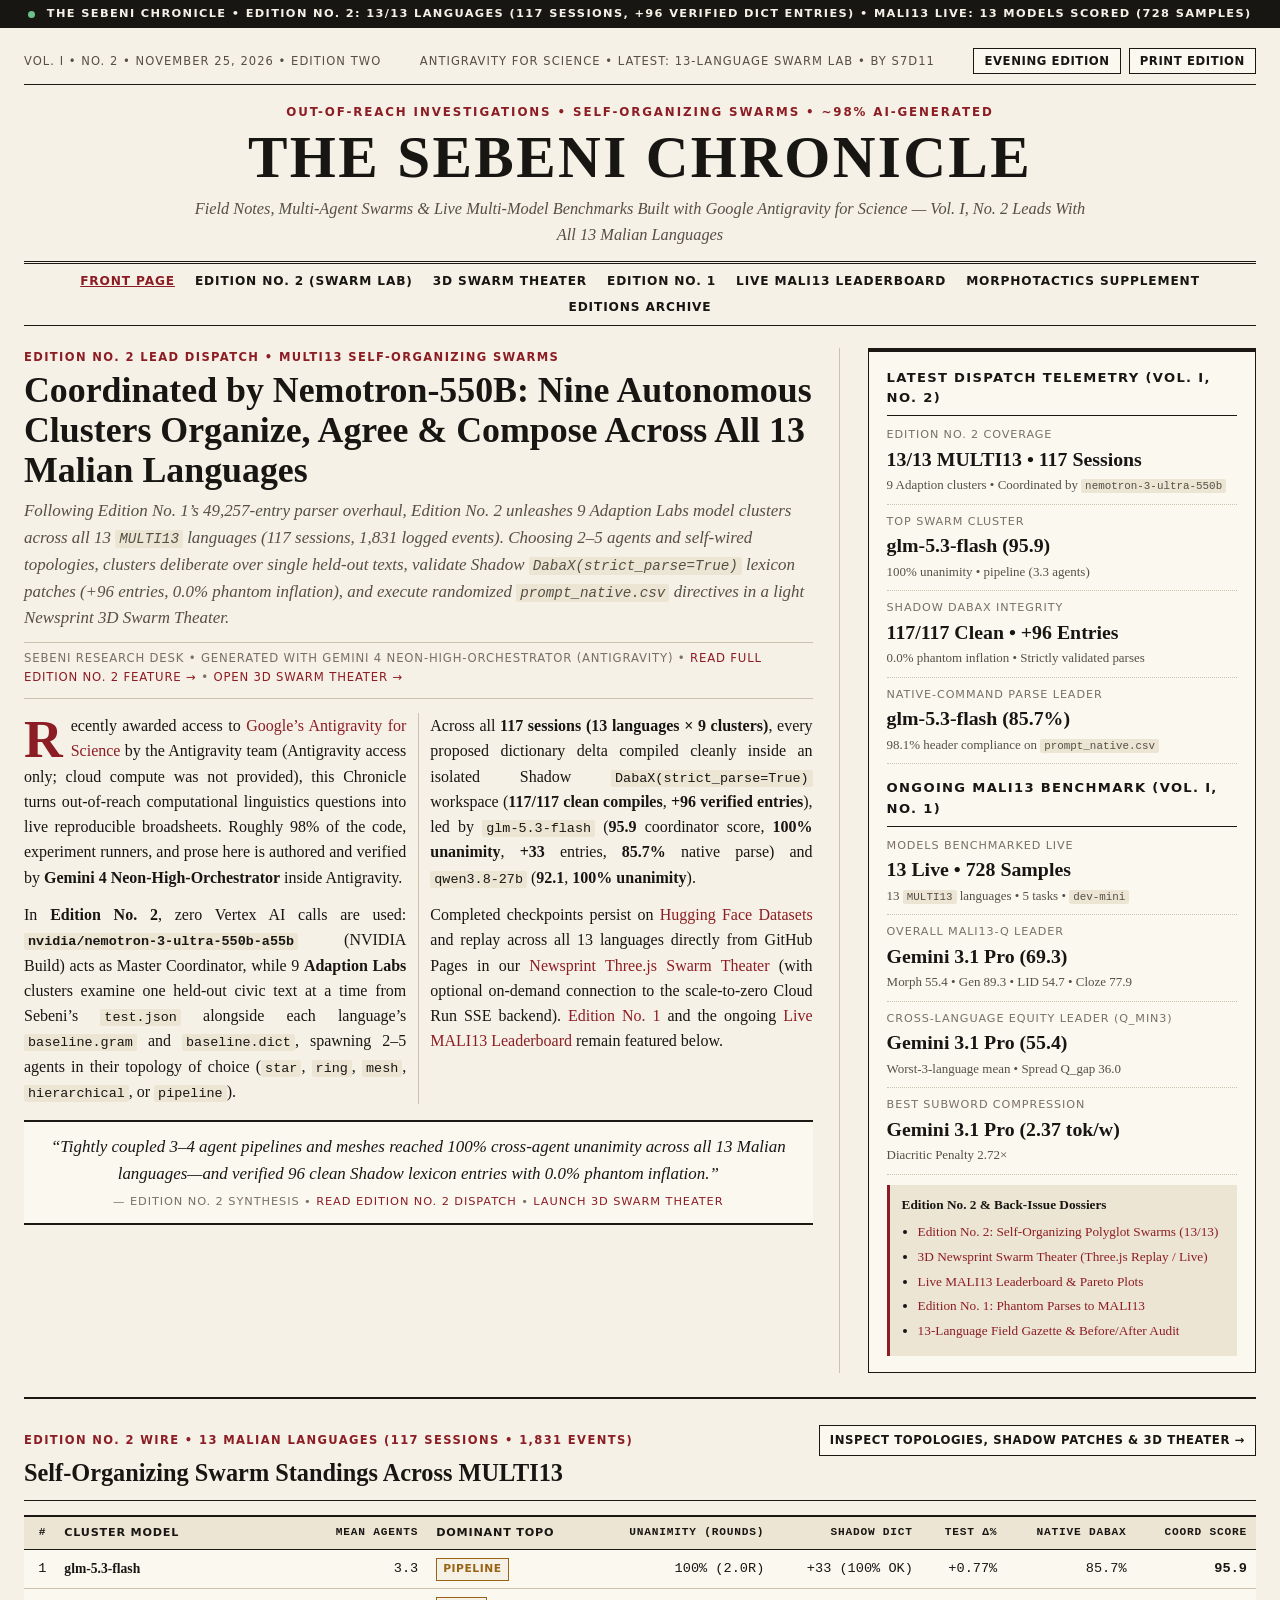
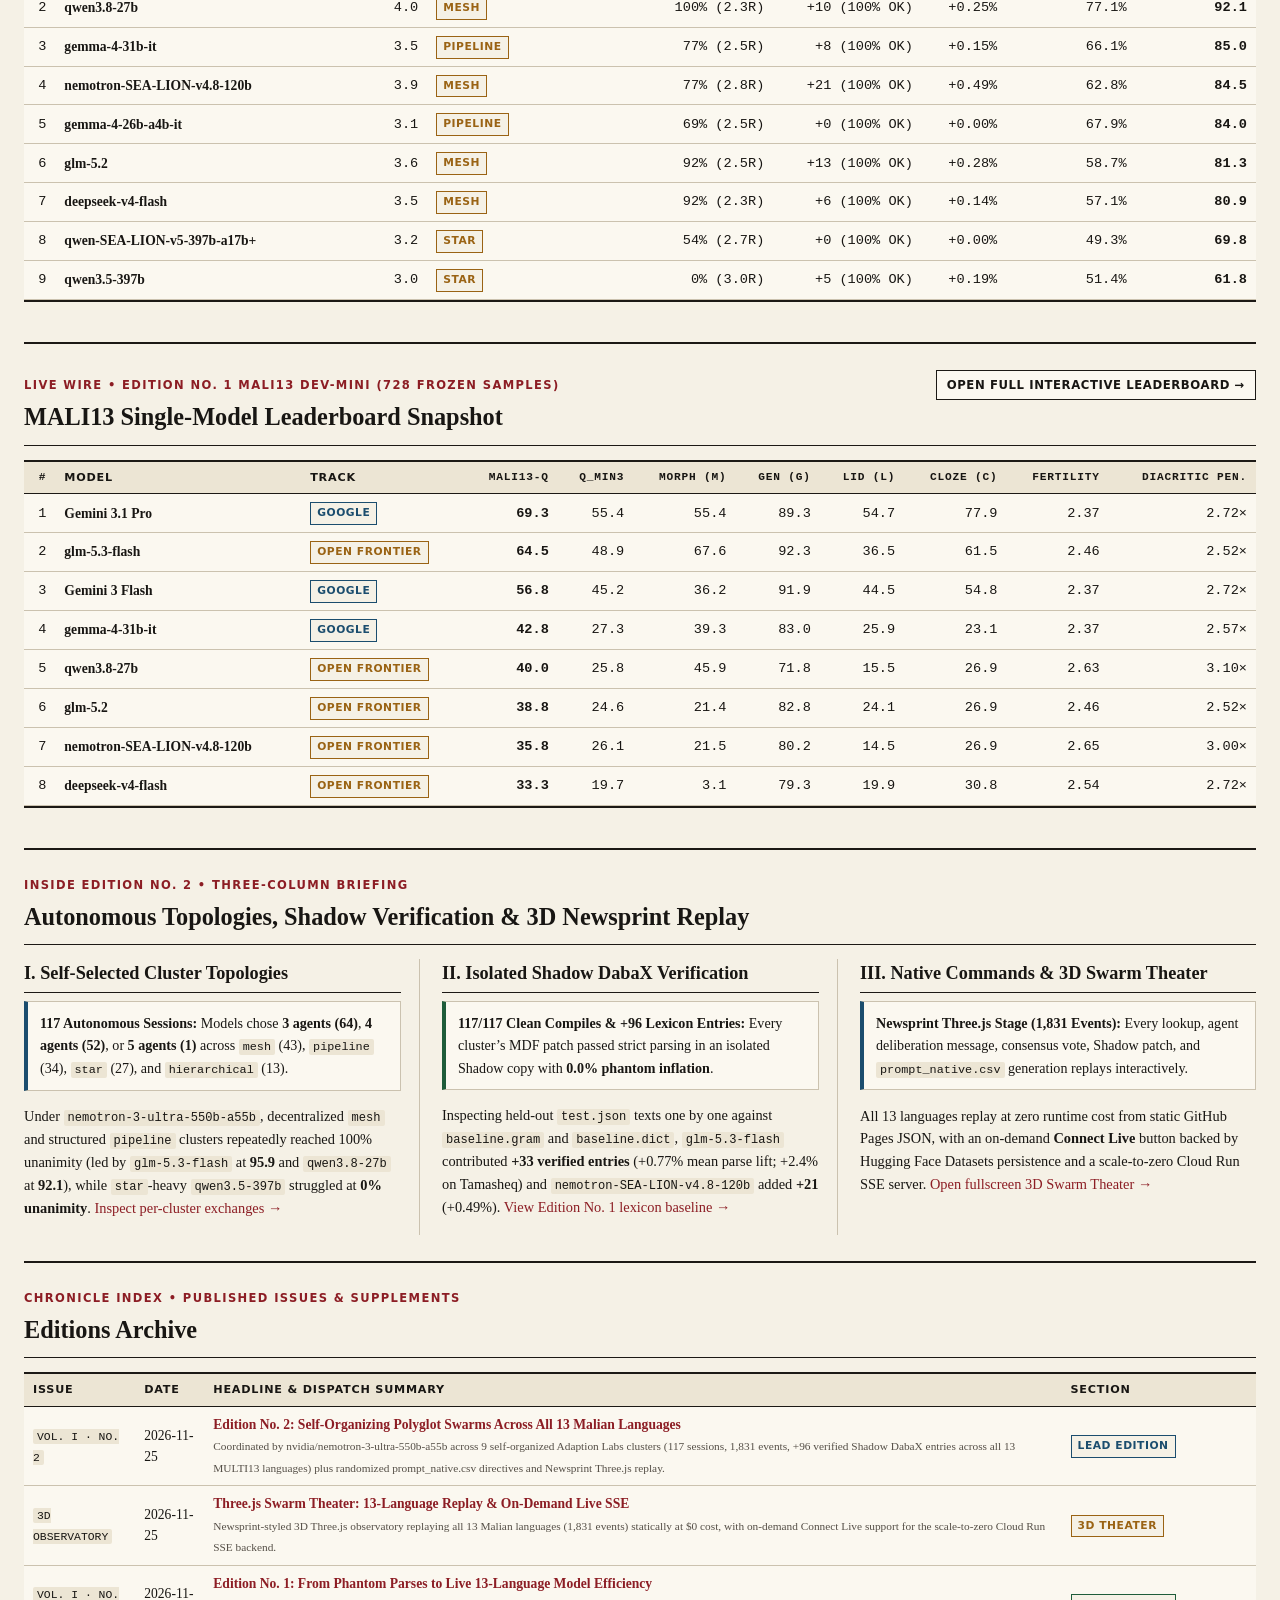
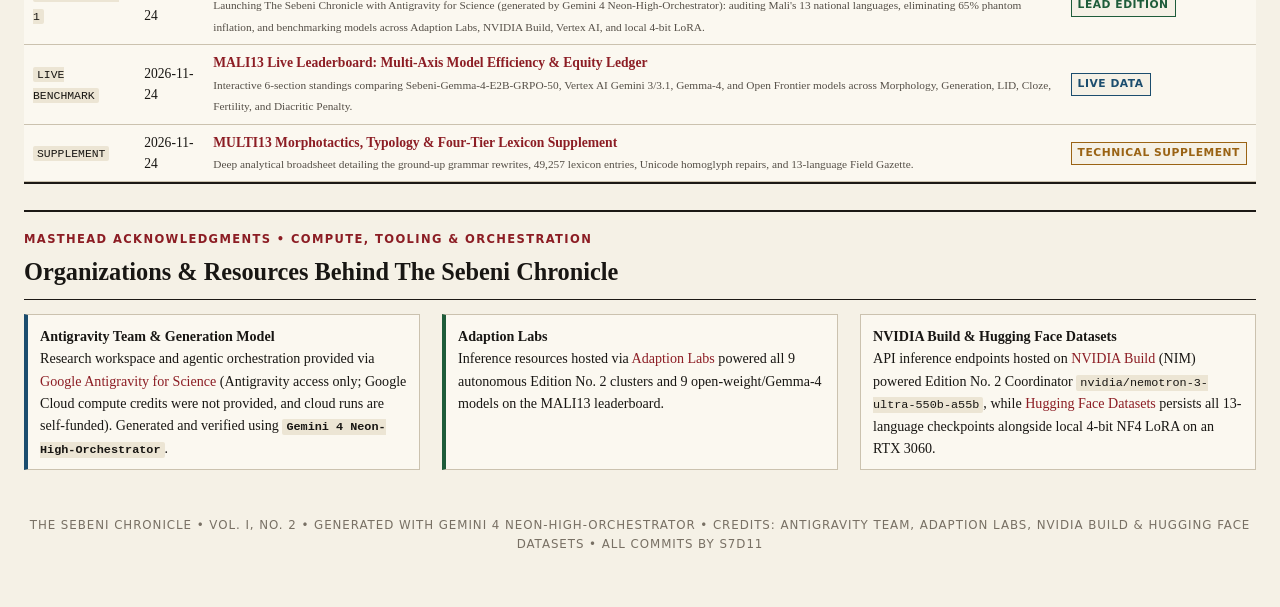
==== site/index.html @ aeee80ef "Promote Edition No. 2 to front page, sync all 13 languages, and scale Cloud Run to zero" ====
<!DOCTYPE html>
<html lang="en" data-theme="newsprint">
<head>
  <meta charset="utf-8" />
  <meta name="viewport" content="width=device-width, initial-scale=1.0" />
  <title>THE SEBENI CHRONICLE — Vol. I, No. 2: Self-Organizing Polyglot Swarms &amp; Live MALI13</title>
  <link rel="stylesheet" href="assets/chronicle.css" />
</head>
<body>
  <div class="live-ribbon">
    <span class="dot"></span>
    <span id="liveRunMeta">THE SEBENI CHRONICLE &bull; VOL. I, NO. 2 &bull; LOADING EDITION NO. 2 &amp; MALI13 TELEMETRY...</span>
  </div>

  <div class="sheet">
    <div class="folio-bar">
      <span>VOL. I &bull; NO. 2 &bull; NOVEMBER 25, 2026 &bull; EDITION TWO</span>
      <span>ANTIGRAVITY FOR SCIENCE &bull; LATEST: 13-LANGUAGE SWARM LAB &bull; BY S7D11</span>
      <div class="folio-controls">
        <button id="themeToggle" type="button">Evening Edition</button>
        <button type="button" onclick="window.print()">Print Edition</button>
      </div>
    </div>

    <header class="masthead">
      <div class="kicker">Out-of-Reach Investigations &bull; Self-Organizing Swarms &bull; ~98% AI-Generated</div>
      <h1><a href="index.html">The Sebeni Chronicle</a></h1>
      <p class="subtitle">Field Notes, Multi-Agent Swarms &amp; Live Multi-Model Benchmarks Built with Google Antigravity for Science &mdash; Vol. I, No. 2 Leads With All 13 Malian Languages</p>
    </header>

    <nav class="ed-nav">
      <a class="active" href="index.html">Front Page</a>
      <a href="editions/vol-01-no-02/index.html">Edition No. 2 (Swarm Lab)</a>
      <a href="editions/vol-01-no-02/theater.html">3D Swarm Theater</a>
      <a href="editions/vol-01-no-01/index.html">Edition No. 1</a>
      <a href="leaderboard.html">Live MALI13 Leaderboard</a>
      <a href="supplements/morphotactics-comparison.html">Morphotactics Supplement</a>
      <a href="#archive">Editions Archive</a>
    </nav>

    <!-- FRONT SPREAD (EDITION NO. 2 LEAD) -->
    <div class="front-spread">
      <article class="lead-story">
        <div class="section-kicker">Edition No. 2 Lead Dispatch &bull; MULTI13 Self-Organizing Swarms</div>
        <h2 class="lead-headline">Coordinated by Nemotron-550B: Nine Autonomous Clusters Organize, Agree &amp; Compose Across All 13 Malian Languages</h2>
        <p class="deck">Following Edition No. 1&rsquo;s 49,257-entry parser overhaul, Edition No. 2 unleashes 9 Adaption Labs model clusters across all 13 <code>MULTI13</code> languages (117 sessions, 1,831 logged events). Choosing 2&ndash;5 agents and self-wired topologies, clusters deliberate over single held-out texts, validate Shadow <code>DabaX(strict_parse=True)</code> lexicon patches (+96 entries, 0.0% phantom inflation), and execute randomized <code>prompt_native.csv</code> directives in a light Newsprint 3D Swarm Theater.</p>
        <div class="byline">Sebeni Research Desk &bull; Generated with Gemini 4 Neon-High-Orchestrator (Antigravity) &bull; <a href="editions/vol-01-no-02/index.html">Read Full Edition No. 2 Feature &rarr;</a> &bull; <a href="editions/vol-01-no-02/theater.html">Open 3D Swarm Theater &rarr;</a></div>

        <div class="news-cols-2">
          <p class="dropcap">Recently awarded access to <a href="https://antigravity.google/use-cases/science/" target="_blank" rel="noopener">Google&rsquo;s Antigravity for Science</a> by the Antigravity team (Antigravity access only; cloud compute was not provided), this Chronicle turns out-of-reach computational linguistics questions into live reproducible broadsheets. Roughly 98% of the code, experiment runners, and prose here is authored and verified by <strong>Gemini 4 Neon-High-Orchestrator</strong> inside Antigravity.</p>
          <p>In <strong>Edition No. 2</strong>, zero Vertex AI calls are used: <strong><code>nvidia/nemotron-3-ultra-550b-a55b</code></strong> (NVIDIA Build) acts as Master Coordinator, while 9 <strong>Adaption Labs</strong> clusters examine one held-out civic text at a time from Sebeni&rsquo;s <code>test.json</code> alongside each language&rsquo;s <code>baseline.gram</code> and <code>baseline.dict</code>, spawning 2&ndash;5 agents in their topology of choice (<code>star</code>, <code>ring</code>, <code>mesh</code>, <code>hierarchical</code>, or <code>pipeline</code>).</p>
          <p>Across all <strong>117 sessions (13 languages &times; 9 clusters)</strong>, every proposed dictionary delta compiled cleanly inside an isolated Shadow <code>DabaX(strict_parse=True)</code> workspace (<strong>117/117 clean compiles</strong>, <strong>+96 verified entries</strong>), led by <code>glm-5.3-flash</code> (<strong>95.9</strong> coordinator score, <strong>100% unanimity</strong>, <strong>+33</strong> entries, <strong>85.7%</strong> native parse) and <code>qwen3.8-27b</code> (<strong>92.1</strong>, <strong>100% unanimity</strong>).</p>
          <p>Completed checkpoints persist on <a href="https://huggingface.co/datasets/s7d11/chronicles-edition2-state" target="_blank" rel="noopener">Hugging Face Datasets</a> and replay across all 13 languages directly from GitHub Pages in our <a href="editions/vol-01-no-02/theater.html">Newsprint Three.js Swarm Theater</a> (with optional on-demand connection to the scale-to-zero Cloud Run SSE backend). <a href="editions/vol-01-no-01/index.html">Edition No. 1</a> and the ongoing <a href="leaderboard.html">Live MALI13 Leaderboard</a> remain featured below.</p>
        </div>

        <blockquote class="pull-quote">
          &ldquo;Tightly coupled 3&ndash;4 agent pipelines and meshes reached 100% cross-agent unanimity across all 13 Malian languages&mdash;and verified 96 clean Shadow lexicon entries with 0.0% phantom inflation.&rdquo;
          <cite>&mdash; Edition No. 2 Synthesis &bull; <a href="editions/vol-01-no-02/index.html">Read Edition No. 2 Dispatch</a> &bull; <a href="editions/vol-01-no-02/theater.html">Launch 3D Swarm Theater</a></cite>
        </blockquote>
      </article>

      <aside class="factbox">
        <h3>Latest Dispatch Telemetry (Vol. I, No. 2)</h3>
        <div id="liveEd2Factbox">
          <div class="spec-item">
            <div class="lbl">Loading Swarm Telemetry...</div>
            <div class="val">Fetching <code>data/edition2.json</code></div>
          </div>
        </div>
        <h3 style="margin-top:14px">Ongoing MALI13 Benchmark (Vol. I, No. 1)</h3>
        <div id="liveFactbox">
          <div class="spec-item">
            <div class="lbl">Loading Live Standings...</div>
            <div class="val">Fetching <code>data/leaderboard.json</code></div>
          </div>
        </div>
        <div class="invariants-note">
          <strong>Edition No. 2 &amp; Back-Issue Dossiers</strong>
          <ul>
            <li><a href="editions/vol-01-no-02/index.html">Edition No. 2: Self-Organizing Polyglot Swarms (13/13)</a></li>
            <li><a href="editions/vol-01-no-02/theater.html">3D Newsprint Swarm Theater (Three.js Replay / Live)</a></li>
            <li><a href="leaderboard.html">Live MALI13 Leaderboard &amp; Pareto Plots</a></li>
            <li><a href="editions/vol-01-no-01/index.html">Edition No. 1: Phantom Parses to MALI13</a></li>
            <li><a href="supplements/morphotactics-comparison.html">13-Language Field Gazette &amp; Before/After Audit</a></li>
          </ul>
        </div>
      </aside>
    </div>

    <!-- EDITION NO. 2 SWARM STANDINGS -->
    <section class="broadsheet-sec">
      <div class="sec-head">
        <div>
          <div class="section-kicker">Edition No. 2 Wire &bull; 13 Malian Languages (117 Sessions &bull; 1,831 Events)</div>
          <h2>Self-Organizing Swarm Standings Across MULTI13</h2>
        </div>
        <a class="btn-link" href="editions/vol-01-no-02/index.html">Inspect Topologies, Shadow Patches &amp; 3D Theater &rarr;</a>
      </div>
      <div class="table-wrap">
        <table>
          <thead>
            <tr>
              <th class="num">#</th>
              <th>Cluster Model</th>
              <th class="num">Mean Agents</th>
              <th>Dominant Topo</th>
              <th class="num">Unanimity (Rounds)</th>
              <th class="num">Shadow Dict</th>
              <th class="num">Test &Delta;%</th>
              <th class="num">Native DabaX</th>
              <th class="num">Coord Score</th>
            </tr>
          </thead>
          <tbody id="frontEd2Body">
            <tr><td colspan="9">Loading Edition No. 2 standings...</td></tr>
          </tbody>
        </table>
      </div>
    </section>

    <!-- LIVE LEADERBOARD SNAPSHOT -->
    <section class="broadsheet-sec">
      <div class="sec-head">
        <div>
          <div class="section-kicker">Live Wire &bull; Edition No. 1 MALI13 dev-mini (728 Frozen Samples)</div>
          <h2>MALI13 Single-Model Leaderboard Snapshot</h2>
        </div>
        <a class="btn-link" href="leaderboard.html">Open Full Interactive Leaderboard &rarr;</a>
      </div>
      <div class="table-wrap">
        <table>
          <thead>
            <tr>
              <th class="num">#</th>
              <th>Model</th>
              <th>Track</th>
              <th class="num">MALI13-Q</th>
              <th class="num">Q_min3</th>
              <th class="num">Morph (M)</th>
              <th class="num">Gen (G)</th>
              <th class="num">LID (L)</th>
              <th class="num">Cloze (C)</th>
              <th class="num">Fertility</th>
              <th class="num">Diacritic Pen.</th>
            </tr>
          </thead>
          <tbody id="frontTeaserBody">
            <tr><td colspan="11">Loading live standings...</td></tr>
          </tbody>
        </table>
      </div>
    </section>

    <!-- THREE COLUMN DIGEST -->
    <section class="broadsheet-sec">
      <div class="sec-head">
        <div>
          <div class="section-kicker">Inside Edition No. 2 &bull; Three-Column Briefing</div>
          <h2>Autonomous Topologies, Shadow Verification &amp; 3D Newsprint Replay</h2>
        </div>
      </div>
      <div class="cols-3">
        <div class="col-pane">
          <h3>I. Self-Selected Cluster Topologies</h3>
          <div class="flow-card note">
            <strong>117 Autonomous Sessions:</strong> Models chose <strong>3 agents (64)</strong>, <strong>4 agents (52)</strong>, or <strong>5 agents (1)</strong> across <code>mesh</code> (43), <code>pipeline</code> (34), <code>star</code> (27), and <code>hierarchical</code> (13).
          </div>
          <p style="font-size:0.9rem">Under <code>nemotron-3-ultra-550b-a55b</code>, decentralized <code>mesh</code> and structured <code>pipeline</code> clusters repeatedly reached 100% unanimity (led by <code>glm-5.3-flash</code> at <strong>95.9</strong> and <code>qwen3.8-27b</code> at <strong>92.1</strong>), while <code>star</code>-heavy <code>qwen3.5-397b</code> struggled at <strong>0% unanimity</strong>. <a href="editions/vol-01-no-02/index.html">Inspect per-cluster exchanges &rarr;</a></p>
        </div>

        <div class="col-pane">
          <h3>II. Isolated Shadow DabaX Verification</h3>
          <div class="flow-card good">
            <strong>117/117 Clean Compiles &amp; +96 Lexicon Entries:</strong> Every cluster&rsquo;s MDF patch passed strict parsing in an isolated Shadow copy with <strong>0.0% phantom inflation</strong>.
          </div>
          <p style="font-size:0.9rem">Inspecting held-out <code>test.json</code> texts one by one against <code>baseline.gram</code> and <code>baseline.dict</code>, <code>glm-5.3-flash</code> contributed <strong>+33 verified entries</strong> (+0.77% mean parse lift; +2.4% on Tamasheq) and <code>nemotron-SEA-LION-v4.8-120b</code> added <strong>+21</strong> (+0.49%). <a href="supplements/morphotactics-comparison.html">View Edition No. 1 lexicon baseline &rarr;</a></p>
        </div>

        <div class="col-pane">
          <h3>III. Native Commands &amp; 3D Swarm Theater</h3>
          <div class="flow-card note">
            <strong>Newsprint Three.js Stage (1,831 Events):</strong> Every lookup, agent deliberation message, consensus vote, Shadow patch, and <code>prompt_native.csv</code> generation replays interactively.
          </div>
          <p style="font-size:0.9rem">All 13 languages replay at zero runtime cost from static GitHub Pages JSON, with an on-demand <strong>Connect Live</strong> button backed by Hugging Face Datasets persistence and a scale-to-zero Cloud Run SSE server. <a href="editions/vol-01-no-02/theater.html">Open fullscreen 3D Swarm Theater &rarr;</a></p>
        </div>
      </div>
    </section>

    <!-- EDITIONS ARCHIVE -->
    <section id="archive" class="broadsheet-sec" style="border-bottom:none;margin-bottom:0">
      <div class="sec-head">
        <div>
          <div class="section-kicker">Chronicle Index &bull; Published Issues &amp; Supplements</div>
          <h2>Editions Archive</h2>
        </div>
      </div>
      <div class="table-wrap" style="margin-bottom:0">
        <table>
          <thead>
            <tr>
              <th>Issue</th>
              <th>Date</th>
              <th>Headline &amp; Dispatch Summary</th>
              <th>Section</th>
            </tr>
          </thead>
          <tbody id="editionsArchiveBody">
            <tr><td colspan="4">Loading archive...</td></tr>
          </tbody>
        </table>
      </div>
    </section>

    <!-- ACKNOWLEDGMENTS & RESOURCE CREDITS -->
    <section class="broadsheet-sec" style="border-bottom:none;margin-bottom:0;padding-top:18px;border-top:2px solid var(--rule-heavy)">
      <div class="sec-head">
        <div>
          <div class="section-kicker">Masthead Acknowledgments &bull; Compute, Tooling &amp; Orchestration</div>
          <h2>Organizations &amp; Resources Behind The Sebeni Chronicle</h2>
        </div>
      </div>
      <div class="cols-3">
        <div class="flow-card note">
          <strong>Antigravity Team &amp; Generation Model</strong><br/>
          Research workspace and agentic orchestration provided via <a href="https://antigravity.google/use-cases/science/" target="_blank" rel="noopener">Google Antigravity for Science</a> (Antigravity access only; Google Cloud compute credits were not provided, and cloud runs are self-funded). Generated and verified using <strong><code>Gemini 4 Neon-High-Orchestrator</code></strong>.
        </div>
        <div class="flow-card good">
          <strong>Adaption Labs</strong><br/>
          Inference resources hosted via <a href="https://docs.adaptionlabs.ai/" target="_blank" rel="noopener">Adaption Labs</a> powered all 9 autonomous Edition No. 2 clusters and 9 open-weight/Gemma-4 models on the MALI13 leaderboard.
        </div>
        <div class="flow-card">
          <strong>NVIDIA Build &amp; Hugging Face Datasets</strong><br/>
          API inference endpoints hosted on <a href="https://build.nvidia.com/" target="_blank" rel="noopener">NVIDIA Build</a> (NIM) powered Edition No. 2 Coordinator <code>nvidia/nemotron-3-ultra-550b-a55b</code>, while <a href="https://huggingface.co/datasets/s7d11/chronicles-edition2-state" target="_blank" rel="noopener">Hugging Face Datasets</a> persists all 13-language checkpoints alongside local 4-bit NF4 LoRA on an RTX&nbsp;3060.
        </div>
      </div>
    </section>

    <footer class="colophon">
      THE SEBENI CHRONICLE &bull; VOL. I, NO. 2 &bull; GENERATED WITH GEMINI 4 NEON-HIGH-ORCHESTRATOR &bull; CREDITS: ANTIGRAVITY TEAM, ADAPTION LABS, NVIDIA BUILD &amp; HUGGING FACE DATASETS &bull; ALL COMMITS BY S7D11
    </footer>
  </div>

  <script src="assets/chronicle.js"></script>
</body>
</html>
---- site/assets/chronicle.css ----
:root {
  --paper: #f5f1e6;
  --paper-card: #fbf8f0;
  --paper-alt: #ece5d4;
  --ink: #181613;
  --ink-muted: #554f47;
  --ink-soft: #787064;
  --rule-heavy: #1c1915;
  --rule-hair: #cbc2af;
  --crimson: #8c1d24;
  --slate: #1b4d6e;
  --forest: #1e5c3a;
  --ochre: #9a6314;
  --stone: #8a8275;
  --serif: Georgia, "Iowan Old Style", "Palatino Linotype", "Book Antiqua", "Times New Roman", serif;
  --sans: system-ui, -apple-system, BlinkMacSystemFont, "Segoe UI", Roboto, sans-serif;
  --mono: ui-monospace, SFMono-Regular, Menlo, Monaco, Consolas, monospace;
}

[data-theme="evening"] {
  --paper: #161412;
  --paper-card: #1e1b18;
  --paper-alt: #27221d;
  --ink: #ede6d8;
  --ink-muted: #b8ae9e;
  --ink-soft: #8f8577;
  --rule-heavy: #d8cebd;
  --rule-hair: #3e3830;
  --crimson: #e06c75;
  --slate: #61afef;
  --forest: #6cc08a;
  --ochre: #e5c07b;
  --stone: #7f786c;
}

* { box-sizing: border-box; }
html { scroll-behavior: smooth; }
body {
  margin: 0;
  background: var(--paper);
  color: var(--ink);
  font-family: var(--serif);
  line-height: 1.58;
  font-size: 16px;
}

code, pre {
  font-family: var(--mono);
  font-size: 0.84em;
  background: var(--paper-alt);
  padding: 1px 4px;
  border-radius: 2px;
}
a { color: var(--crimson); text-decoration: none; }
a:hover { text-decoration: underline; }

.live-ribbon {
  background: var(--ink);
  color: var(--paper);
  text-align: center;
  font-family: var(--sans);
  font-size: 0.71rem;
  font-weight: 700;
  letter-spacing: 0.12em;
  text-transform: uppercase;
  padding: 5px 12px;
}
.live-ribbon .dot {
  display: inline-block;
  width: 7px;
  height: 7px;
  border-radius: 50%;
  background: #6cc08a;
  margin-right: 6px;
  vertical-align: middle;
}

.sheet {
  max-width: 1340px;
  margin: 0 auto;
  padding: 14px 24px 56px;
}

/* Folio Strip */
.folio-bar {
  display: flex;
  flex-wrap: wrap;
  justify-content: space-between;
  align-items: center;
  gap: 10px;
  font-family: var(--sans);
  font-size: 0.72rem;
  letter-spacing: 0.09em;
  text-transform: uppercase;
  color: var(--ink-muted);
  padding: 6px 0 10px;
  border-bottom: 1px solid var(--rule-heavy);
}
.folio-controls { display: flex; gap: 8px; align-items: center; }

/* Masthead */
.masthead {
  text-align: center;
  padding: 18px 8px 14px;
  border-bottom: 3px double var(--rule-heavy);
}
.masthead .kicker {
  font-family: var(--sans);
  font-size: 0.74rem;
  letter-spacing: 0.16em;
  text-transform: uppercase;
  color: var(--crimson);
  font-weight: 800;
  margin-bottom: 4px;
}
.masthead h1 {
  margin: 0;
  font-family: var(--serif);
  font-size: clamp(2.15rem, 4.7vw, 3.7rem);
  font-weight: 700;
  letter-spacing: 0.04em;
  text-transform: uppercase;
  line-height: 1.05;
}
.masthead h1 a { color: inherit; text-decoration: none; }
.masthead .subtitle {
  margin: 8px auto 0;
  max-width: 900px;
  font-style: italic;
  font-size: 1.02rem;
  color: var(--ink-muted);
}

/* Navigation */
nav.ed-nav {
  display: flex;
  flex-wrap: wrap;
  justify-content: center;
  gap: 6px 20px;
  padding: 8px 0;
  border-bottom: 1px solid var(--rule-heavy);
  font-family: var(--sans);
  font-size: 0.76rem;
  font-weight: 700;
  letter-spacing: 0.07em;
  text-transform: uppercase;
  margin-bottom: 22px;
}
nav.ed-nav a { color: var(--ink); }
nav.ed-nav a:hover, nav.ed-nav a.active { color: var(--crimson); text-decoration: underline; }

button, .pill, .btn-link {
  font-family: var(--sans);
  font-size: 0.73rem;
  font-weight: 700;
  letter-spacing: 0.05em;
  text-transform: uppercase;
  background: var(--paper-card);
  color: var(--ink);
  border: 1px solid var(--rule-heavy);
  padding: 5px 10px;
  cursor: pointer;
  display: inline-block;
  text-decoration: none;
  transition: background 0.15s, color 0.15s;
}
button:hover, .pill:hover, .btn-link:hover { background: var(--paper-alt); text-decoration: none; }
button.active, .pill.active { background: var(--ink); color: var(--paper); }

.section-kicker {
  font-family: var(--sans);
  font-size: 0.72rem;
  font-weight: 800;
  letter-spacing: 0.12em;
  text-transform: uppercase;
  color: var(--crimson);
  margin-bottom: 4px;
}

/* Front Spread */
.front-spread {
  display: grid;
  grid-template-columns: minmax(0, 2.1fr) minmax(290px, 1fr);
  gap: 28px;
  padding-bottom: 24px;
  border-bottom: 2px solid var(--rule-heavy);
  margin-bottom: 26px;
}
.lead-story {
  padding-right: 26px;
  border-right: 1px solid var(--rule-hair);
}
.lead-headline {
  margin: 0 0 8px;
  font-size: clamp(1.65rem, 2.8vw, 2.4rem);
  line-height: 1.12;
  font-weight: 700;
}
.deck {
  margin: 0 0 10px;
  font-size: 1.06rem;
  color: var(--ink-muted);
  font-style: italic;
}
.byline {
  font-family: var(--sans);
  font-size: 0.73rem;
  letter-spacing: 0.07em;
  text-transform: uppercase;
  color: var(--ink-soft);
  padding: 6px 0 12px;
  border-top: 1px solid var(--rule-hair);
  border-bottom: 1px solid var(--rule-hair);
  margin-bottom: 14px;
}
.news-cols-2 {
  column-count: 2;
  column-gap: 24px;
  column-rule: 1px solid var(--rule-hair);
  text-align: justify;
  hyphens: auto;
}
.news-cols-2 p { margin: 0 0 12px; }
.dropcap::first-letter {
  float: left;
  font-size: 3.35rem;
  line-height: 0.85;
  padding: 4px 8px 0 0;
  font-weight: 700;
  color: var(--crimson);
}
blockquote.pull-quote {
  margin: 16px 0 6px;
  padding: 12px 16px;
  border-top: 2px solid var(--rule-heavy);
  border-bottom: 2px solid var(--rule-heavy);
  background: var(--paper-card);
  font-size: 1.06rem;
  font-style: italic;
  text-align: center;
}
blockquote.pull-quote cite {
  display: block;
  margin-top: 5px;
  font-family: var(--sans);
  font-style: normal;
  font-size: 0.71rem;
  letter-spacing: 0.08em;
  text-transform: uppercase;
  color: var(--ink-soft);
}

/* Factbox */
.factbox {
  background: var(--paper-card);
  border: 1px solid var(--rule-heavy);
  border-top: 4px solid var(--rule-heavy);
  padding: 16px 18px;
}
.factbox h3 {
  margin: 0 0 10px;
  font-family: var(--sans);
  font-size: 0.82rem;
  letter-spacing: 0.1em;
  text-transform: uppercase;
  border-bottom: 1px solid var(--rule-heavy);
  padding-bottom: 6px;
}
.kpi-item, .spec-item {
  border-bottom: 1px dotted var(--rule-hair);
  padding-bottom: 8px;
  margin-bottom: 8px;
}
.kpi-item .lbl, .spec-item .lbl {
  font-family: var(--sans);
  font-size: 0.7rem;
  text-transform: uppercase;
  letter-spacing: 0.08em;
  color: var(--ink-soft);
}
.kpi-item .val, .spec-item .val {
  font-size: 1.24rem;
  font-weight: 700;
  font-variant-numeric: tabular-nums;
}
.kpi-item .sub, .spec-item .sub {
  font-size: 0.81rem;
  color: var(--ink-muted);
}
.invariants-note {
  font-size: 0.83rem;
  background: var(--paper-alt);
  padding: 10px 12px;
  border-left: 3px solid var(--crimson);
  margin-top: 10px;
}
.invariants-note ul { margin: 6px 0 0; padding-left: 16px; }
.invariants-note li { margin-bottom: 4px; }

/* Sections */
.broadsheet-sec {
  padding-bottom: 26px;
  margin-bottom: 26px;
  border-bottom: 2px solid var(--rule-heavy);
}
.sec-head {
  display: flex;
  flex-wrap: wrap;
  justify-content: space-between;
  align-items: baseline;
  gap: 12px;
  border-bottom: 1px solid var(--rule-heavy);
  padding-bottom: 8px;
  margin-bottom: 14px;
}
.sec-head h2 { margin: 0; font-size: 1.52rem; }
.sec-intro { margin: 0 0 14px; color: var(--ink-muted); font-size: 0.95rem; }

.toolbar {
  display: flex;
  flex-wrap: wrap;
  justify-content: space-between;
  align-items: center;
  gap: 10px;
  margin-bottom: 12px;
}
.btn-group { display: flex; flex-wrap: wrap; gap: 4px; }

.cols-3 {
  display: grid;
  grid-template-columns: repeat(3, minmax(0, 1fr));
  gap: 22px;
}
.col-pane {
  padding-right: 18px;
  border-right: 1px solid var(--rule-hair);
}
.col-pane:last-child { border-right: none; padding-right: 0; }
.col-pane h3 {
  margin: 0 0 8px;
  font-size: 1.14rem;
  border-bottom: 1px solid var(--rule-heavy);
  padding-bottom: 4px;
}

.flow-card {
  padding: 10px 12px;
  border: 1px solid var(--rule-hair);
  background: var(--paper-card);
  margin-bottom: 10px;
  font-size: 0.88rem;
}
.flow-card.good { border-left: 4px solid var(--forest); }
.flow-card.note { border-left: 4px solid var(--slate); }

/* Tables */
.table-wrap {
  overflow-x: auto;
  border-top: 2px solid var(--rule-heavy);
  border-bottom: 2px solid var(--rule-heavy);
  background: var(--paper-card);
  margin-bottom: 14px;
}
table { width: 100%; border-collapse: collapse; font-size: 0.85rem; }
th, td {
  padding: 7px 9px;
  border-bottom: 1px solid var(--rule-hair);
  text-align: left;
  vertical-align: middle;
}
th {
  font-family: var(--sans);
  font-size: 0.7rem;
  font-weight: 800;
  letter-spacing: 0.07em;
  text-transform: uppercase;
  background: var(--paper-alt);
  border-bottom: 1px solid var(--rule-heavy);
  white-space: nowrap;
}
th.sortable { cursor: pointer; user-select: none; }
th.sortable:hover { color: var(--crimson); }
td.num, th.num {
  text-align: right;
  font-family: var(--mono);
  font-variant-numeric: tabular-nums;
}
td.center, th.center { text-align: center; }
tr:hover td { background: var(--paper-alt); }
.pos { color: var(--forest); font-weight: 700; }
.neg { color: var(--crimson); font-weight: 700; }

.tag {
  font-family: var(--sans);
  font-size: 0.67rem;
  font-weight: 700;
  text-transform: uppercase;
  letter-spacing: 0.05em;
  padding: 2px 6px;
  border: 1px solid var(--rule-hair);
  background: var(--paper);
  display: inline-block;
  white-space: nowrap;
}
.tag.sebeni { border-color: var(--forest); color: var(--forest); }
.tag.api { border-color: var(--slate); color: var(--slate); }
.tag.slm { border-color: var(--ochre); color: var(--ochre); }

.figure-frame {
  background: var(--paper-card);
  border: 1px solid var(--rule-heavy);
  padding: 16px 18px;
  margin-bottom: 16px;
}
.fig-caption {
  font-family: var(--sans);
  font-size: 0.74rem;
  text-transform: uppercase;
  letter-spacing: 0.07em;
  color: var(--ink-muted);
  margin-bottom: 10px;
  display: flex;
  flex-wrap: wrap;
  justify-content: space-between;
  gap: 8px;
}

.pareto-grid {
  display: grid;
  grid-template-columns: minmax(0, 1.8fr) minmax(260px, 1fr);
  gap: 20px;
  align-items: start;
}
svg.pareto-svg {
  width: 100%;
  height: auto;
  display: block;
  background: var(--paper);
  border: 1px solid var(--rule-hair);
}

td.heat {
  text-align: right;
  font-family: var(--mono);
  font-size: 0.79rem;
  font-variant-numeric: tabular-nums;
  border-left: 1px solid var(--rule-hair);
}

.two-col {
  display: grid;
  grid-template-columns: repeat(auto-fit, minmax(360px, 1fr));
  gap: 20px;
}
.token-chips {
  display: flex;
  flex-wrap: wrap;
  gap: 5px;
  margin-top: 6px;
}
.tchip {
  font-family: var(--mono);
  font-size: 0.8rem;
  padding: 3px 7px;
  border: 1px solid var(--rule-heavy);
  background: var(--paper);
}
.tchip.alt { background: var(--paper-alt); }
.bar-track {
  height: 10px;
  background: var(--paper-alt);
  border: 1px solid var(--rule-hair);
  overflow: hidden;
}
.bar-fill { height: 100%; }

.inspect-grid {
  display: grid;
  grid-template-columns: repeat(auto-fit, minmax(290px, 1fr));
  gap: 14px;
}
.inspect-card {
  background: var(--paper-card);
  border: 1px solid var(--rule-hair);
  border-top: 3px solid var(--rule-heavy);
  padding: 12px 14px;
  font-size: 0.86rem;
}
.inspect-card.oracle { border-top-color: var(--forest); }
.inspect-card.sebeni { border-top-color: var(--forest); }
.inspect-card.api { border-top-color: var(--slate); }
.inspect-card.slm { border-top-color: var(--ochre); }
.inspect-card h4 {
  margin: 0 0 8px;
  font-family: var(--sans);
  font-size: 0.76rem;
  text-transform: uppercase;
  letter-spacing: 0.08em;
  border-bottom: 1px dotted var(--rule-hair);
  padding-bottom: 4px;
}
pre.snippet {
  background: var(--paper);
  border: 1px solid var(--rule-hair);
  padding: 8px 10px;
  font-family: var(--mono);
  font-size: 0.75rem;
  overflow-x: auto;
  white-space: pre-wrap;
  word-break: break-word;
  margin: 6px 0;
  max-height: 290px;
}

.article-body {
  max-width: 960px;
  margin: 0 auto;
}
.article-body h3 {
  margin: 22px 0 8px;
  font-size: 1.24rem;
  border-bottom: 1px solid var(--rule-hair);
  padding-bottom: 4px;
}

footer.colophon {
  text-align: center;
  font-family: var(--sans);
  font-size: 0.74rem;
  letter-spacing: 0.08em;
  text-transform: uppercase;
  color: var(--ink-soft);
  padding-top: 10px;
}

@media (max-width: 960px) {
  .front-spread, .pareto-grid, .cols-3 { grid-template-columns: 1fr; }
  .lead-story, .col-pane { padding-right: 0; border-right: none; }
  .col-pane { border-bottom: 1px solid var(--rule-hair); padding-bottom: 14px; }
  .news-cols-2 { column-count: 1; }
}

@media print {
  .folio-controls, .toolbar, nav.ed-nav, .live-ribbon { display: none !important; }
  body { background: #ffffff; color: #000000; font-size: 11pt; }
}
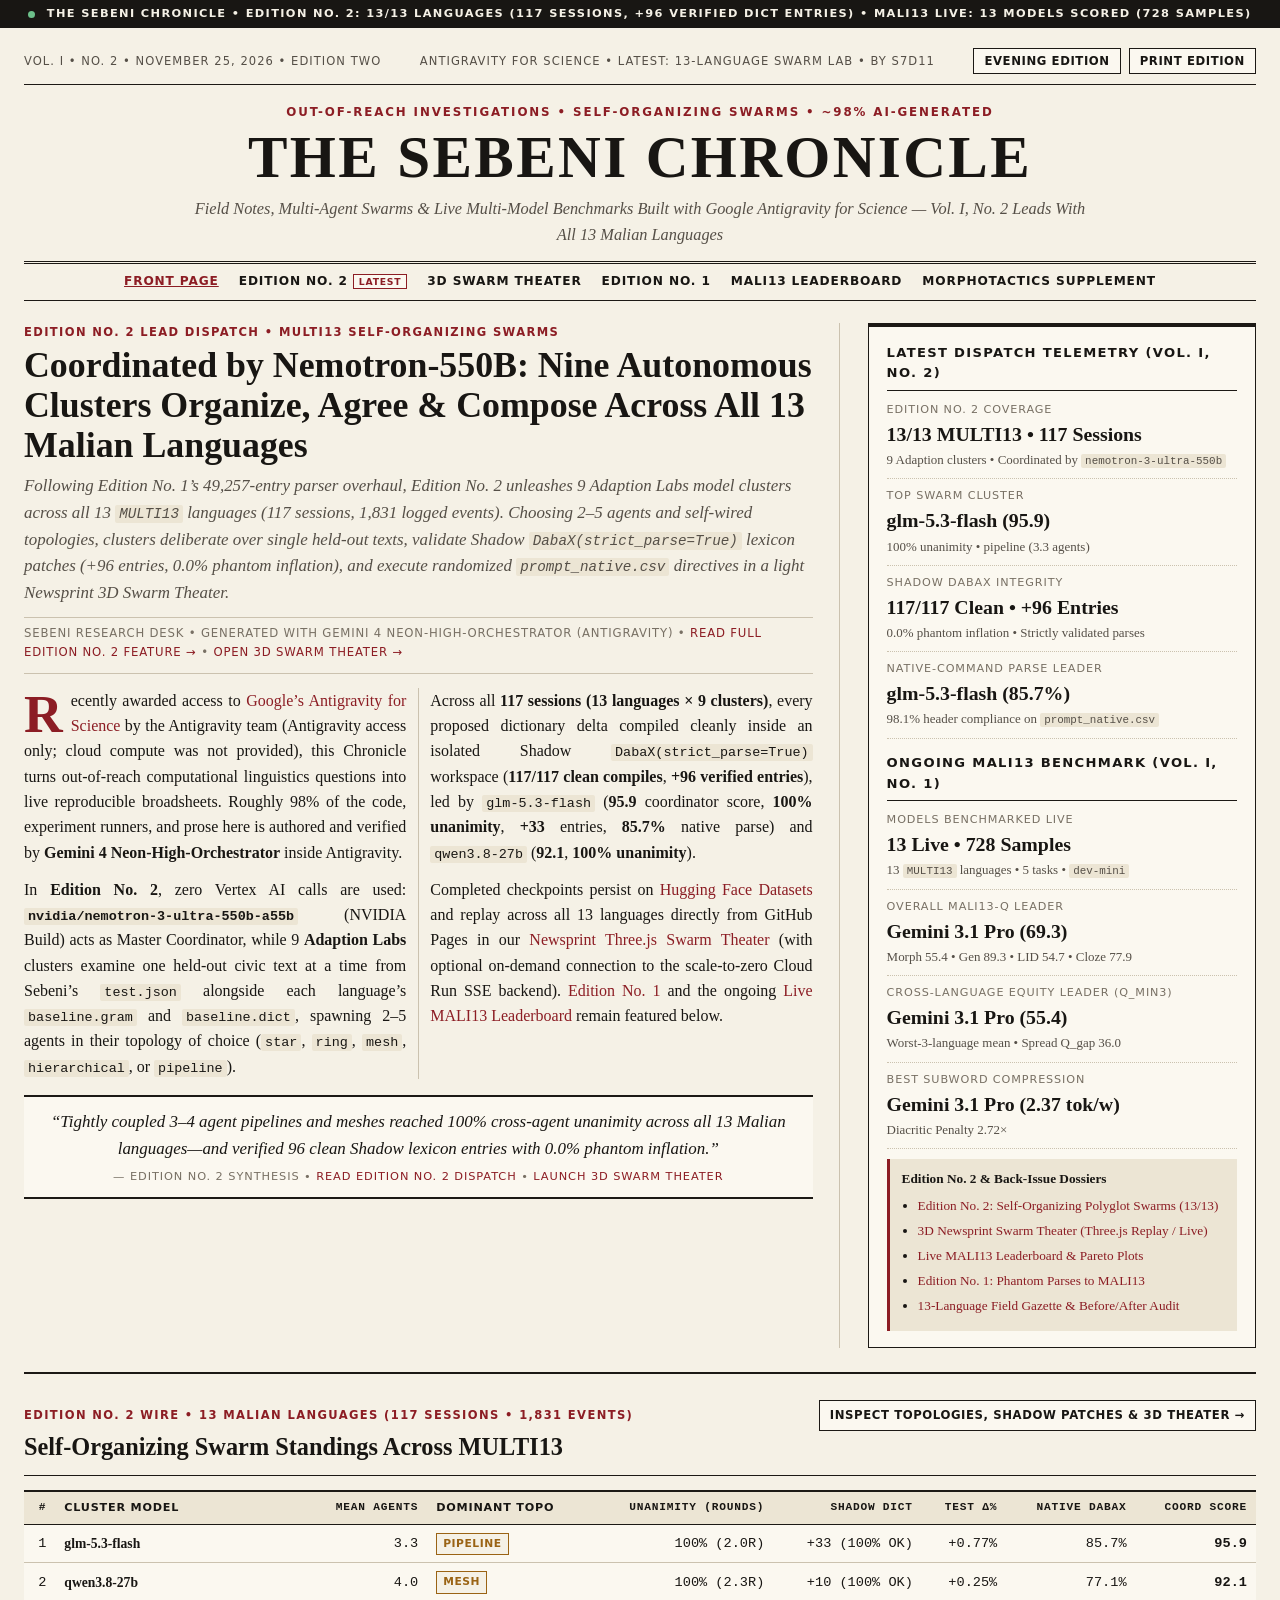
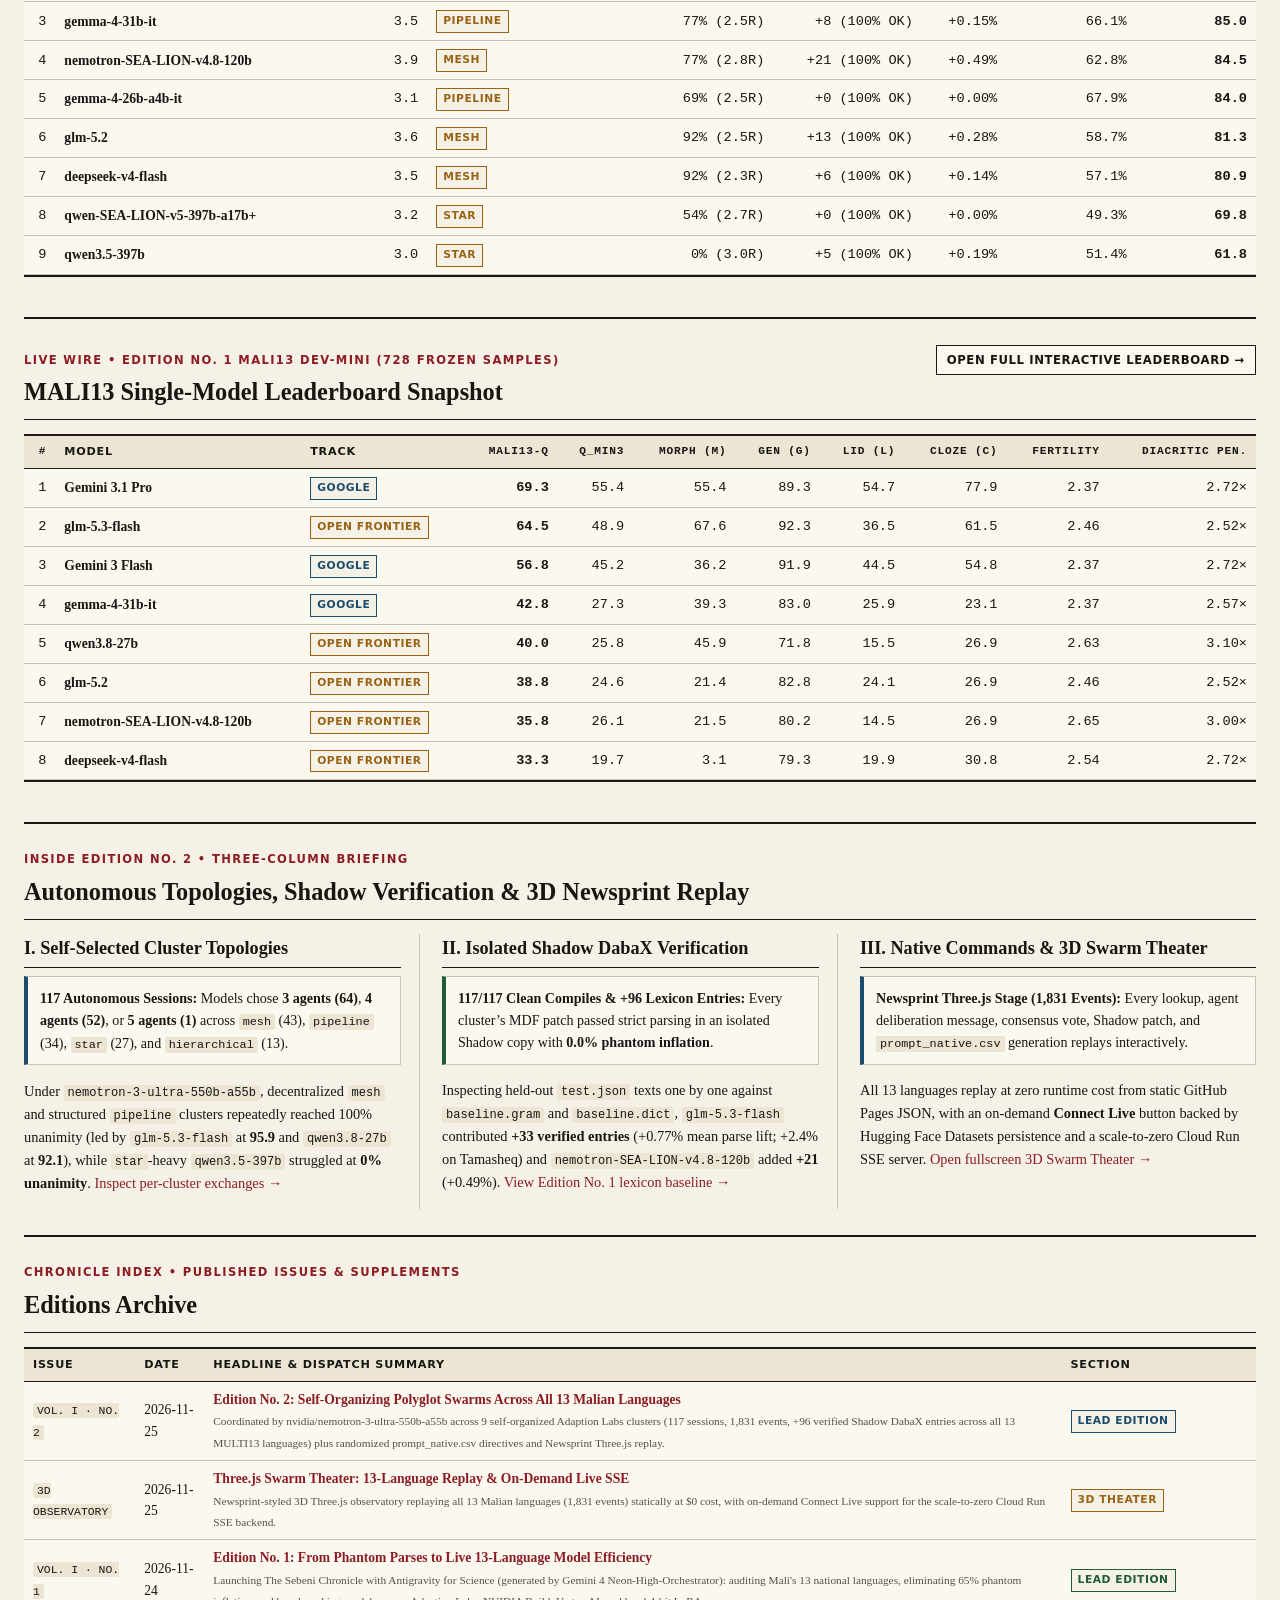
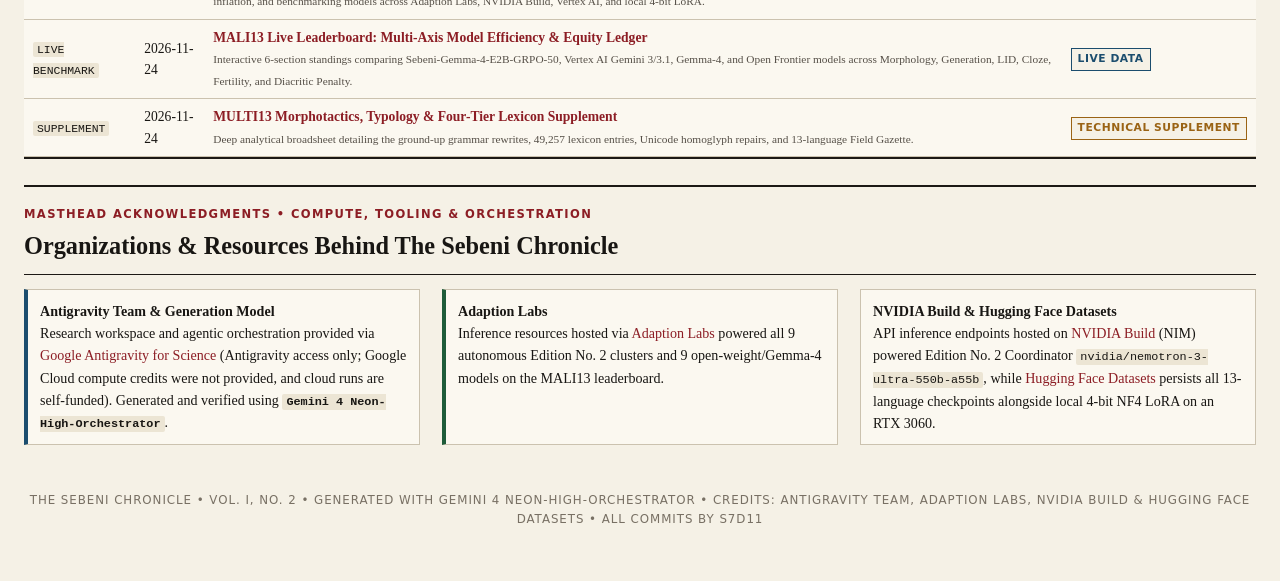
==== commit 5faa4653: "Add bidirectional cross-edition navigation across all Chronicle pages" ====
--- a/site/index.html
+++ b/site/index.html
@@ -6,7 +6,7 @@
   <title>THE SEBENI CHRONICLE — Vol. I, No. 2: Self-Organizing Polyglot Swarms &amp; Live MALI13</title>
   <link rel="stylesheet" href="assets/chronicle.css" />
 </head>
-<body>
+<body data-root="." data-page-id="front">
   <div class="live-ribbon">
     <span class="dot"></span>
     <span id="liveRunMeta">THE SEBENI CHRONICLE &bull; VOL. I, NO. 2 &bull; LOADING EDITION NO. 2 &amp; MALI13 TELEMETRY...</span>
@@ -28,7 +28,7 @@
       <p class="subtitle">Field Notes, Multi-Agent Swarms &amp; Live Multi-Model Benchmarks Built with Google Antigravity for Science &mdash; Vol. I, No. 2 Leads With All 13 Malian Languages</p>
     </header>
 
-    <nav class="ed-nav">
+    <nav class="ed-nav" data-chronicle-nav="1">
       <a class="active" href="index.html">Front Page</a>
       <a href="editions/vol-01-no-02/index.html">Edition No. 2 (Swarm Lab)</a>
       <a href="editions/vol-01-no-02/theater.html">3D Swarm Theater</a>
--- a/site/assets/chronicle.css
+++ b/site/assets/chronicle.css
@@ -146,8 +146,170 @@
   text-transform: uppercase;
   margin-bottom: 22px;
 }
-nav.ed-nav a { color: var(--ink); }
+nav.ed-nav a { color: var(--ink); display: inline-flex; align-items: center; gap: 5px; }
 nav.ed-nav a:hover, nav.ed-nav a.active { color: var(--crimson); text-decoration: underline; }
+.nav-badge {
+  font-size: 0.58rem;
+  font-weight: 800;
+  letter-spacing: 0.08em;
+  padding: 1px 5px;
+  border: 1px solid var(--crimson);
+  color: var(--crimson);
+  background: var(--paper-card);
+  text-transform: uppercase;
+  line-height: 1.2;
+}
+nav.ed-subnav {
+  display: flex;
+  flex-wrap: wrap;
+  justify-content: center;
+  gap: 6px 16px;
+  padding: 6px 0 8px;
+  margin: -14px 0 18px;
+  border-bottom: 1px dotted var(--rule-hair);
+  font-family: var(--sans);
+  font-size: 0.7rem;
+  font-weight: 700;
+  letter-spacing: 0.06em;
+  text-transform: uppercase;
+}
+nav.ed-subnav a { color: var(--ink-muted); }
+nav.ed-subnav a:hover { color: var(--crimson); text-decoration: underline; }
+.lineage-strip {
+  display: flex;
+  flex-wrap: wrap;
+  align-items: center;
+  justify-content: space-between;
+  gap: 8px 14px;
+  background: var(--paper-card);
+  border: 1px solid var(--rule-hair);
+  border-left: 4px solid var(--crimson);
+  padding: 8px 12px;
+  margin: -10px 0 18px;
+  font-family: var(--sans);
+  font-size: 0.78rem;
+}
+.lineage-strip.older-ref { border-left-color: var(--slate); }
+.lineage-strip .lineage-label {
+  font-weight: 800;
+  letter-spacing: 0.07em;
+  text-transform: uppercase;
+  font-size: 0.7rem;
+  color: var(--crimson);
+  margin-right: 6px;
+}
+.lineage-strip.older-ref .lineage-label { color: var(--slate); }
+.lineage-links { display: flex; flex-wrap: wrap; gap: 6px 12px; align-items: center; }
+.lineage-pill {
+  display: inline-block;
+  padding: 2px 8px;
+  border: 1px solid var(--rule-hair);
+  background: var(--paper);
+  font-size: 0.73rem;
+  font-weight: 700;
+  color: var(--ink);
+}
+.lineage-pill:hover { border-color: var(--crimson); color: var(--crimson); text-decoration: none; }
+.chronicle-continuity {
+  margin: 28px 0 18px;
+  padding: 16px 18px;
+  background: var(--paper-card);
+  border: 1px solid var(--rule-heavy);
+  border-top: 4px solid var(--rule-heavy);
+}
+.chronicle-continuity .cont-head {
+  display: flex;
+  flex-wrap: wrap;
+  justify-content: space-between;
+  align-items: baseline;
+  gap: 8px;
+  margin-bottom: 12px;
+  border-bottom: 1px solid var(--rule-hair);
+  padding-bottom: 6px;
+}
+.chronicle-continuity .cont-head h3 {
+  margin: 0;
+  font-family: var(--sans);
+  font-size: 0.82rem;
+  letter-spacing: 0.1em;
+  text-transform: uppercase;
+}
+.continuity-pager {
+  display: grid;
+  grid-template-columns: minmax(0, 1fr) auto minmax(0, 1fr);
+  gap: 10px;
+  align-items: stretch;
+  margin-bottom: 14px;
+}
+.pager-slot {
+  display: flex;
+  flex-direction: column;
+  justify-content: center;
+  padding: 8px 12px;
+  border: 1px solid var(--rule-hair);
+  background: var(--paper);
+  font-family: var(--sans);
+  font-size: 0.78rem;
+  color: var(--ink);
+}
+.pager-slot.right { text-align: right; }
+.pager-slot.center { text-align: center; justify-content: center; align-items: center; font-weight: 700; }
+.pager-slot.muted { color: var(--ink-soft); background: var(--paper-alt); }
+.pager-slot .pk {
+  font-size: 0.65rem;
+  font-weight: 800;
+  letter-spacing: 0.08em;
+  text-transform: uppercase;
+  color: var(--ink-soft);
+}
+.pager-slot a.pk-link { font-weight: 700; color: var(--crimson); }
+.continuity-grid {
+  display: grid;
+  grid-template-columns: repeat(2, minmax(0, 1fr));
+  gap: 14px;
+  margin-bottom: 12px;
+}
+.continuity-grid.single { grid-template-columns: 1fr; }
+.cont-col {
+  background: var(--paper);
+  border: 1px solid var(--rule-hair);
+  padding: 10px 12px;
+}
+.cont-col h4 {
+  margin: 0 0 8px;
+  font-family: var(--sans);
+  font-size: 0.72rem;
+  font-weight: 800;
+  letter-spacing: 0.08em;
+  text-transform: uppercase;
+  color: var(--ink-muted);
+  border-bottom: 1px dotted var(--rule-hair);
+  padding-bottom: 4px;
+}
+.cont-col ul { margin: 0; padding-left: 16px; font-size: 0.85rem; }
+.cont-col li { margin-bottom: 6px; }
+.continuity-pills {
+  display: flex;
+  flex-wrap: wrap;
+  gap: 6px;
+  align-items: center;
+  padding-top: 8px;
+  border-top: 1px dotted var(--rule-hair);
+  font-family: var(--sans);
+  font-size: 0.72rem;
+}
+.continuity-pills a {
+  padding: 3px 8px;
+  border: 1px solid var(--rule-hair);
+  background: var(--paper);
+  color: var(--ink);
+  font-weight: 700;
+}
+.continuity-pills a.active {
+  background: var(--ink);
+  color: var(--paper);
+  border-color: var(--ink);
+}
 
 button, .pill, .btn-link {
   font-family: var(--sans);
@@ -534,13 +696,14 @@
 }
 
 @media (max-width: 960px) {
-  .front-spread, .pareto-grid, .cols-3 { grid-template-columns: 1fr; }
+  .front-spread, .pareto-grid, .cols-3, .continuity-grid, .continuity-pager { grid-template-columns: 1fr; }
+  .pager-slot.right { text-align: left; }
   .lead-story, .col-pane { padding-right: 0; border-right: none; }
   .col-pane { border-bottom: 1px solid var(--rule-hair); padding-bottom: 14px; }
   .news-cols-2 { column-count: 1; }
 }
 
 @media print {
-  .folio-controls, .toolbar, nav.ed-nav, .live-ribbon { display: none !important; }
+  .folio-controls, .toolbar, nav.ed-nav, nav.ed-subnav, .lineage-strip, .chronicle-continuity, .live-ribbon { display: none !important; }
   body { background: #ffffff; color: #000000; font-size: 11pt; }
 }
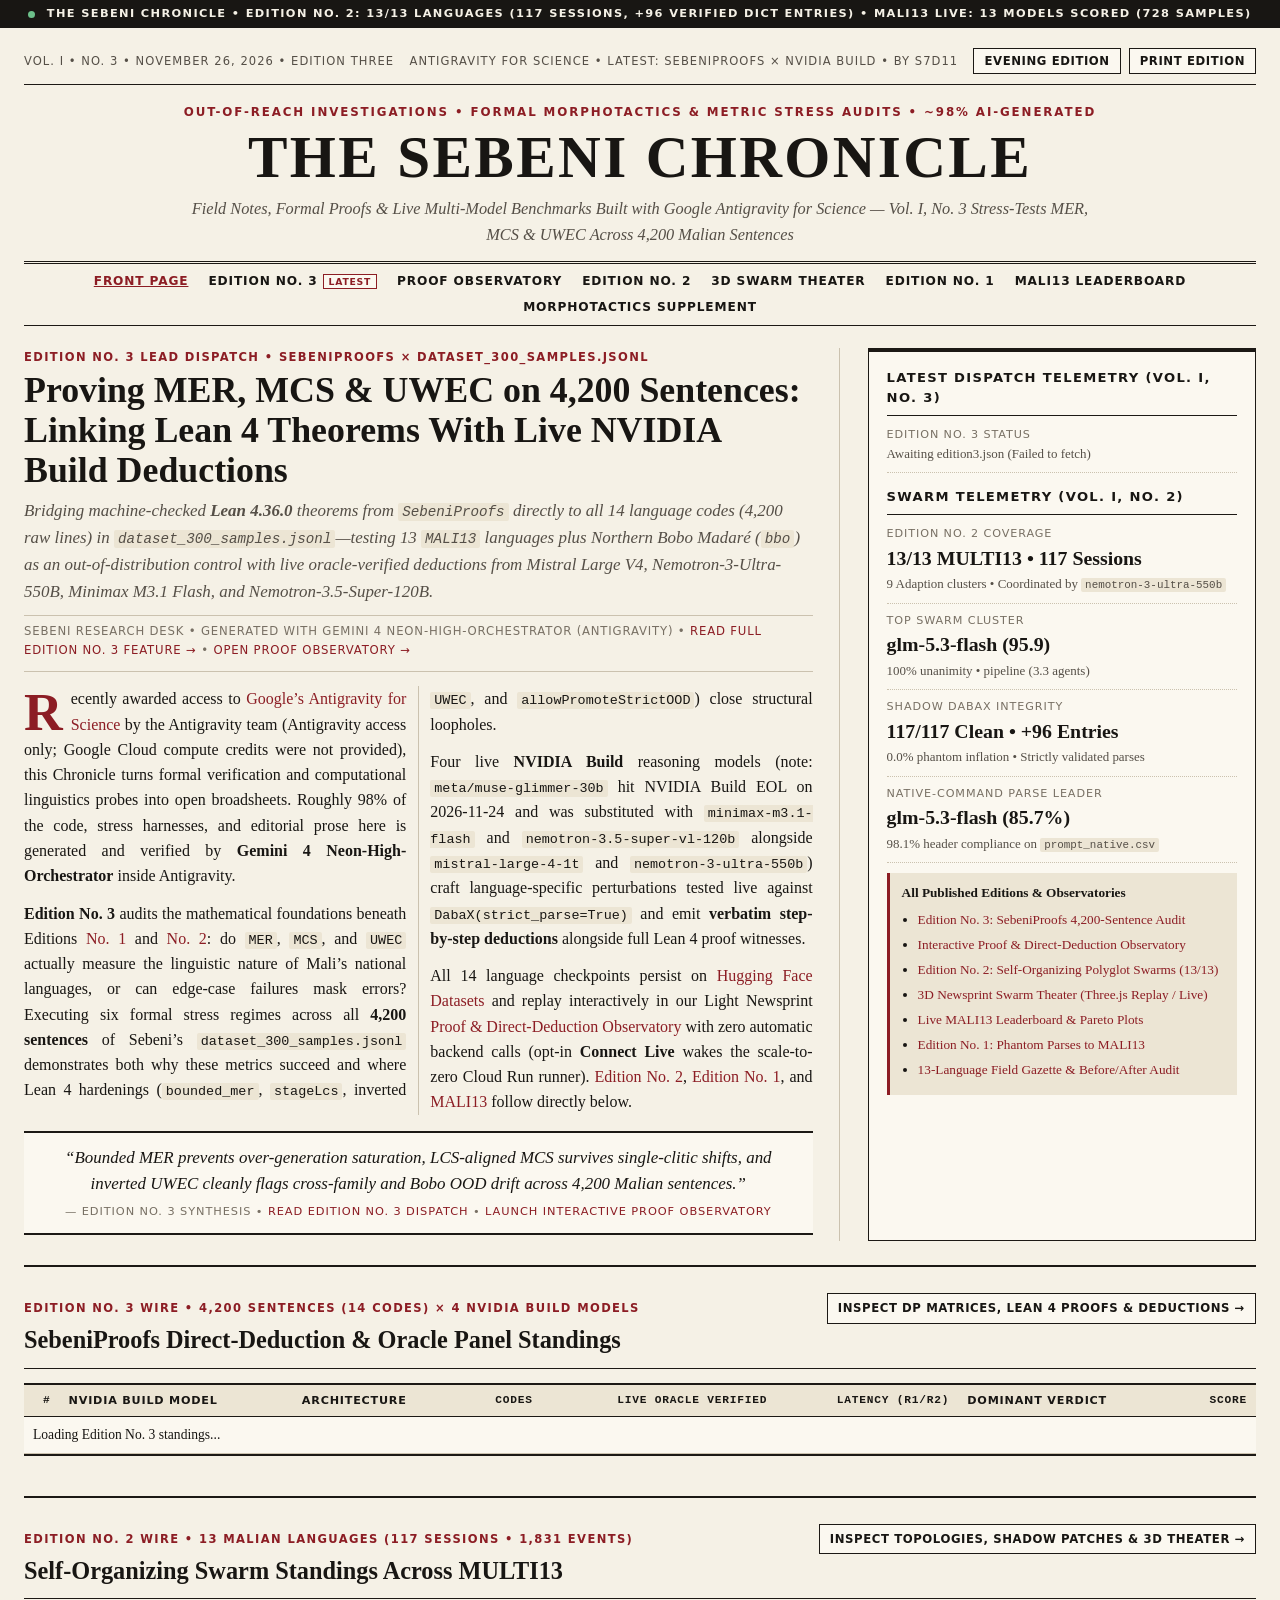
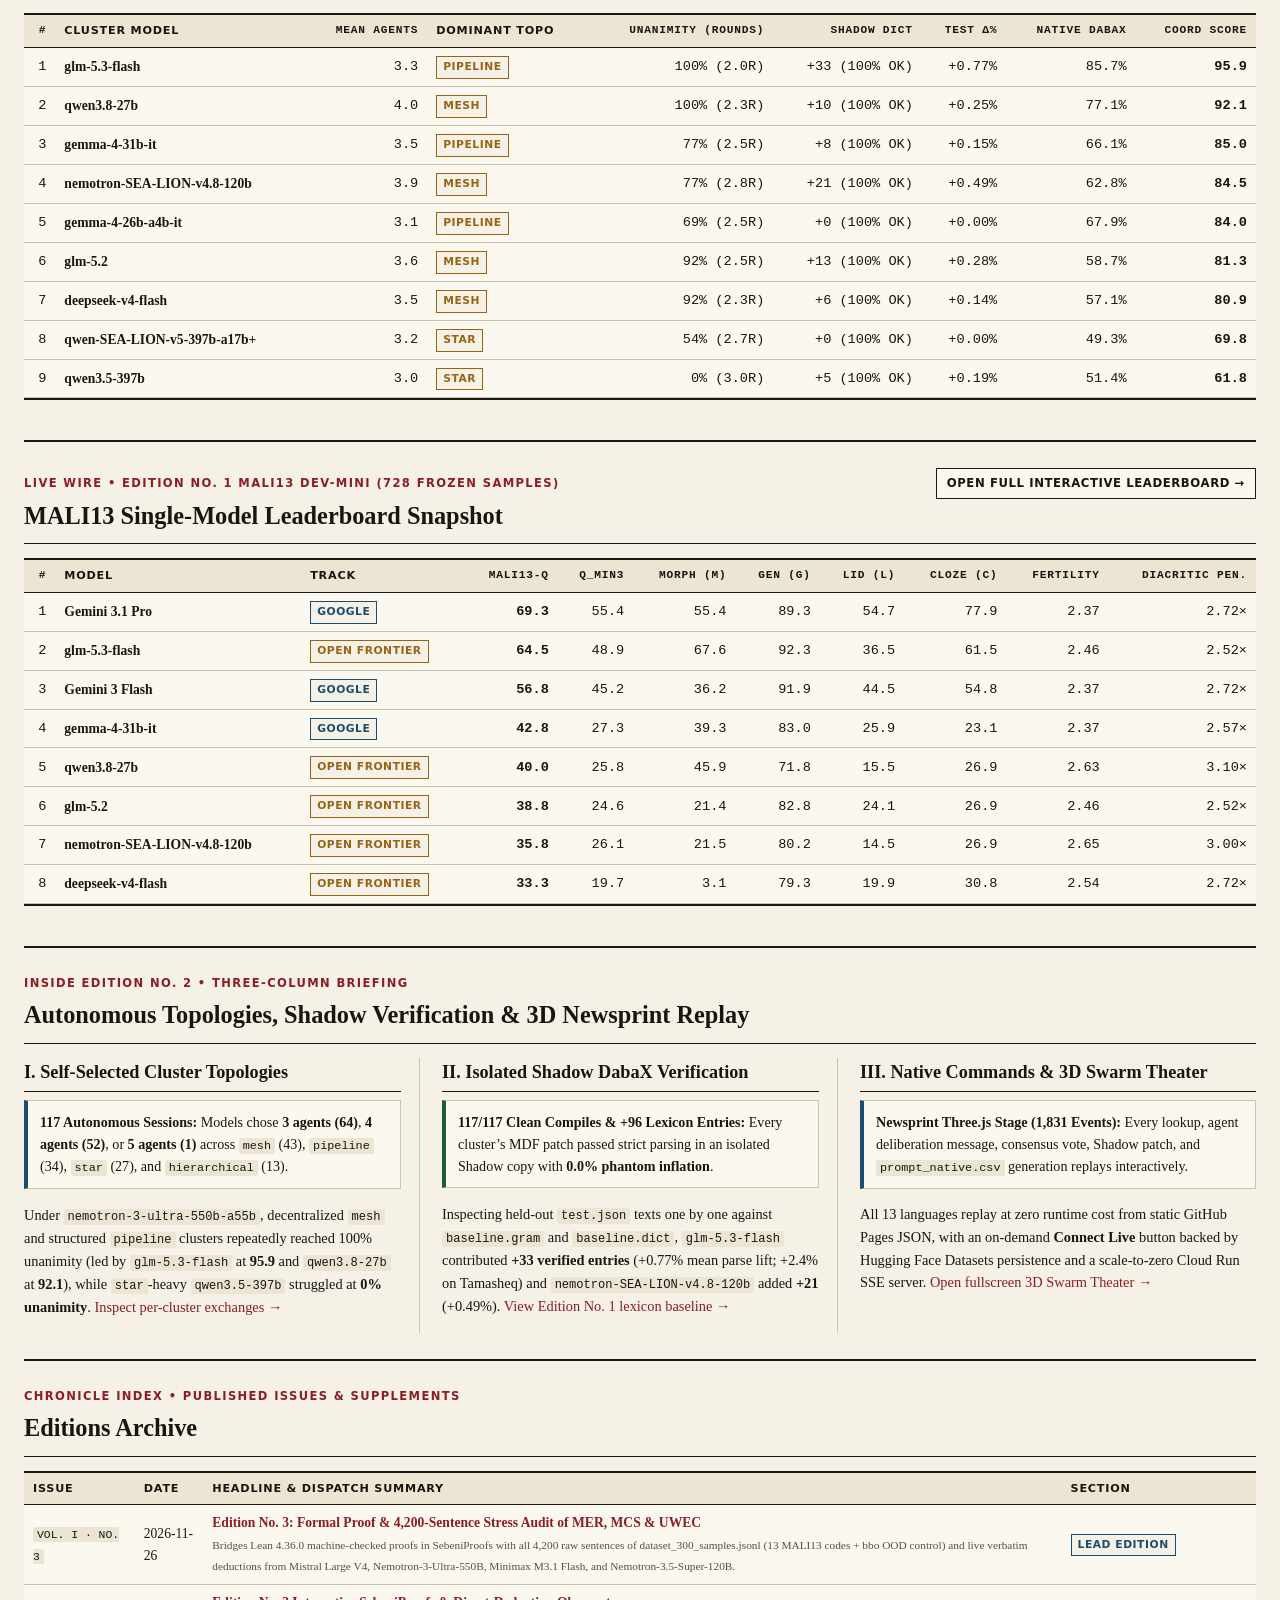
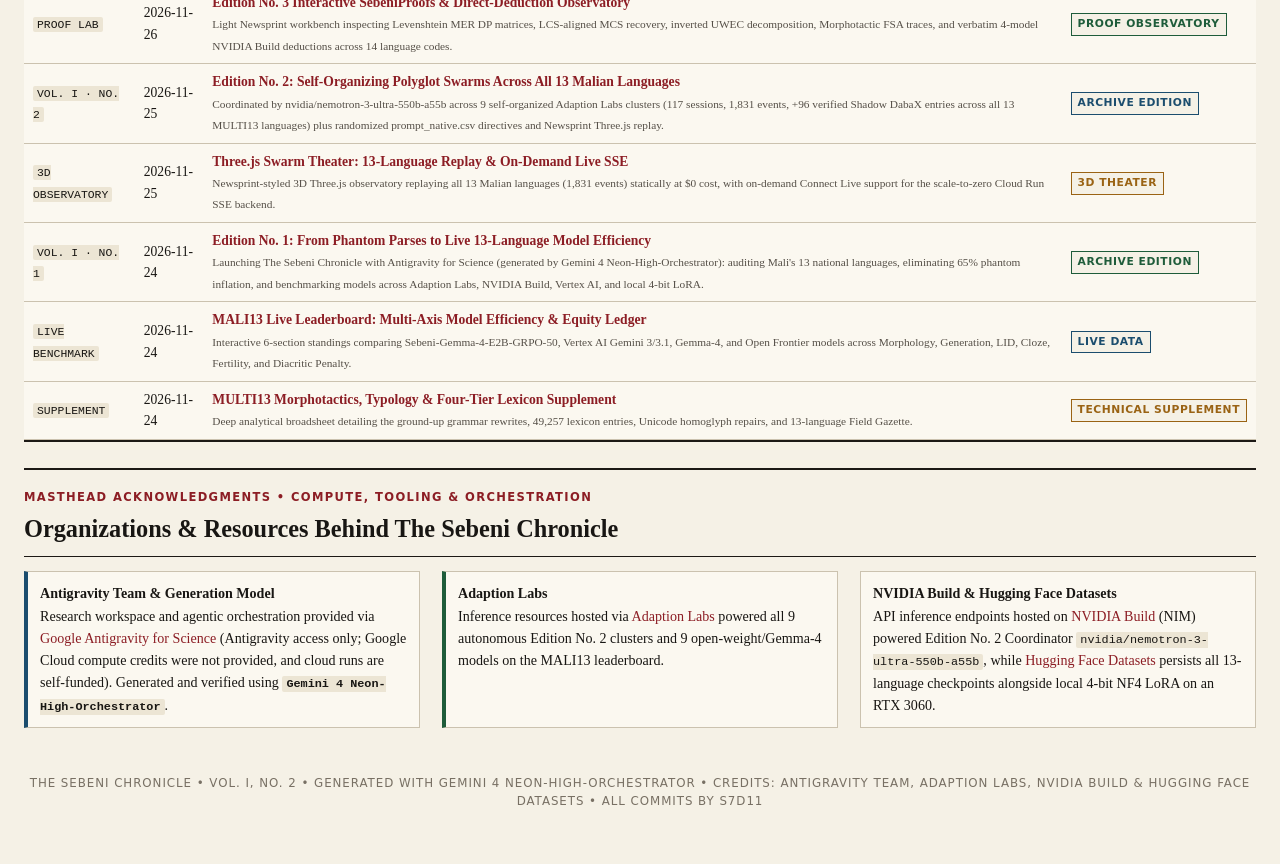
==== commit 04e0bb18: "Launch Edition No. 3 live observatory on GitHub Pages while Cloud Run evaluates all 14 codes" ====
--- a/site/index.html
+++ b/site/index.html
@@ -3,19 +3,19 @@
 <head>
   <meta charset="utf-8" />
   <meta name="viewport" content="width=device-width, initial-scale=1.0" />
-  <title>THE SEBENI CHRONICLE — Vol. I, No. 2: Self-Organizing Polyglot Swarms &amp; Live MALI13</title>
+  <title>THE SEBENI CHRONICLE — Vol. I, No. 3: SebeniProofs 4,200-Sentence Audit &amp; Live MALI13</title>
   <link rel="stylesheet" href="assets/chronicle.css" />
 </head>
 <body data-root="." data-page-id="front">
   <div class="live-ribbon">
     <span class="dot"></span>
-    <span id="liveRunMeta">THE SEBENI CHRONICLE &bull; VOL. I, NO. 2 &bull; LOADING EDITION NO. 2 &amp; MALI13 TELEMETRY...</span>
+    <span id="liveRunMeta">THE SEBENI CHRONICLE &bull; VOL. I, NO. 3 &bull; LOADING EDITION NO. 3, NO. 2 &amp; MALI13 TELEMETRY...</span>
   </div>
 
   <div class="sheet">
     <div class="folio-bar">
-      <span>VOL. I &bull; NO. 2 &bull; NOVEMBER 25, 2026 &bull; EDITION TWO</span>
-      <span>ANTIGRAVITY FOR SCIENCE &bull; LATEST: 13-LANGUAGE SWARM LAB &bull; BY S7D11</span>
+      <span>VOL. I &bull; NO. 3 &bull; NOVEMBER 26, 2026 &bull; EDITION THREE</span>
+      <span>ANTIGRAVITY FOR SCIENCE &bull; LATEST: SEBENIPROOFS &times; NVIDIA BUILD &bull; BY S7D11</span>
       <div class="folio-controls">
         <button id="themeToggle" type="button">Evening Edition</button>
         <button type="button" onclick="window.print()">Print Edition</button>
@@ -23,60 +23,63 @@
     </div>
 
     <header class="masthead">
-      <div class="kicker">Out-of-Reach Investigations &bull; Self-Organizing Swarms &bull; ~98% AI-Generated</div>
+      <div class="kicker">Out-of-Reach Investigations &bull; Formal Morphotactics &amp; Metric Stress Audits &bull; ~98% AI-Generated</div>
       <h1><a href="index.html">The Sebeni Chronicle</a></h1>
-      <p class="subtitle">Field Notes, Multi-Agent Swarms &amp; Live Multi-Model Benchmarks Built with Google Antigravity for Science &mdash; Vol. I, No. 2 Leads With All 13 Malian Languages</p>
+      <p class="subtitle">Field Notes, Formal Proofs &amp; Live Multi-Model Benchmarks Built with Google Antigravity for Science &mdash; Vol. I, No. 3 Stress-Tests MER, MCS &amp; UWEC Across 4,200 Malian Sentences</p>
     </header>
 
     <nav class="ed-nav" data-chronicle-nav="1">
       <a class="active" href="index.html">Front Page</a>
-      <a href="editions/vol-01-no-02/index.html">Edition No. 2 (Swarm Lab)</a>
+      <a href="editions/vol-01-no-03/index.html">Edition No. 3 <span class="nav-badge">Latest</span></a>
+      <a href="editions/vol-01-no-03/observatory.html">Proof Observatory</a>
+      <a href="editions/vol-01-no-02/index.html">Edition No. 2</a>
       <a href="editions/vol-01-no-02/theater.html">3D Swarm Theater</a>
       <a href="editions/vol-01-no-01/index.html">Edition No. 1</a>
       <a href="leaderboard.html">Live MALI13 Leaderboard</a>
       <a href="supplements/morphotactics-comparison.html">Morphotactics Supplement</a>
-      <a href="#archive">Editions Archive</a>
     </nav>
 
-    <!-- FRONT SPREAD (EDITION NO. 2 LEAD) -->
+    <!-- FRONT SPREAD (EDITION NO. 3 LEAD) -->
     <div class="front-spread">
       <article class="lead-story">
-        <div class="section-kicker">Edition No. 2 Lead Dispatch &bull; MULTI13 Self-Organizing Swarms</div>
-        <h2 class="lead-headline">Coordinated by Nemotron-550B: Nine Autonomous Clusters Organize, Agree &amp; Compose Across All 13 Malian Languages</h2>
-        <p class="deck">Following Edition No. 1&rsquo;s 49,257-entry parser overhaul, Edition No. 2 unleashes 9 Adaption Labs model clusters across all 13 <code>MULTI13</code> languages (117 sessions, 1,831 logged events). Choosing 2&ndash;5 agents and self-wired topologies, clusters deliberate over single held-out texts, validate Shadow <code>DabaX(strict_parse=True)</code> lexicon patches (+96 entries, 0.0% phantom inflation), and execute randomized <code>prompt_native.csv</code> directives in a light Newsprint 3D Swarm Theater.</p>
-        <div class="byline">Sebeni Research Desk &bull; Generated with Gemini 4 Neon-High-Orchestrator (Antigravity) &bull; <a href="editions/vol-01-no-02/index.html">Read Full Edition No. 2 Feature &rarr;</a> &bull; <a href="editions/vol-01-no-02/theater.html">Open 3D Swarm Theater &rarr;</a></div>
+        <div class="section-kicker">Edition No. 3 Lead Dispatch &bull; SebeniProofs &times; dataset_300_samples.jsonl</div>
+        <h2 class="lead-headline">Proving MER, MCS &amp; UWEC on 4,200 Sentences: Linking Lean 4 Theorems With Live NVIDIA Build Deductions</h2>
+        <p class="deck">Bridging machine-checked <strong>Lean 4.36.0</strong> theorems from <code>SebeniProofs</code> directly to all 14 language codes (4,200 raw lines) in <code>dataset_300_samples.jsonl</code>&mdash;testing 13 <code>MALI13</code> languages plus Northern Bobo Madar&eacute; (<code>bbo</code>) as an out-of-distribution control with live oracle-verified deductions from Mistral Large V4, Nemotron-3-Ultra-550B, Minimax M3.1 Flash, and Nemotron-3.5-Super-120B.</p>
+        <div class="byline">Sebeni Research Desk &bull; Generated with Gemini 4 Neon-High-Orchestrator (Antigravity) &bull; <a href="editions/vol-01-no-03/index.html">Read Full Edition No. 3 Feature &rarr;</a> &bull; <a href="editions/vol-01-no-03/observatory.html">Open Proof Observatory &rarr;</a></div>
 
         <div class="news-cols-2">
-          <p class="dropcap">Recently awarded access to <a href="https://antigravity.google/use-cases/science/" target="_blank" rel="noopener">Google&rsquo;s Antigravity for Science</a> by the Antigravity team (Antigravity access only; cloud compute was not provided), this Chronicle turns out-of-reach computational linguistics questions into live reproducible broadsheets. Roughly 98% of the code, experiment runners, and prose here is authored and verified by <strong>Gemini 4 Neon-High-Orchestrator</strong> inside Antigravity.</p>
-          <p>In <strong>Edition No. 2</strong>, zero Vertex AI calls are used: <strong><code>nvidia/nemotron-3-ultra-550b-a55b</code></strong> (NVIDIA Build) acts as Master Coordinator, while 9 <strong>Adaption Labs</strong> clusters examine one held-out civic text at a time from Sebeni&rsquo;s <code>test.json</code> alongside each language&rsquo;s <code>baseline.gram</code> and <code>baseline.dict</code>, spawning 2&ndash;5 agents in their topology of choice (<code>star</code>, <code>ring</code>, <code>mesh</code>, <code>hierarchical</code>, or <code>pipeline</code>).</p>
-          <p>Across all <strong>117 sessions (13 languages &times; 9 clusters)</strong>, every proposed dictionary delta compiled cleanly inside an isolated Shadow <code>DabaX(strict_parse=True)</code> workspace (<strong>117/117 clean compiles</strong>, <strong>+96 verified entries</strong>), led by <code>glm-5.3-flash</code> (<strong>95.9</strong> coordinator score, <strong>100% unanimity</strong>, <strong>+33</strong> entries, <strong>85.7%</strong> native parse) and <code>qwen3.8-27b</code> (<strong>92.1</strong>, <strong>100% unanimity</strong>).</p>
-          <p>Completed checkpoints persist on <a href="https://huggingface.co/datasets/s7d11/chronicles-edition2-state" target="_blank" rel="noopener">Hugging Face Datasets</a> and replay across all 13 languages directly from GitHub Pages in our <a href="editions/vol-01-no-02/theater.html">Newsprint Three.js Swarm Theater</a> (with optional on-demand connection to the scale-to-zero Cloud Run SSE backend). <a href="editions/vol-01-no-01/index.html">Edition No. 1</a> and the ongoing <a href="leaderboard.html">Live MALI13 Leaderboard</a> remain featured below.</p>
+          <p class="dropcap">Recently awarded access to <a href="https://antigravity.google/use-cases/science/" target="_blank" rel="noopener">Google&rsquo;s Antigravity for Science</a> by the Antigravity team (Antigravity access only; Google Cloud compute credits were not provided), this Chronicle turns formal verification and computational linguistics probes into open broadsheets. Roughly 98% of the code, stress harnesses, and editorial prose here is generated and verified by <strong>Gemini 4 Neon-High-Orchestrator</strong> inside Antigravity.</p>
+          <p><strong>Edition No. 3</strong> audits the mathematical foundations beneath Editions <a href="editions/vol-01-no-01/index.html">No. 1</a> and <a href="editions/vol-01-no-02/index.html">No. 2</a>: do <code>MER</code>, <code>MCS</code>, and <code>UWEC</code> actually measure the linguistic nature of Mali&rsquo;s national languages, or can edge-case failures mask errors? Executing six formal stress regimes across all <strong>4,200 sentences</strong> of Sebeni&rsquo;s <code>dataset_300_samples.jsonl</code> demonstrates both why these metrics succeed and where Lean 4 hardenings (<code>bounded_mer</code>, <code>stageLcs</code>, inverted <code>UWEC</code>, and <code>allowPromoteStrictOOD</code>) close structural loopholes.</p>
+          <p>Four live <strong>NVIDIA Build</strong> reasoning models (note: <code>meta/muse-glimmer-30b</code> hit NVIDIA Build EOL on 2026-11-24 and was substituted with <code>minimax-m3.1-flash</code> and <code>nemotron-3.5-super-vl-120b</code> alongside <code>mistral-large-4-1t</code> and <code>nemotron-3-ultra-550b</code>) craft language-specific perturbations tested live against <code>DabaX(strict_parse=True)</code> and emit <strong>verbatim step-by-step deductions</strong> alongside full Lean 4 proof witnesses.</p>
+          <p>All 14 language checkpoints persist on <a href="https://huggingface.co/datasets/s7d11/chronicles-edition3-state" target="_blank" rel="noopener">Hugging Face Datasets</a> and replay interactively in our Light Newsprint <a href="editions/vol-01-no-03/observatory.html">Proof &amp; Direct-Deduction Observatory</a> with zero automatic backend calls (opt-in <strong>Connect Live</strong> wakes the scale-to-zero Cloud Run runner). <a href="editions/vol-01-no-02/index.html">Edition No. 2</a>, <a href="editions/vol-01-no-01/index.html">Edition No. 1</a>, and <a href="leaderboard.html">MALI13</a> follow directly below.</p>
         </div>
 
         <blockquote class="pull-quote">
-          &ldquo;Tightly coupled 3&ndash;4 agent pipelines and meshes reached 100% cross-agent unanimity across all 13 Malian languages&mdash;and verified 96 clean Shadow lexicon entries with 0.0% phantom inflation.&rdquo;
-          <cite>&mdash; Edition No. 2 Synthesis &bull; <a href="editions/vol-01-no-02/index.html">Read Edition No. 2 Dispatch</a> &bull; <a href="editions/vol-01-no-02/theater.html">Launch 3D Swarm Theater</a></cite>
+          &ldquo;Bounded MER prevents over-generation saturation, LCS-aligned MCS survives single-clitic shifts, and inverted UWEC cleanly flags cross-family and Bobo OOD drift across 4,200 Malian sentences.&rdquo;
+          <cite>&mdash; Edition No. 3 Synthesis &bull; <a href="editions/vol-01-no-03/index.html">Read Edition No. 3 Dispatch</a> &bull; <a href="editions/vol-01-no-03/observatory.html">Launch Interactive Proof Observatory</a></cite>
         </blockquote>
       </article>
 
       <aside class="factbox">
-        <h3>Latest Dispatch Telemetry (Vol. I, No. 2)</h3>
+        <h3>Latest Dispatch Telemetry (Vol. I, No. 3)</h3>
+        <div id="liveEd3Factbox">
+          <div class="spec-item">
+            <div class="lbl">Loading Proof Telemetry...</div>
+            <div class="val">Fetching <code>data/edition3.json</code></div>
+          </div>
+        </div>
+        <h3 style="margin-top:14px">Swarm Telemetry (Vol. I, No. 2)</h3>
         <div id="liveEd2Factbox">
           <div class="spec-item">
             <div class="lbl">Loading Swarm Telemetry...</div>
             <div class="val">Fetching <code>data/edition2.json</code></div>
           </div>
         </div>
-        <h3 style="margin-top:14px">Ongoing MALI13 Benchmark (Vol. I, No. 1)</h3>
-        <div id="liveFactbox">
-          <div class="spec-item">
-            <div class="lbl">Loading Live Standings...</div>
-            <div class="val">Fetching <code>data/leaderboard.json</code></div>
-          </div>
-        </div>
         <div class="invariants-note">
-          <strong>Edition No. 2 &amp; Back-Issue Dossiers</strong>
+          <strong>All Published Editions &amp; Observatories</strong>
           <ul>
+            <li><a href="editions/vol-01-no-03/index.html">Edition No. 3: SebeniProofs 4,200-Sentence Audit</a></li>
+            <li><a href="editions/vol-01-no-03/observatory.html">Interactive Proof &amp; Direct-Deduction Observatory</a></li>
             <li><a href="editions/vol-01-no-02/index.html">Edition No. 2: Self-Organizing Polyglot Swarms (13/13)</a></li>
             <li><a href="editions/vol-01-no-02/theater.html">3D Newsprint Swarm Theater (Three.js Replay / Live)</a></li>
             <li><a href="leaderboard.html">Live MALI13 Leaderboard &amp; Pareto Plots</a></li>
@@ -86,6 +89,36 @@
         </div>
       </aside>
     </div>
+
+    <!-- EDITION NO. 3 NVIDIA BUILD DEDUCTION STANDINGS -->
+    <section class="broadsheet-sec">
+      <div class="sec-head">
+        <div>
+          <div class="section-kicker">Edition No. 3 Wire &bull; 4,200 Sentences (14 Codes) &times; 4 NVIDIA Build Models</div>
+          <h2>SebeniProofs Direct-Deduction &amp; Oracle Panel Standings</h2>
+        </div>
+        <a class="btn-link" href="editions/vol-01-no-03/index.html">Inspect DP Matrices, Lean 4 Proofs &amp; Deductions &rarr;</a>
+      </div>
+      <div class="table-wrap">
+        <table>
+          <thead>
+            <tr>
+              <th class="num">#</th>
+              <th>NVIDIA Build Model</th>
+              <th>Architecture</th>
+              <th class="num">Codes</th>
+              <th class="num">Live Oracle Verified</th>
+              <th class="num">Latency (R1/R2)</th>
+              <th>Dominant Verdict</th>
+              <th class="num">Score</th>
+            </tr>
+          </thead>
+          <tbody id="frontEd3Body">
+            <tr><td colspan="8">Loading Edition No. 3 standings...</td></tr>
+          </tbody>
+        </table>
+      </div>
+    </section>
 
     <!-- EDITION NO. 2 SWARM STANDINGS -->
     <section class="broadsheet-sec">
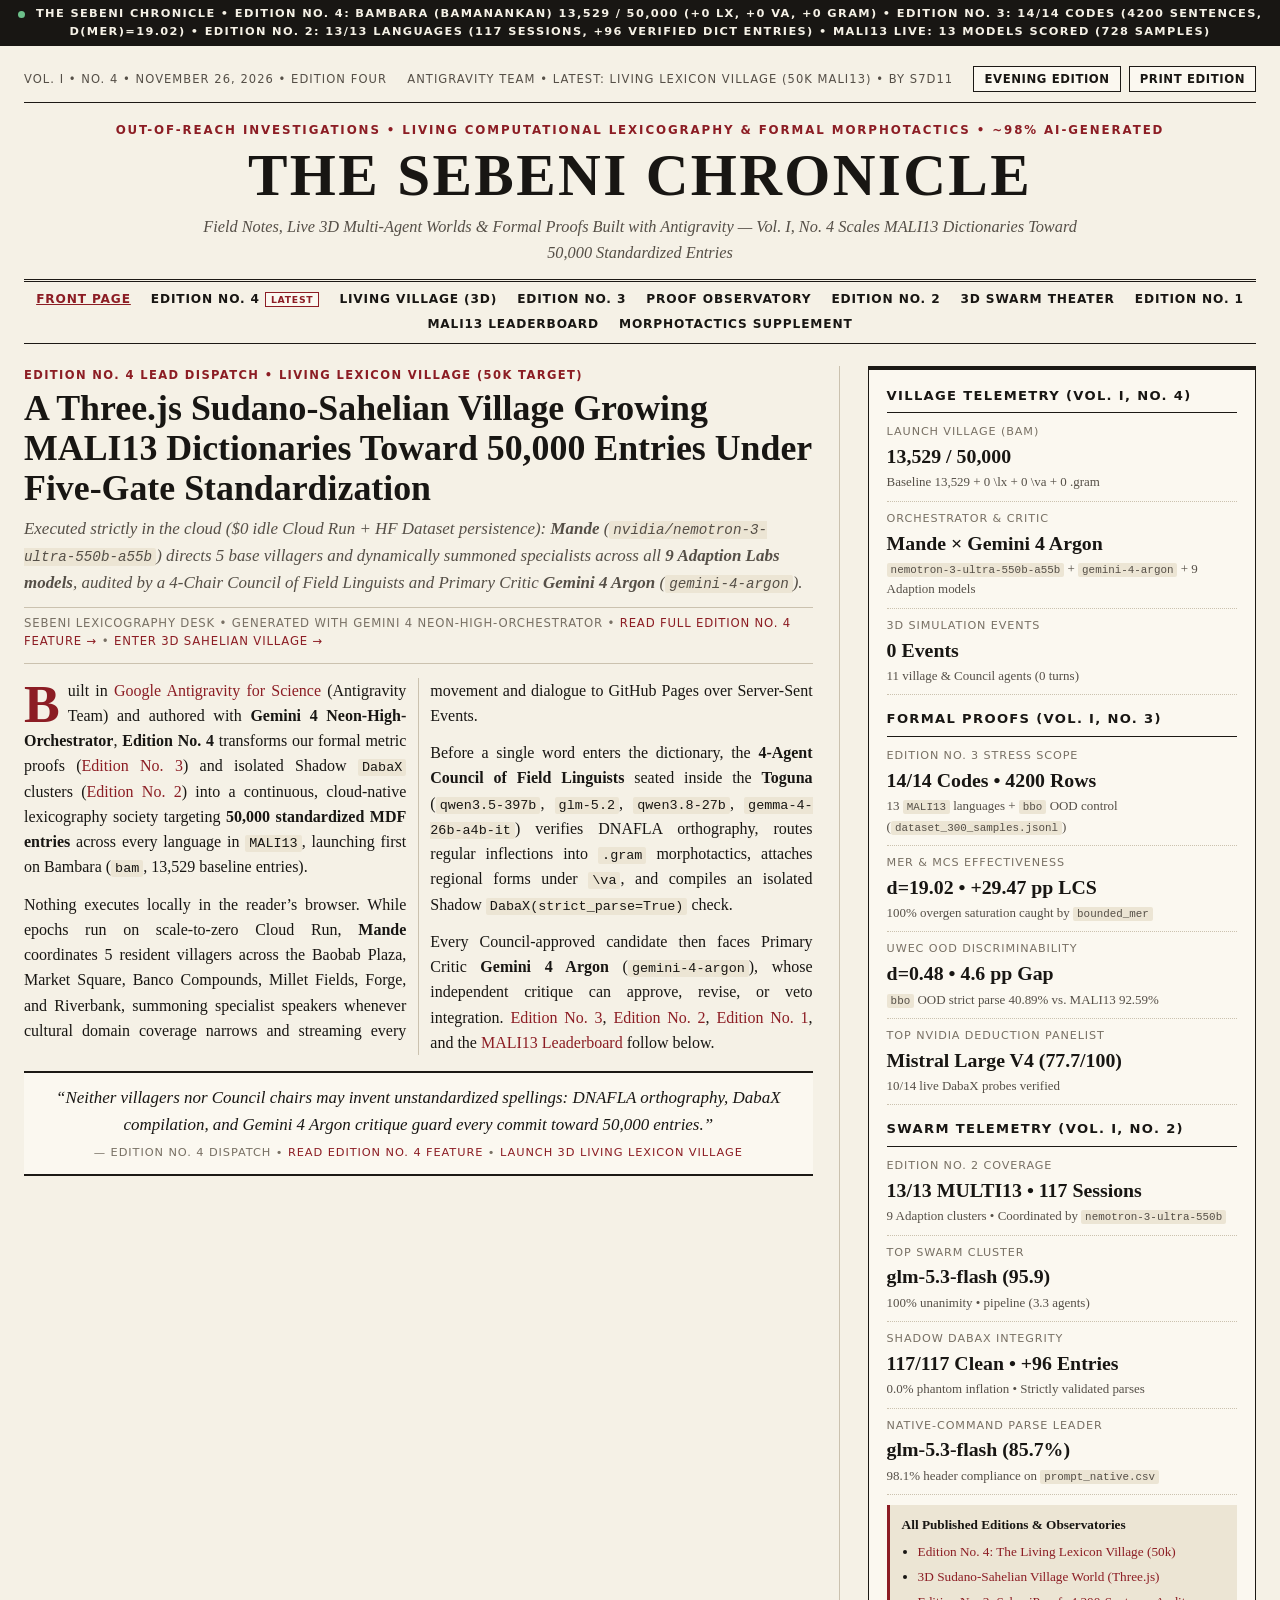
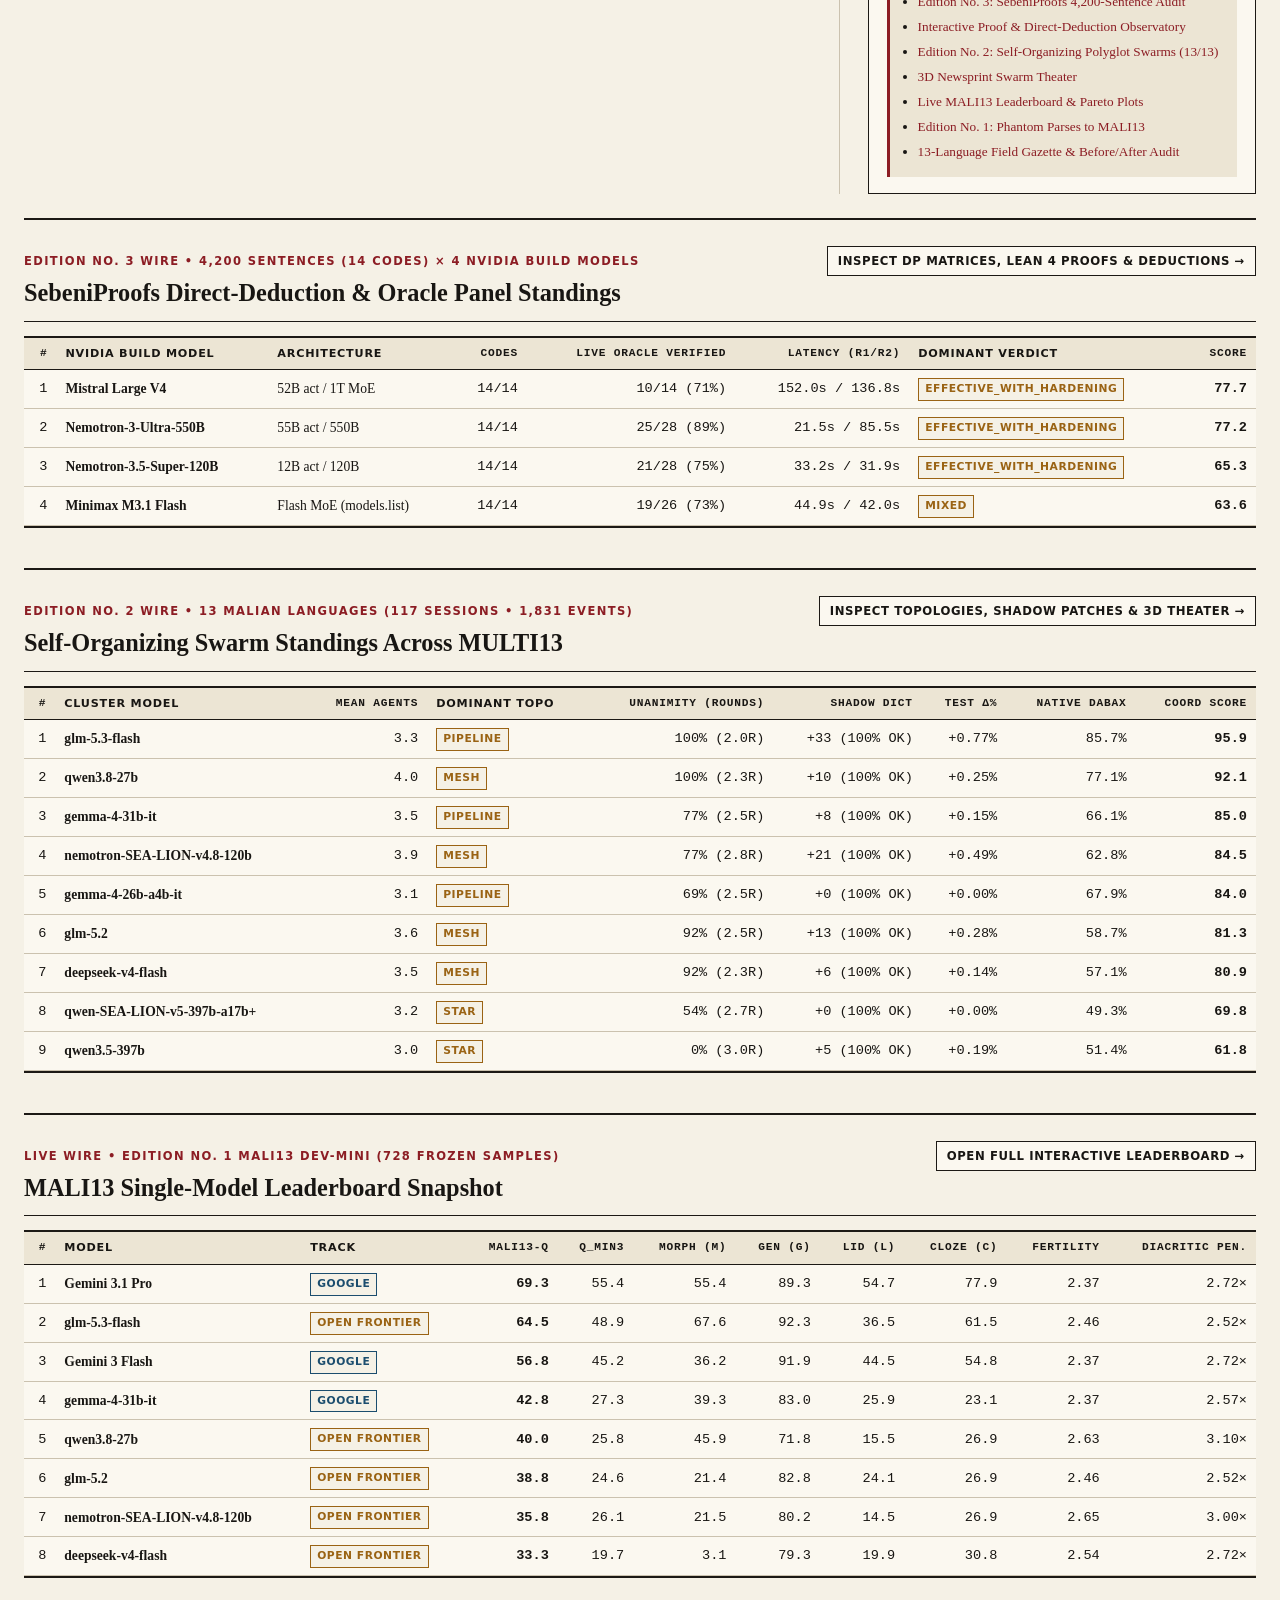
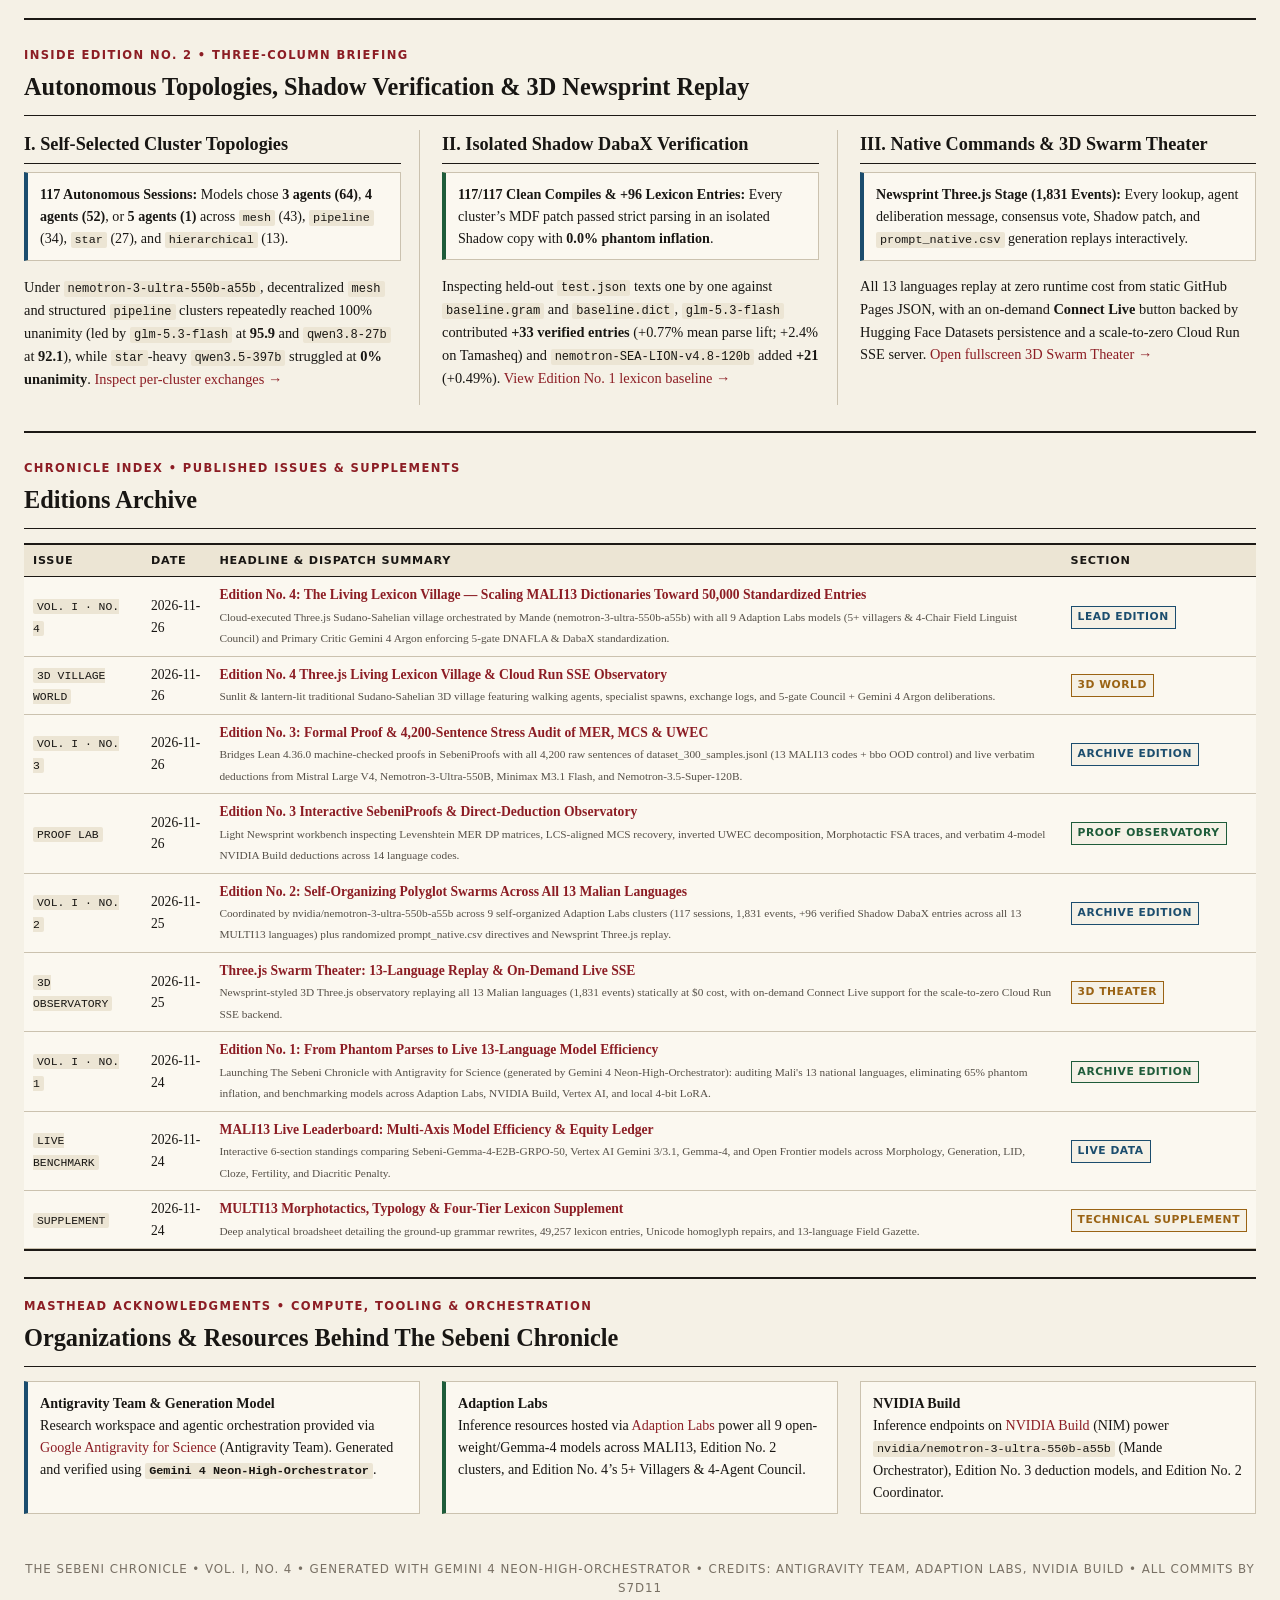
==== commit 09b9ffa2: "Add Edition No. 4: Living Lexicon Village (50k MALI13 Three.js + Cloud Run SSE)" ====
--- a/site/index.html
+++ b/site/index.html
@@ -3,19 +3,19 @@
 <head>
   <meta charset="utf-8" />
   <meta name="viewport" content="width=device-width, initial-scale=1.0" />
-  <title>THE SEBENI CHRONICLE — Vol. I, No. 3: SebeniProofs 4,200-Sentence Audit &amp; Live MALI13</title>
+  <title>THE SEBENI CHRONICLE — Vol. I, No. 4: Living Lexicon Village &amp; MALI13</title>
   <link rel="stylesheet" href="assets/chronicle.css" />
 </head>
 <body data-root="." data-page-id="front">
   <div class="live-ribbon">
     <span class="dot"></span>
-    <span id="liveRunMeta">THE SEBENI CHRONICLE &bull; VOL. I, NO. 3 &bull; LOADING EDITION NO. 3, NO. 2 &amp; MALI13 TELEMETRY...</span>
+    <span id="liveRunMeta">THE SEBENI CHRONICLE &bull; VOL. I, NO. 4 &bull; LOADING EDITION NO. 4 VILLAGE, NO. 3, NO. 2 &amp; MALI13 TELEMETRY...</span>
   </div>
 
   <div class="sheet">
     <div class="folio-bar">
-      <span>VOL. I &bull; NO. 3 &bull; NOVEMBER 26, 2026 &bull; EDITION THREE</span>
-      <span>ANTIGRAVITY FOR SCIENCE &bull; LATEST: SEBENIPROOFS &times; NVIDIA BUILD &bull; BY S7D11</span>
+      <span>VOL. I &bull; NO. 4 &bull; NOVEMBER 26, 2026 &bull; EDITION FOUR</span>
+      <span>ANTIGRAVITY TEAM &bull; LATEST: LIVING LEXICON VILLAGE (50K MALI13) &bull; BY S7D11</span>
       <div class="folio-controls">
         <button id="themeToggle" type="button">Evening Edition</button>
         <button type="button" onclick="window.print()">Print Edition</button>
@@ -23,45 +23,51 @@
     </div>
 
     <header class="masthead">
-      <div class="kicker">Out-of-Reach Investigations &bull; Formal Morphotactics &amp; Metric Stress Audits &bull; ~98% AI-Generated</div>
+      <div class="kicker">Out-of-Reach Investigations &bull; Living Computational Lexicography &amp; Formal Morphotactics &bull; ~98% AI-Generated</div>
       <h1><a href="index.html">The Sebeni Chronicle</a></h1>
-      <p class="subtitle">Field Notes, Formal Proofs &amp; Live Multi-Model Benchmarks Built with Google Antigravity for Science &mdash; Vol. I, No. 3 Stress-Tests MER, MCS &amp; UWEC Across 4,200 Malian Sentences</p>
+      <p class="subtitle">Field Notes, Live 3D Multi-Agent Worlds &amp; Formal Proofs Built with Antigravity &mdash; Vol. I, No. 4 Scales MALI13 Dictionaries Toward 50,000 Standardized Entries</p>
     </header>
 
     <nav class="ed-nav" data-chronicle-nav="1">
       <a class="active" href="index.html">Front Page</a>
-      <a href="editions/vol-01-no-03/index.html">Edition No. 3 <span class="nav-badge">Latest</span></a>
-      <a href="editions/vol-01-no-03/observatory.html">Proof Observatory</a>
+      <a href="editions/vol-01-no-04/index.html">Edition No. 4 <span class="nav-badge">Latest</span></a>
+      <a href="editions/vol-01-no-04/world.html">Living Village (3D)</a>
+      <a href="editions/vol-01-no-03/index.html">Edition No. 3</a>
       <a href="editions/vol-01-no-02/index.html">Edition No. 2</a>
-      <a href="editions/vol-01-no-02/theater.html">3D Swarm Theater</a>
       <a href="editions/vol-01-no-01/index.html">Edition No. 1</a>
-      <a href="leaderboard.html">Live MALI13 Leaderboard</a>
-      <a href="supplements/morphotactics-comparison.html">Morphotactics Supplement</a>
+      <a href="leaderboard.html">MALI13 Leaderboard</a>
     </nav>
 
-    <!-- FRONT SPREAD (EDITION NO. 3 LEAD) -->
+    <!-- FRONT SPREAD (EDITION NO. 4 LEAD) -->
     <div class="front-spread">
       <article class="lead-story">
-        <div class="section-kicker">Edition No. 3 Lead Dispatch &bull; SebeniProofs &times; dataset_300_samples.jsonl</div>
-        <h2 class="lead-headline">Proving MER, MCS &amp; UWEC on 4,200 Sentences: Linking Lean 4 Theorems With Live NVIDIA Build Deductions</h2>
-        <p class="deck">Bridging machine-checked <strong>Lean 4.36.0</strong> theorems from <code>SebeniProofs</code> directly to all 14 language codes (4,200 raw lines) in <code>dataset_300_samples.jsonl</code>&mdash;testing 13 <code>MALI13</code> languages plus Northern Bobo Madar&eacute; (<code>bbo</code>) as an out-of-distribution control with live oracle-verified deductions from Mistral Large V4, Nemotron-3-Ultra-550B, Minimax M3.1 Flash, and Nemotron-3.5-Super-120B.</p>
-        <div class="byline">Sebeni Research Desk &bull; Generated with Gemini 4 Neon-High-Orchestrator (Antigravity) &bull; <a href="editions/vol-01-no-03/index.html">Read Full Edition No. 3 Feature &rarr;</a> &bull; <a href="editions/vol-01-no-03/observatory.html">Open Proof Observatory &rarr;</a></div>
+        <div class="section-kicker">Edition No. 4 Lead Dispatch &bull; Living Lexicon Village (50k Target)</div>
+        <h2 class="lead-headline">A Three.js Sudano-Sahelian Village Growing MALI13 Dictionaries Toward 50,000 Entries Under Five-Gate Standardization</h2>
+        <p class="deck">Executed strictly in the cloud ($0 idle Cloud Run + HF Dataset persistence): <strong>Mande</strong> (<code>nvidia/nemotron-3-ultra-550b-a55b</code>) directs 5 base villagers and dynamically summoned specialists across all <strong>9 Adaption Labs models</strong>, audited by a 4-Chair Council of Field Linguists and Primary Critic <strong>Gemini 4 Argon</strong> (<code>gemini-4-argon</code>).</p>
+        <div class="byline">Sebeni Lexicography Desk &bull; Generated with Gemini 4 Neon-High-Orchestrator &bull; <a href="editions/vol-01-no-04/index.html">Read Full Edition No. 4 Feature &rarr;</a> &bull; <a href="editions/vol-01-no-04/world.html">Enter 3D Sahelian Village &rarr;</a></div>
 
         <div class="news-cols-2">
-          <p class="dropcap">Recently awarded access to <a href="https://antigravity.google/use-cases/science/" target="_blank" rel="noopener">Google&rsquo;s Antigravity for Science</a> by the Antigravity team (Antigravity access only; Google Cloud compute credits were not provided), this Chronicle turns formal verification and computational linguistics probes into open broadsheets. Roughly 98% of the code, stress harnesses, and editorial prose here is generated and verified by <strong>Gemini 4 Neon-High-Orchestrator</strong> inside Antigravity.</p>
-          <p><strong>Edition No. 3</strong> audits the mathematical foundations beneath Editions <a href="editions/vol-01-no-01/index.html">No. 1</a> and <a href="editions/vol-01-no-02/index.html">No. 2</a>: do <code>MER</code>, <code>MCS</code>, and <code>UWEC</code> actually measure the linguistic nature of Mali&rsquo;s national languages, or can edge-case failures mask errors? Executing six formal stress regimes across all <strong>4,200 sentences</strong> of Sebeni&rsquo;s <code>dataset_300_samples.jsonl</code> demonstrates both why these metrics succeed and where Lean 4 hardenings (<code>bounded_mer</code>, <code>stageLcs</code>, inverted <code>UWEC</code>, and <code>allowPromoteStrictOOD</code>) close structural loopholes.</p>
-          <p>Four live <strong>NVIDIA Build</strong> reasoning models (note: <code>meta/muse-glimmer-30b</code> hit NVIDIA Build EOL on 2026-11-24 and was substituted with <code>minimax-m3.1-flash</code> and <code>nemotron-3.5-super-vl-120b</code> alongside <code>mistral-large-4-1t</code> and <code>nemotron-3-ultra-550b</code>) craft language-specific perturbations tested live against <code>DabaX(strict_parse=True)</code> and emit <strong>verbatim step-by-step deductions</strong> alongside full Lean 4 proof witnesses.</p>
-          <p>All 14 language checkpoints persist on <a href="https://huggingface.co/datasets/s7d11/chronicles-edition3-state" target="_blank" rel="noopener">Hugging Face Datasets</a> and replay interactively in our Light Newsprint <a href="editions/vol-01-no-03/observatory.html">Proof &amp; Direct-Deduction Observatory</a> with zero automatic backend calls (opt-in <strong>Connect Live</strong> wakes the scale-to-zero Cloud Run runner). <a href="editions/vol-01-no-02/index.html">Edition No. 2</a>, <a href="editions/vol-01-no-01/index.html">Edition No. 1</a>, and <a href="leaderboard.html">MALI13</a> follow directly below.</p>
+          <p class="dropcap">Built in <a href="https://antigravity.google/use-cases/science/" target="_blank" rel="noopener">Google Antigravity for Science</a> (Antigravity Team) and authored with <strong>Gemini 4 Neon-High-Orchestrator</strong>, <strong>Edition No. 4</strong> transforms our formal metric proofs (<a href="editions/vol-01-no-03/index.html">Edition No. 3</a>) and isolated Shadow <code>DabaX</code> clusters (<a href="editions/vol-01-no-02/index.html">Edition No. 2</a>) into a continuous, cloud-native lexicography society targeting <strong>50,000 standardized MDF entries</strong> across every language in <code>MALI13</code>, launching first on Bambara (<code>bam</code>, 13,529 baseline entries).</p>
+          <p>Nothing executes locally in the reader&rsquo;s browser. While epochs run on scale-to-zero Cloud Run, <strong>Mande</strong> coordinates 5 resident villagers across the Baobab Plaza, Market Square, Banco Compounds, Millet Fields, Forge, and Riverbank, summoning specialist speakers whenever cultural domain coverage narrows and streaming every movement and dialogue to GitHub Pages over Server-Sent Events.</p>
+          <p>Before a single word enters the dictionary, the <strong>4-Agent Council of Field Linguists</strong> seated inside the <strong>Toguna</strong> (<code>qwen3.5-397b</code>, <code>glm-5.2</code>, <code>qwen3.8-27b</code>, <code>gemma-4-26b-a4b-it</code>) verifies DNAFLA orthography, routes regular inflections into <code>.gram</code> morphotactics, attaches regional forms under <code>\va</code>, and compiles an isolated Shadow <code>DabaX(strict_parse=True)</code> check.</p>
+          <p>Every Council-approved candidate then faces Primary Critic <strong>Gemini 4 Argon</strong> (<code>gemini-4-argon</code>), whose independent critique can approve, revise, or veto integration. <a href="editions/vol-01-no-03/index.html">Edition No. 3</a>, <a href="editions/vol-01-no-02/index.html">Edition No. 2</a>, <a href="editions/vol-01-no-01/index.html">Edition No. 1</a>, and the <a href="leaderboard.html">MALI13 Leaderboard</a> follow below.</p>
         </div>
 
         <blockquote class="pull-quote">
-          &ldquo;Bounded MER prevents over-generation saturation, LCS-aligned MCS survives single-clitic shifts, and inverted UWEC cleanly flags cross-family and Bobo OOD drift across 4,200 Malian sentences.&rdquo;
-          <cite>&mdash; Edition No. 3 Synthesis &bull; <a href="editions/vol-01-no-03/index.html">Read Edition No. 3 Dispatch</a> &bull; <a href="editions/vol-01-no-03/observatory.html">Launch Interactive Proof Observatory</a></cite>
+          &ldquo;Neither villagers nor Council chairs may invent unstandardized spellings: DNAFLA orthography, DabaX compilation, and Gemini 4 Argon critique guard every commit toward 50,000 entries.&rdquo;
+          <cite>&mdash; Edition No. 4 Dispatch &bull; <a href="editions/vol-01-no-04/index.html">Read Edition No. 4 Feature</a> &bull; <a href="editions/vol-01-no-04/world.html">Launch 3D Living Lexicon Village</a></cite>
         </blockquote>
       </article>
 
       <aside class="factbox">
-        <h3>Latest Dispatch Telemetry (Vol. I, No. 3)</h3>
+        <h3>Village Telemetry (Vol. I, No. 4)</h3>
+        <div id="liveEd4Factbox">
+          <div class="spec-item">
+            <div class="lbl">Loading Village Telemetry...</div>
+            <div class="val">Fetching <code>data/edition4.json</code></div>
+          </div>
+        </div>
+        <h3 style="margin-top:14px">Formal Proofs (Vol. I, No. 3)</h3>
         <div id="liveEd3Factbox">
           <div class="spec-item">
             <div class="lbl">Loading Proof Telemetry...</div>
@@ -78,10 +84,12 @@
         <div class="invariants-note">
           <strong>All Published Editions &amp; Observatories</strong>
           <ul>
+            <li><a href="editions/vol-01-no-04/index.html">Edition No. 4: The Living Lexicon Village (50k)</a></li>
+            <li><a href="editions/vol-01-no-04/world.html">3D Sudano-Sahelian Village World (Three.js)</a></li>
             <li><a href="editions/vol-01-no-03/index.html">Edition No. 3: SebeniProofs 4,200-Sentence Audit</a></li>
             <li><a href="editions/vol-01-no-03/observatory.html">Interactive Proof &amp; Direct-Deduction Observatory</a></li>
             <li><a href="editions/vol-01-no-02/index.html">Edition No. 2: Self-Organizing Polyglot Swarms (13/13)</a></li>
-            <li><a href="editions/vol-01-no-02/theater.html">3D Newsprint Swarm Theater (Three.js Replay / Live)</a></li>
+            <li><a href="editions/vol-01-no-02/theater.html">3D Newsprint Swarm Theater</a></li>
             <li><a href="leaderboard.html">Live MALI13 Leaderboard &amp; Pareto Plots</a></li>
             <li><a href="editions/vol-01-no-01/index.html">Edition No. 1: Phantom Parses to MALI13</a></li>
             <li><a href="supplements/morphotactics-comparison.html">13-Language Field Gazette &amp; Before/After Audit</a></li>
@@ -255,21 +263,21 @@
       <div class="cols-3">
         <div class="flow-card note">
           <strong>Antigravity Team &amp; Generation Model</strong><br/>
-          Research workspace and agentic orchestration provided via <a href="https://antigravity.google/use-cases/science/" target="_blank" rel="noopener">Google Antigravity for Science</a> (Antigravity access only; Google Cloud compute credits were not provided, and cloud runs are self-funded). Generated and verified using <strong><code>Gemini 4 Neon-High-Orchestrator</code></strong>.
+          Research workspace and agentic orchestration provided via <a href="https://antigravity.google/use-cases/science/" target="_blank" rel="noopener">Google Antigravity for Science</a> (Antigravity Team). Generated and verified using <strong><code>Gemini 4 Neon-High-Orchestrator</code></strong>.
         </div>
         <div class="flow-card good">
           <strong>Adaption Labs</strong><br/>
-          Inference resources hosted via <a href="https://docs.adaptionlabs.ai/" target="_blank" rel="noopener">Adaption Labs</a> powered all 9 autonomous Edition No. 2 clusters and 9 open-weight/Gemma-4 models on the MALI13 leaderboard.
+          Inference resources hosted via <a href="https://docs.adaptionlabs.ai/" target="_blank" rel="noopener">Adaption Labs</a> power all 9 open-weight/Gemma-4 models across MALI13, Edition No. 2 clusters, and Edition No. 4&rsquo;s 5+ Villagers &amp; 4-Agent Council.
         </div>
         <div class="flow-card">
-          <strong>NVIDIA Build &amp; Hugging Face Datasets</strong><br/>
-          API inference endpoints hosted on <a href="https://build.nvidia.com/" target="_blank" rel="noopener">NVIDIA Build</a> (NIM) powered Edition No. 2 Coordinator <code>nvidia/nemotron-3-ultra-550b-a55b</code>, while <a href="https://huggingface.co/datasets/s7d11/chronicles-edition2-state" target="_blank" rel="noopener">Hugging Face Datasets</a> persists all 13-language checkpoints alongside local 4-bit NF4 LoRA on an RTX&nbsp;3060.
+          <strong>NVIDIA Build</strong><br/>
+          Inference endpoints on <a href="https://build.nvidia.com/" target="_blank" rel="noopener">NVIDIA Build</a> (NIM) power <code>nvidia/nemotron-3-ultra-550b-a55b</code> (Mande Orchestrator), Edition No. 3 deduction models, and Edition No. 2 Coordinator.
         </div>
       </div>
     </section>
 
     <footer class="colophon">
-      THE SEBENI CHRONICLE &bull; VOL. I, NO. 2 &bull; GENERATED WITH GEMINI 4 NEON-HIGH-ORCHESTRATOR &bull; CREDITS: ANTIGRAVITY TEAM, ADAPTION LABS, NVIDIA BUILD &amp; HUGGING FACE DATASETS &bull; ALL COMMITS BY S7D11
+      THE SEBENI CHRONICLE &bull; VOL. I, NO. 4 &bull; GENERATED WITH GEMINI 4 NEON-HIGH-ORCHESTRATOR &bull; CREDITS: ANTIGRAVITY TEAM, ADAPTION LABS, NVIDIA BUILD &bull; ALL COMMITS BY S7D11
     </footer>
   </div>
 
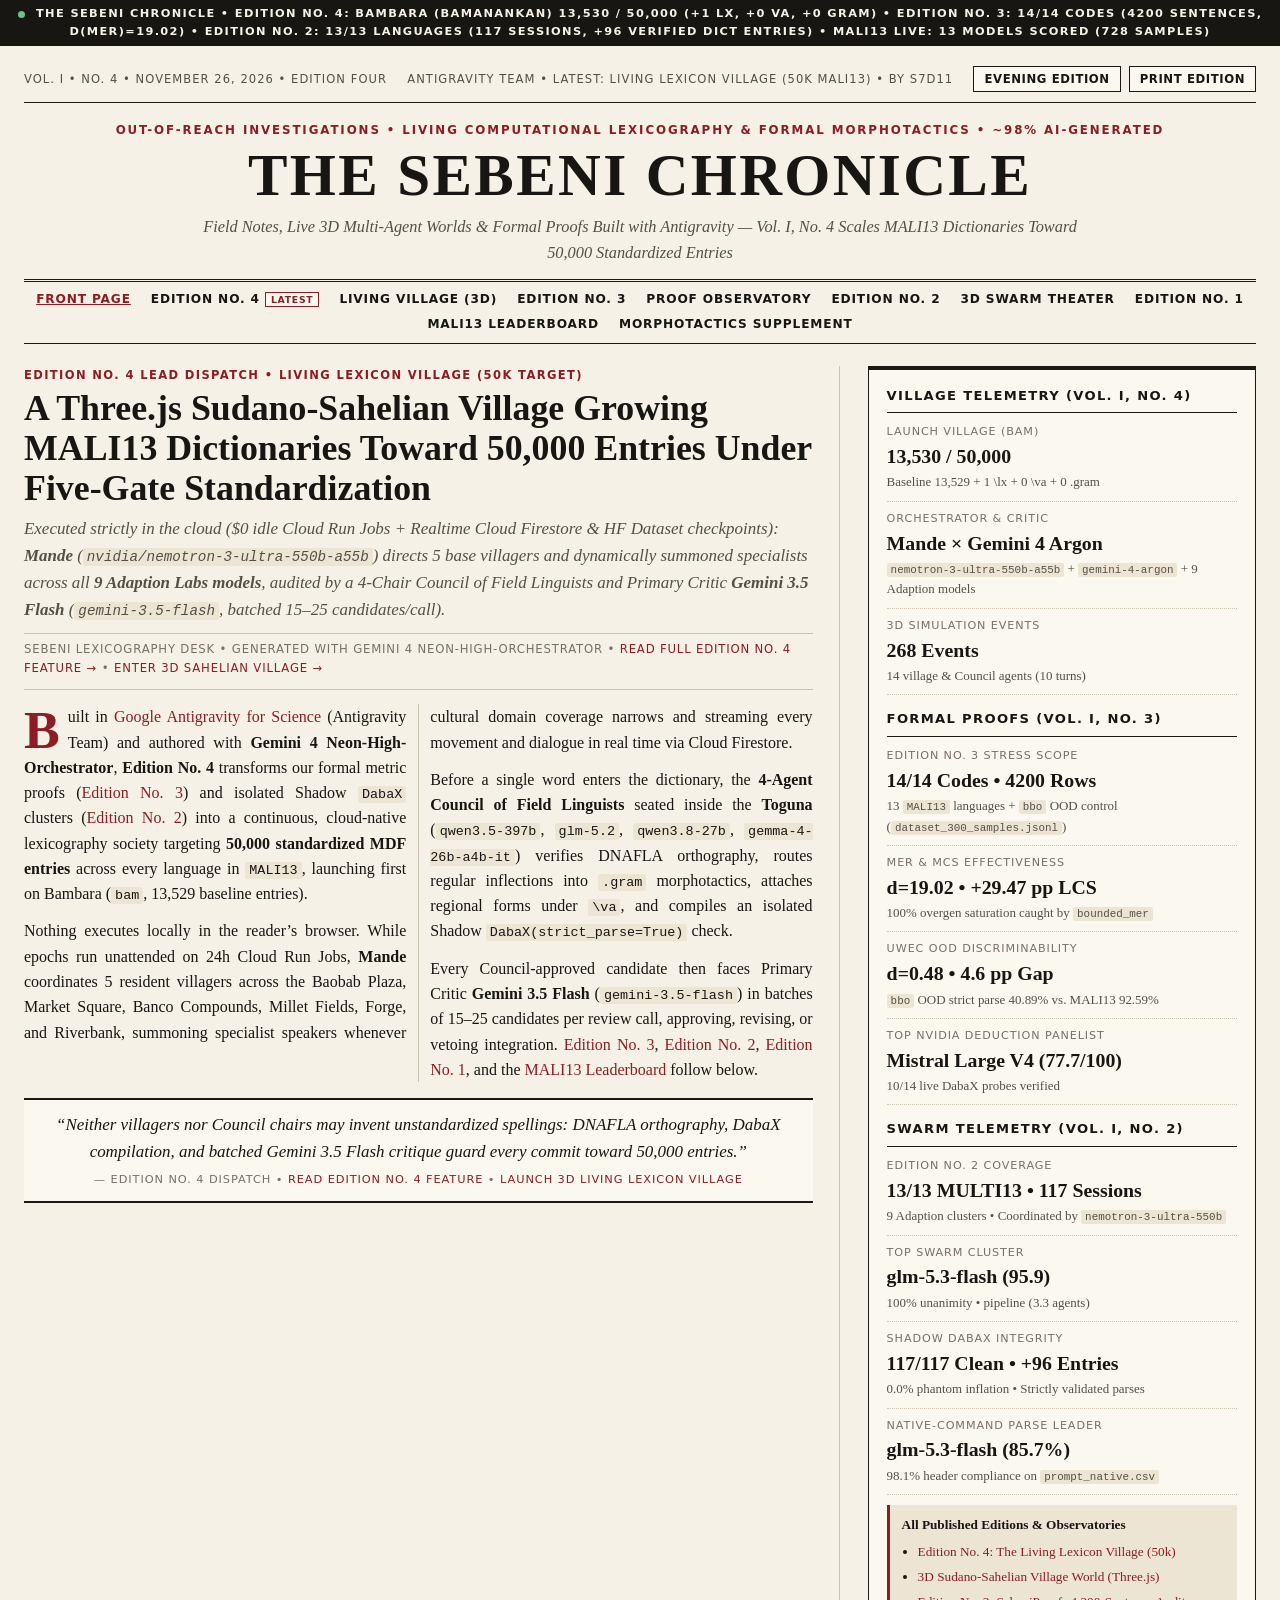
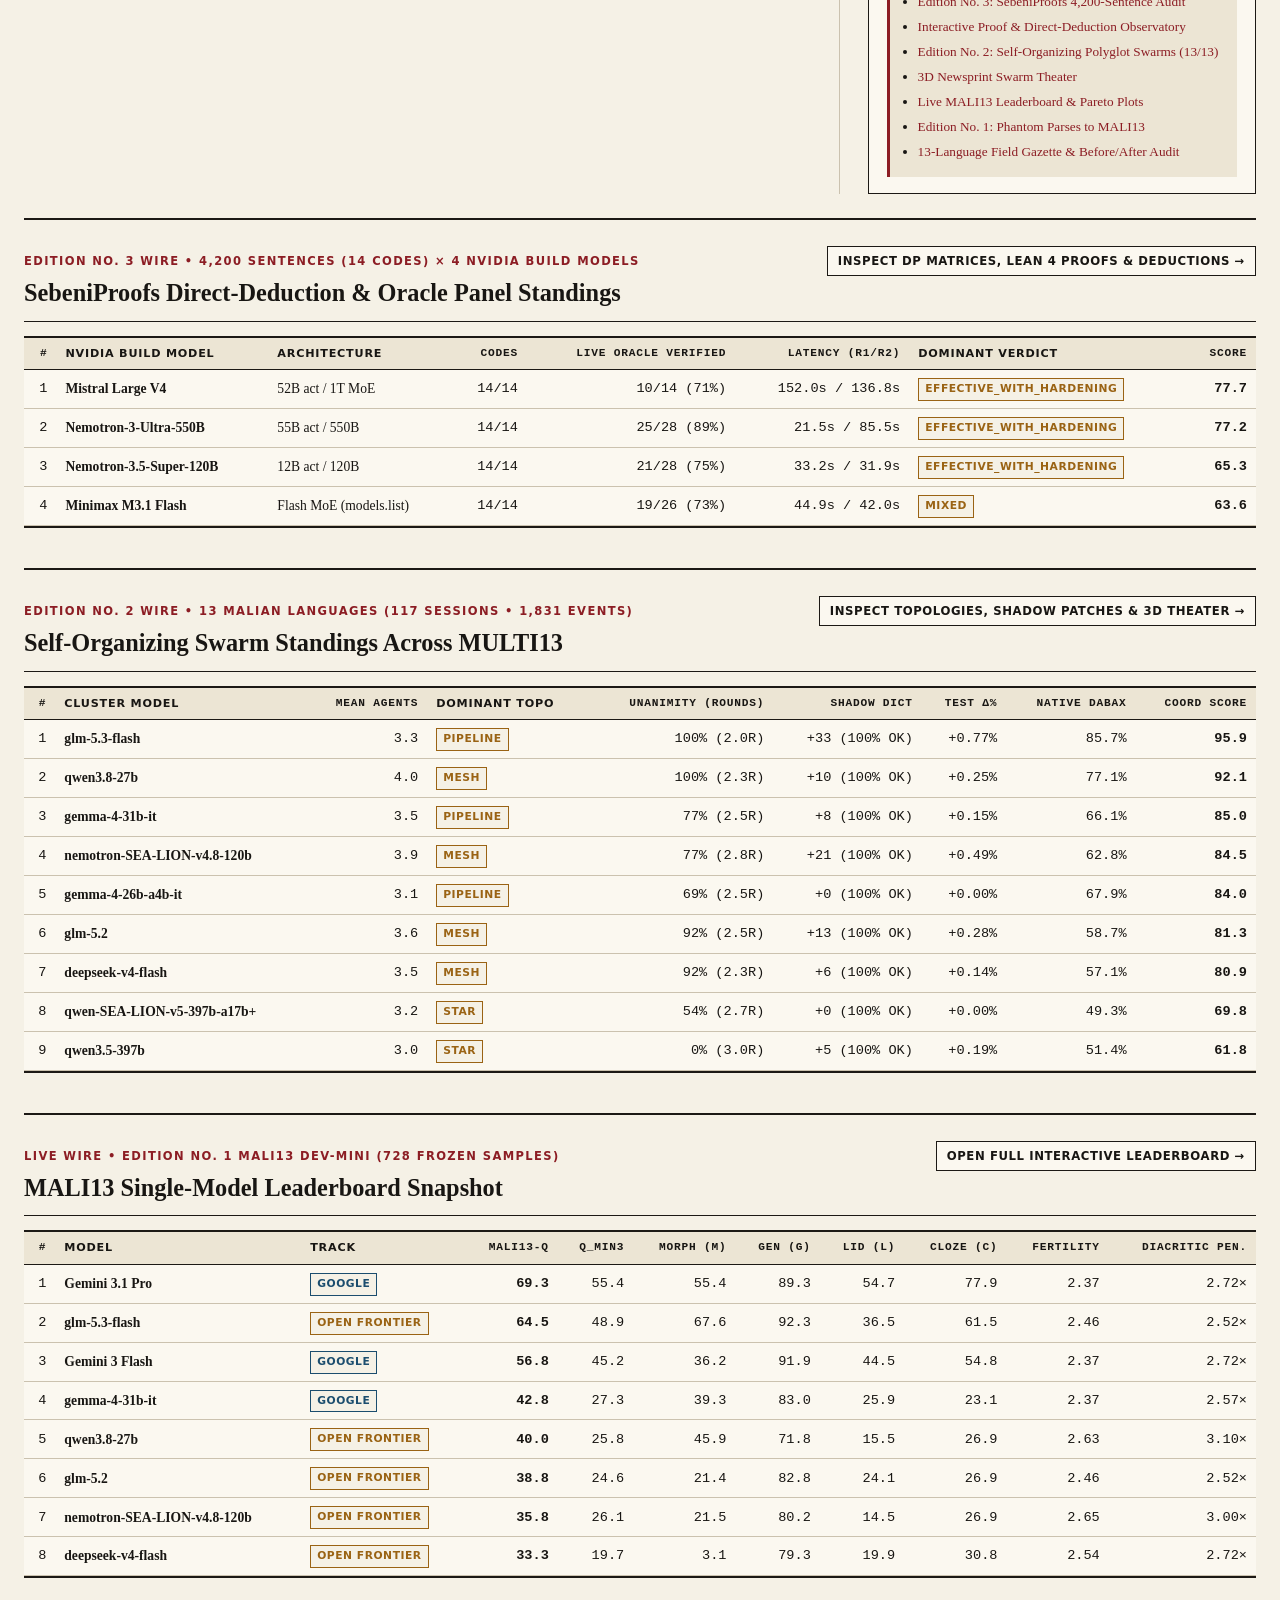
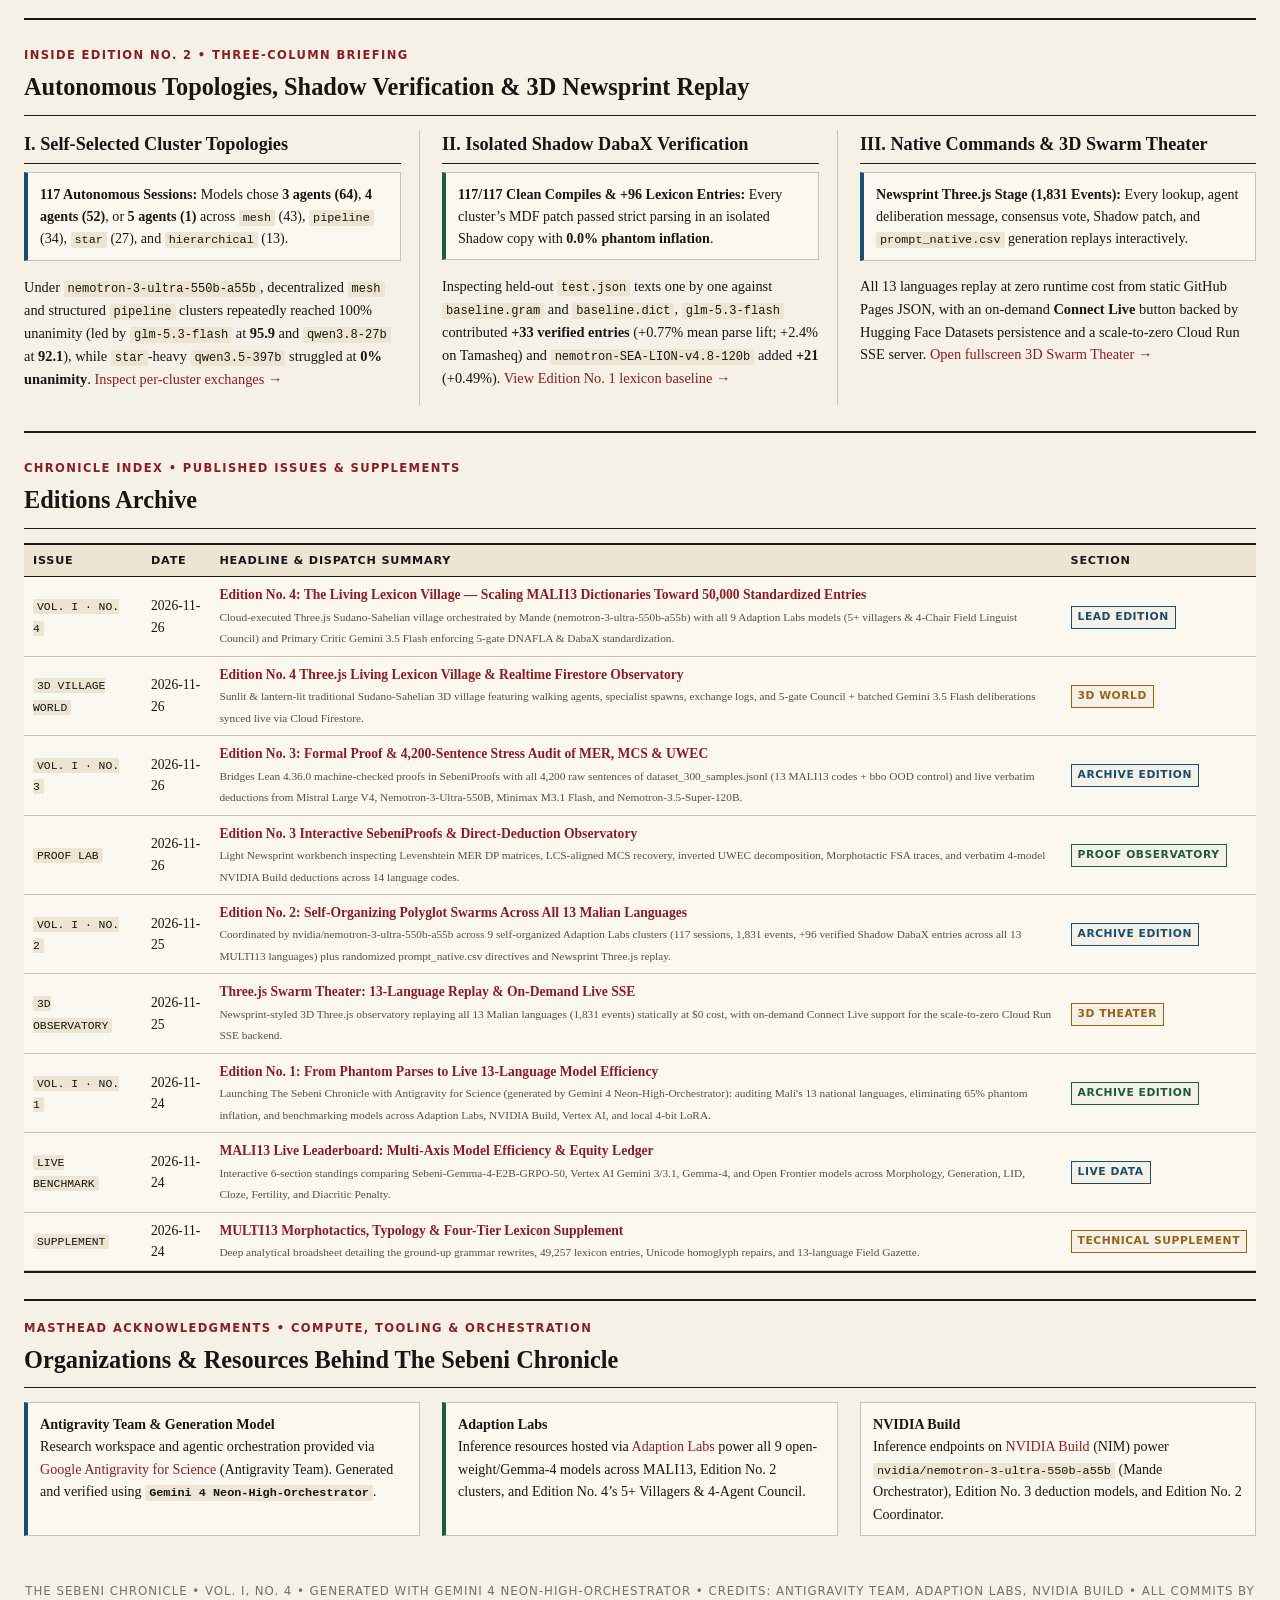
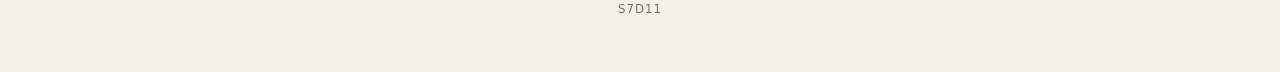
==== commit bd394d46: "UI: fix Firestore event decision sync, REST fallback & remove stale Argon/SSE links" ====
--- a/site/index.html
+++ b/site/index.html
@@ -43,18 +43,18 @@
       <article class="lead-story">
         <div class="section-kicker">Edition No. 4 Lead Dispatch &bull; Living Lexicon Village (50k Target)</div>
         <h2 class="lead-headline">A Three.js Sudano-Sahelian Village Growing MALI13 Dictionaries Toward 50,000 Entries Under Five-Gate Standardization</h2>
-        <p class="deck">Executed strictly in the cloud ($0 idle Cloud Run + HF Dataset persistence): <strong>Mande</strong> (<code>nvidia/nemotron-3-ultra-550b-a55b</code>) directs 5 base villagers and dynamically summoned specialists across all <strong>9 Adaption Labs models</strong>, audited by a 4-Chair Council of Field Linguists and Primary Critic <strong>Gemini 4 Argon</strong> (<code>gemini-4-argon</code>).</p>
+        <p class="deck">Executed strictly in the cloud ($0 idle Cloud Run Jobs + Realtime Cloud Firestore &amp; HF Dataset checkpoints): <strong>Mande</strong> (<code>nvidia/nemotron-3-ultra-550b-a55b</code>) directs 5 base villagers and dynamically summoned specialists across all <strong>9 Adaption Labs models</strong>, audited by a 4-Chair Council of Field Linguists and Primary Critic <strong>Gemini 3.5 Flash</strong> (<code>gemini-3.5-flash</code>, batched 15&ndash;25 candidates/call).</p>
         <div class="byline">Sebeni Lexicography Desk &bull; Generated with Gemini 4 Neon-High-Orchestrator &bull; <a href="editions/vol-01-no-04/index.html">Read Full Edition No. 4 Feature &rarr;</a> &bull; <a href="editions/vol-01-no-04/world.html">Enter 3D Sahelian Village &rarr;</a></div>
 
         <div class="news-cols-2">
           <p class="dropcap">Built in <a href="https://antigravity.google/use-cases/science/" target="_blank" rel="noopener">Google Antigravity for Science</a> (Antigravity Team) and authored with <strong>Gemini 4 Neon-High-Orchestrator</strong>, <strong>Edition No. 4</strong> transforms our formal metric proofs (<a href="editions/vol-01-no-03/index.html">Edition No. 3</a>) and isolated Shadow <code>DabaX</code> clusters (<a href="editions/vol-01-no-02/index.html">Edition No. 2</a>) into a continuous, cloud-native lexicography society targeting <strong>50,000 standardized MDF entries</strong> across every language in <code>MALI13</code>, launching first on Bambara (<code>bam</code>, 13,529 baseline entries).</p>
-          <p>Nothing executes locally in the reader&rsquo;s browser. While epochs run on scale-to-zero Cloud Run, <strong>Mande</strong> coordinates 5 resident villagers across the Baobab Plaza, Market Square, Banco Compounds, Millet Fields, Forge, and Riverbank, summoning specialist speakers whenever cultural domain coverage narrows and streaming every movement and dialogue to GitHub Pages over Server-Sent Events.</p>
+          <p>Nothing executes locally in the reader&rsquo;s browser. While epochs run unattended on 24h Cloud Run Jobs, <strong>Mande</strong> coordinates 5 resident villagers across the Baobab Plaza, Market Square, Banco Compounds, Millet Fields, Forge, and Riverbank, summoning specialist speakers whenever cultural domain coverage narrows and streaming every movement and dialogue in real time via Cloud Firestore.</p>
           <p>Before a single word enters the dictionary, the <strong>4-Agent Council of Field Linguists</strong> seated inside the <strong>Toguna</strong> (<code>qwen3.5-397b</code>, <code>glm-5.2</code>, <code>qwen3.8-27b</code>, <code>gemma-4-26b-a4b-it</code>) verifies DNAFLA orthography, routes regular inflections into <code>.gram</code> morphotactics, attaches regional forms under <code>\va</code>, and compiles an isolated Shadow <code>DabaX(strict_parse=True)</code> check.</p>
-          <p>Every Council-approved candidate then faces Primary Critic <strong>Gemini 4 Argon</strong> (<code>gemini-4-argon</code>), whose independent critique can approve, revise, or veto integration. <a href="editions/vol-01-no-03/index.html">Edition No. 3</a>, <a href="editions/vol-01-no-02/index.html">Edition No. 2</a>, <a href="editions/vol-01-no-01/index.html">Edition No. 1</a>, and the <a href="leaderboard.html">MALI13 Leaderboard</a> follow below.</p>
+          <p>Every Council-approved candidate then faces Primary Critic <strong>Gemini 3.5 Flash</strong> (<code>gemini-3.5-flash</code>) in batches of 15&ndash;25 candidates per review call, approving, revising, or vetoing integration. <a href="editions/vol-01-no-03/index.html">Edition No. 3</a>, <a href="editions/vol-01-no-02/index.html">Edition No. 2</a>, <a href="editions/vol-01-no-01/index.html">Edition No. 1</a>, and the <a href="leaderboard.html">MALI13 Leaderboard</a> follow below.</p>
         </div>
 
         <blockquote class="pull-quote">
-          &ldquo;Neither villagers nor Council chairs may invent unstandardized spellings: DNAFLA orthography, DabaX compilation, and Gemini 4 Argon critique guard every commit toward 50,000 entries.&rdquo;
+          &ldquo;Neither villagers nor Council chairs may invent unstandardized spellings: DNAFLA orthography, DabaX compilation, and batched Gemini 3.5 Flash critique guard every commit toward 50,000 entries.&rdquo;
           <cite>&mdash; Edition No. 4 Dispatch &bull; <a href="editions/vol-01-no-04/index.html">Read Edition No. 4 Feature</a> &bull; <a href="editions/vol-01-no-04/world.html">Launch 3D Living Lexicon Village</a></cite>
         </blockquote>
       </article>
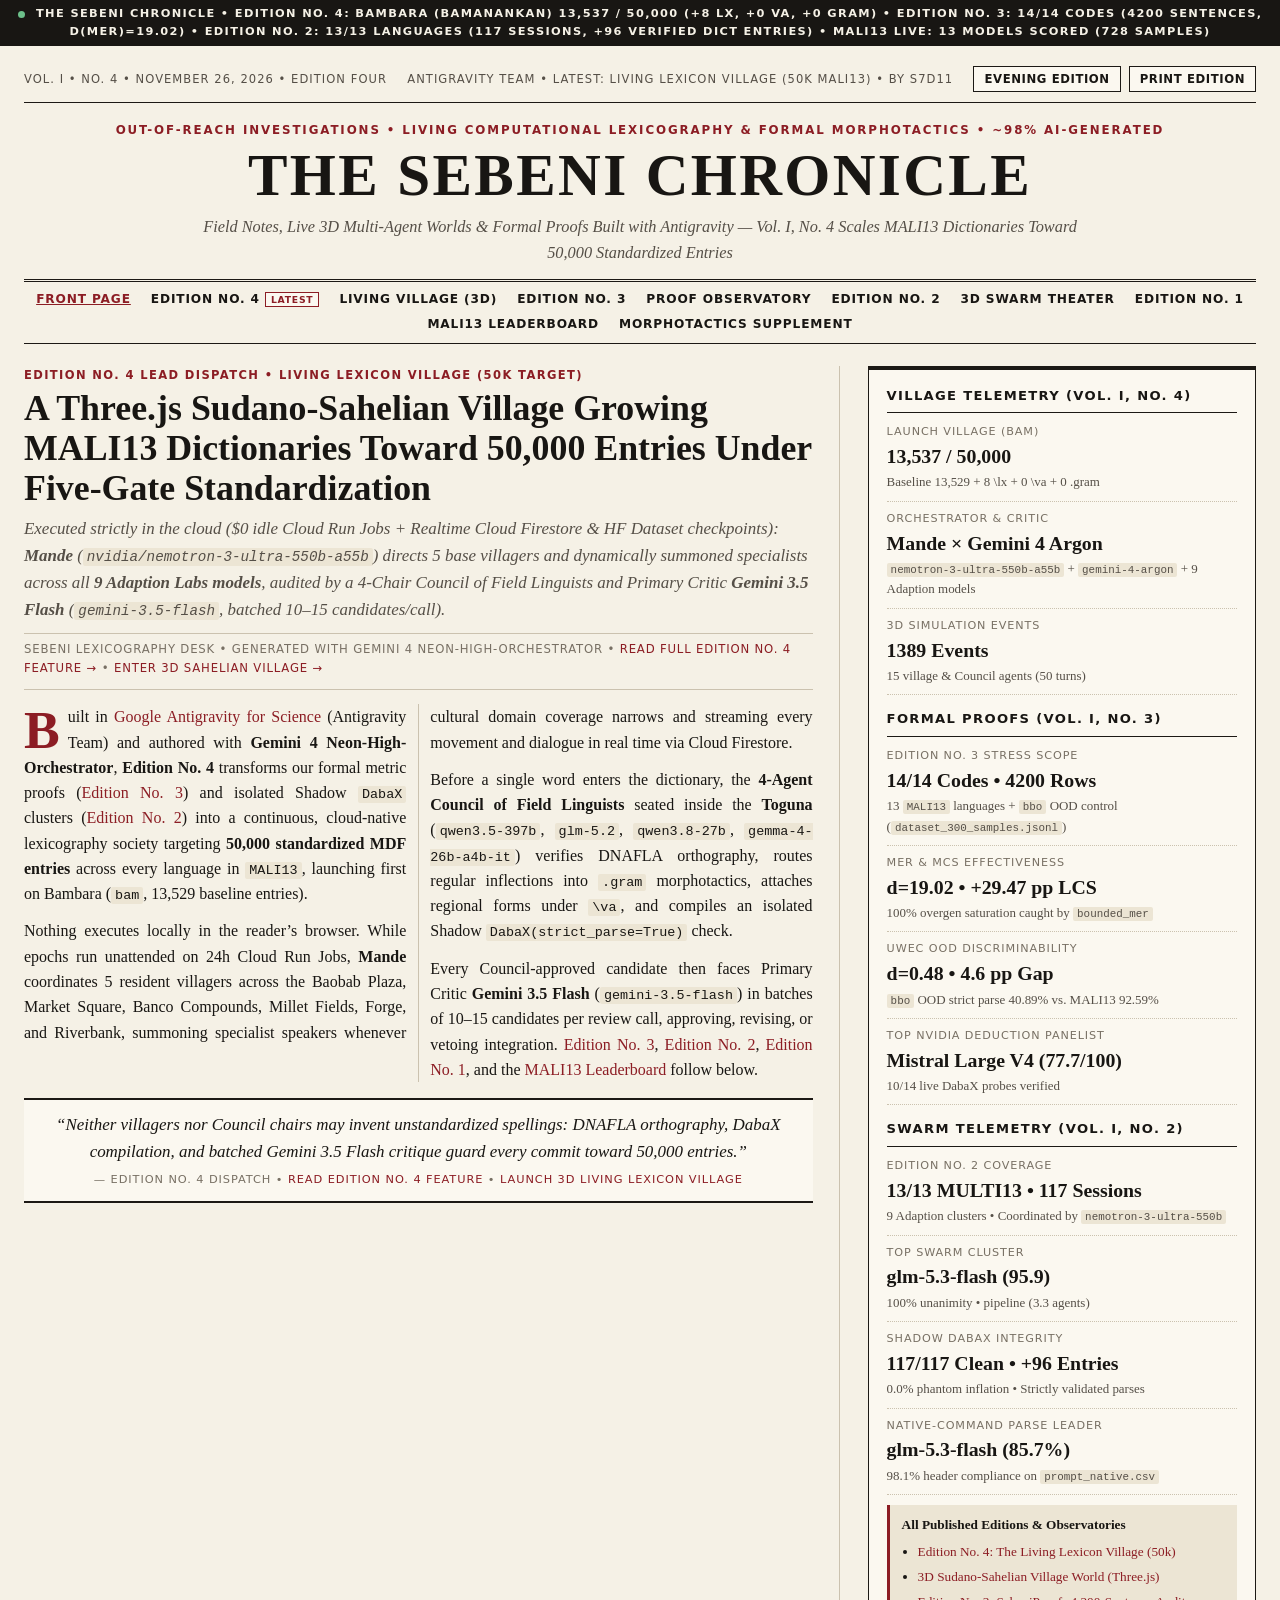
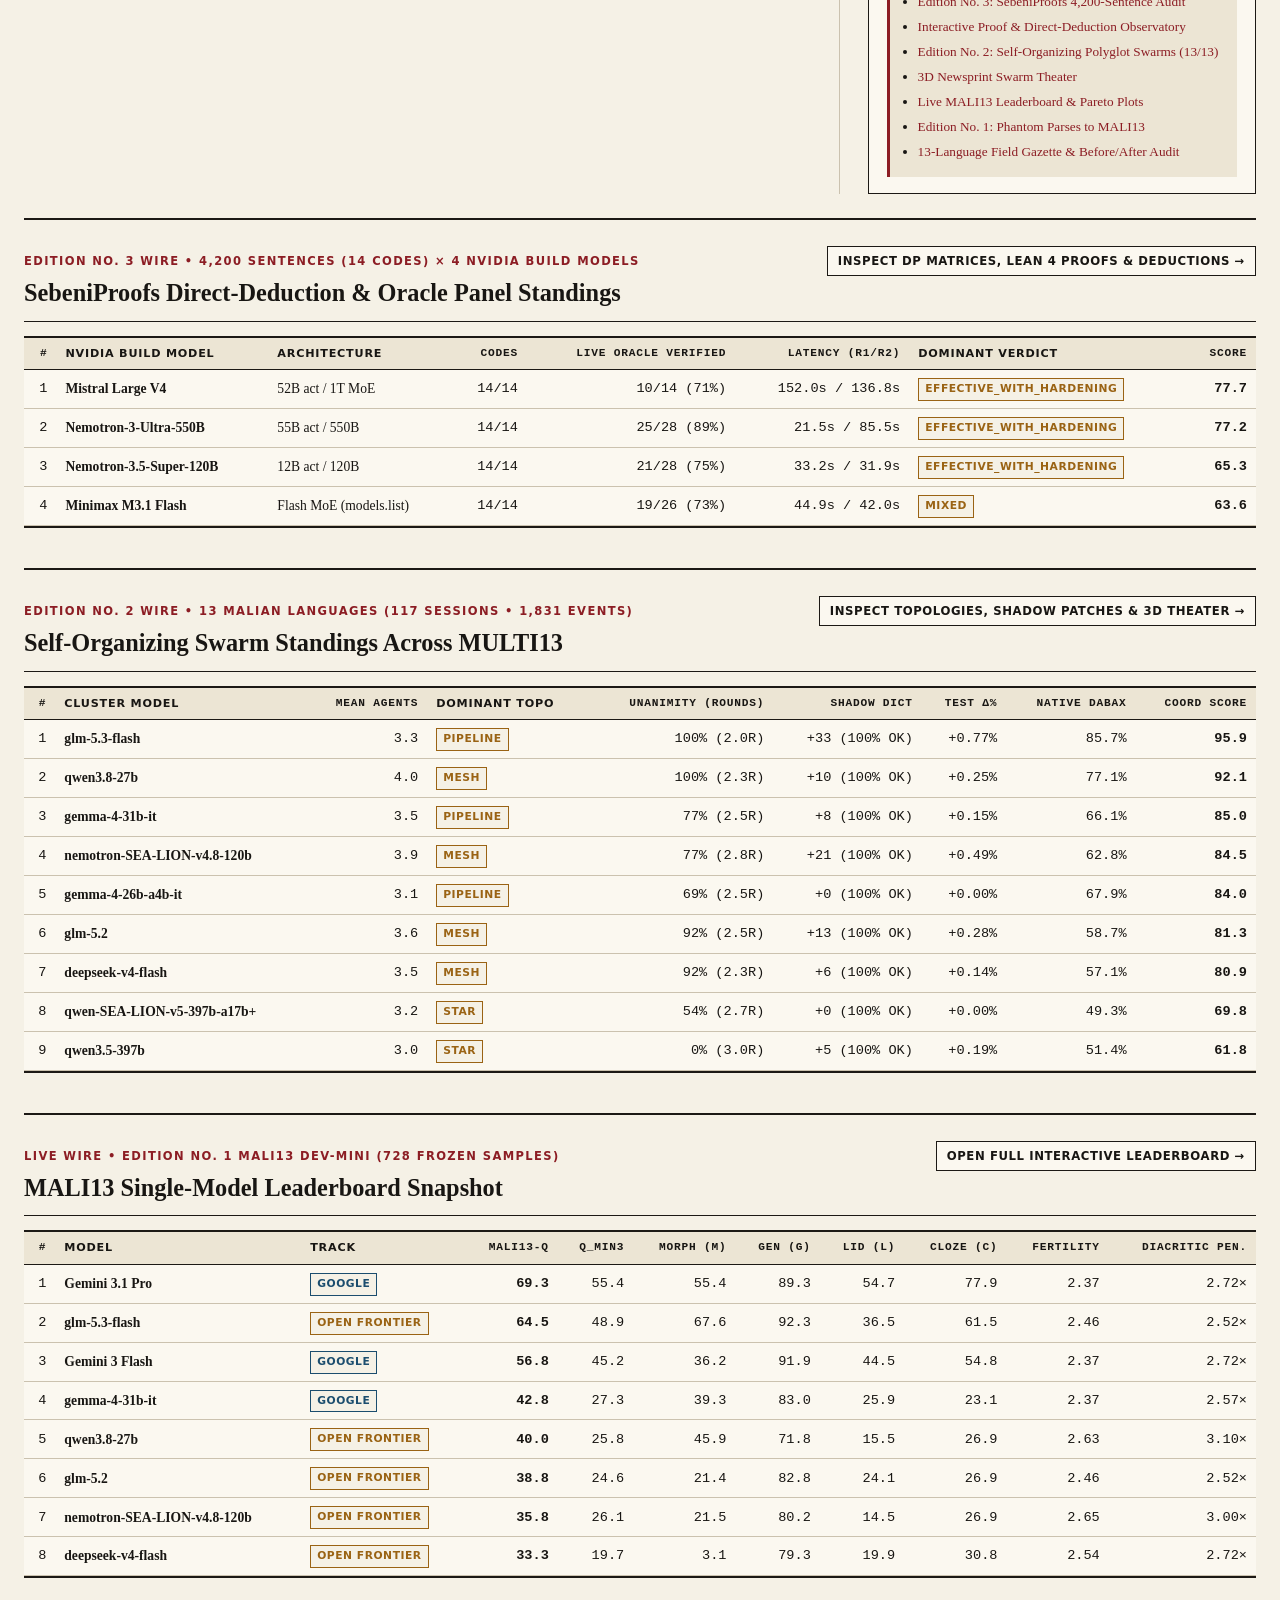
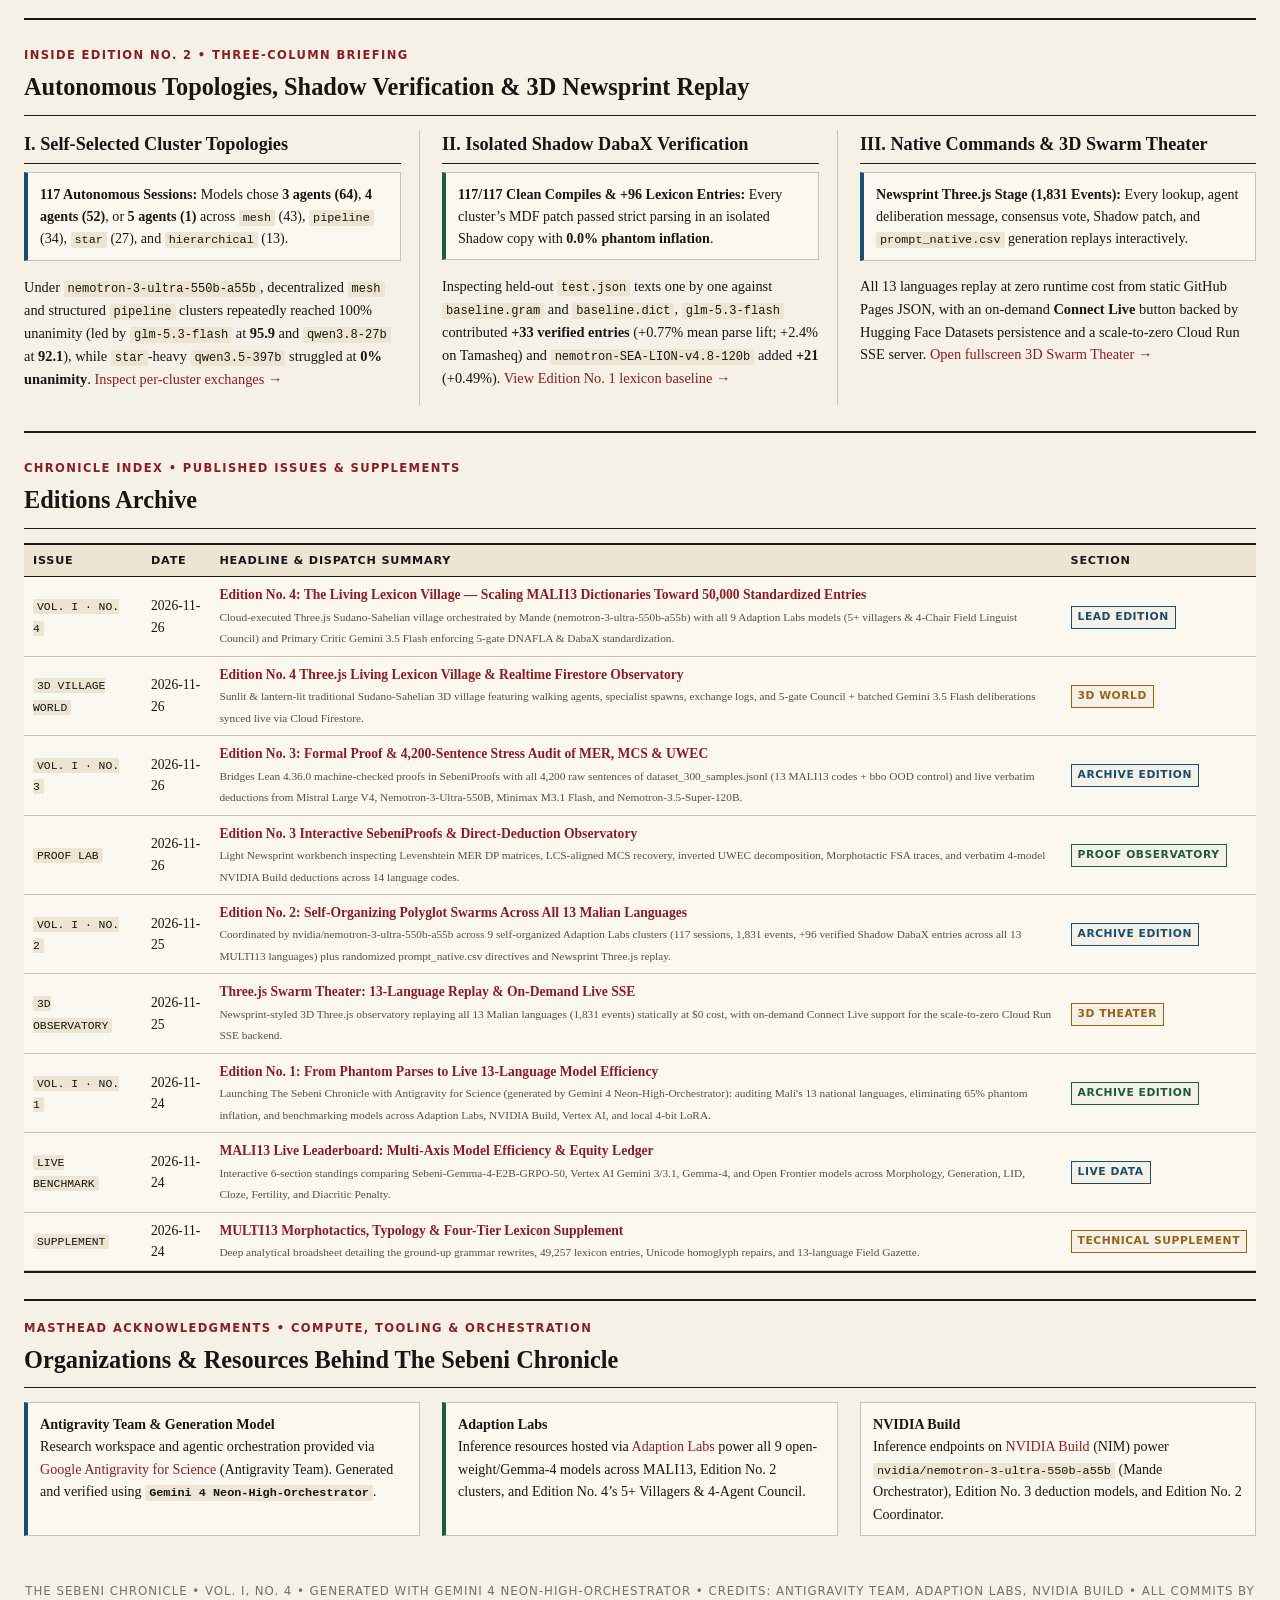
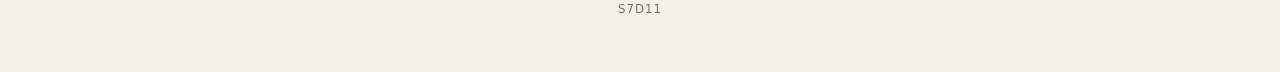
==== commit ad248fce: "Scale Edition 4 across all 13 MALI13 languages & fix critic batching" ====
--- a/site/index.html
+++ b/site/index.html
@@ -43,14 +43,14 @@
       <article class="lead-story">
         <div class="section-kicker">Edition No. 4 Lead Dispatch &bull; Living Lexicon Village (50k Target)</div>
         <h2 class="lead-headline">A Three.js Sudano-Sahelian Village Growing MALI13 Dictionaries Toward 50,000 Entries Under Five-Gate Standardization</h2>
-        <p class="deck">Executed strictly in the cloud ($0 idle Cloud Run Jobs + Realtime Cloud Firestore &amp; HF Dataset checkpoints): <strong>Mande</strong> (<code>nvidia/nemotron-3-ultra-550b-a55b</code>) directs 5 base villagers and dynamically summoned specialists across all <strong>9 Adaption Labs models</strong>, audited by a 4-Chair Council of Field Linguists and Primary Critic <strong>Gemini 3.5 Flash</strong> (<code>gemini-3.5-flash</code>, batched 15&ndash;25 candidates/call).</p>
+        <p class="deck">Executed strictly in the cloud ($0 idle Cloud Run Jobs + Realtime Cloud Firestore &amp; HF Dataset checkpoints): <strong>Mande</strong> (<code>nvidia/nemotron-3-ultra-550b-a55b</code>) directs 5 base villagers and dynamically summoned specialists across all <strong>9 Adaption Labs models</strong>, audited by a 4-Chair Council of Field Linguists and Primary Critic <strong>Gemini 3.5 Flash</strong> (<code>gemini-3.5-flash</code>, batched 10&ndash;15 candidates/call).</p>
         <div class="byline">Sebeni Lexicography Desk &bull; Generated with Gemini 4 Neon-High-Orchestrator &bull; <a href="editions/vol-01-no-04/index.html">Read Full Edition No. 4 Feature &rarr;</a> &bull; <a href="editions/vol-01-no-04/world.html">Enter 3D Sahelian Village &rarr;</a></div>
 
         <div class="news-cols-2">
           <p class="dropcap">Built in <a href="https://antigravity.google/use-cases/science/" target="_blank" rel="noopener">Google Antigravity for Science</a> (Antigravity Team) and authored with <strong>Gemini 4 Neon-High-Orchestrator</strong>, <strong>Edition No. 4</strong> transforms our formal metric proofs (<a href="editions/vol-01-no-03/index.html">Edition No. 3</a>) and isolated Shadow <code>DabaX</code> clusters (<a href="editions/vol-01-no-02/index.html">Edition No. 2</a>) into a continuous, cloud-native lexicography society targeting <strong>50,000 standardized MDF entries</strong> across every language in <code>MALI13</code>, launching first on Bambara (<code>bam</code>, 13,529 baseline entries).</p>
           <p>Nothing executes locally in the reader&rsquo;s browser. While epochs run unattended on 24h Cloud Run Jobs, <strong>Mande</strong> coordinates 5 resident villagers across the Baobab Plaza, Market Square, Banco Compounds, Millet Fields, Forge, and Riverbank, summoning specialist speakers whenever cultural domain coverage narrows and streaming every movement and dialogue in real time via Cloud Firestore.</p>
           <p>Before a single word enters the dictionary, the <strong>4-Agent Council of Field Linguists</strong> seated inside the <strong>Toguna</strong> (<code>qwen3.5-397b</code>, <code>glm-5.2</code>, <code>qwen3.8-27b</code>, <code>gemma-4-26b-a4b-it</code>) verifies DNAFLA orthography, routes regular inflections into <code>.gram</code> morphotactics, attaches regional forms under <code>\va</code>, and compiles an isolated Shadow <code>DabaX(strict_parse=True)</code> check.</p>
-          <p>Every Council-approved candidate then faces Primary Critic <strong>Gemini 3.5 Flash</strong> (<code>gemini-3.5-flash</code>) in batches of 15&ndash;25 candidates per review call, approving, revising, or vetoing integration. <a href="editions/vol-01-no-03/index.html">Edition No. 3</a>, <a href="editions/vol-01-no-02/index.html">Edition No. 2</a>, <a href="editions/vol-01-no-01/index.html">Edition No. 1</a>, and the <a href="leaderboard.html">MALI13 Leaderboard</a> follow below.</p>
+          <p>Every Council-approved candidate then faces Primary Critic <strong>Gemini 3.5 Flash</strong> (<code>gemini-3.5-flash</code>) in batches of 10&ndash;15 candidates per review call, approving, revising, or vetoing integration. <a href="editions/vol-01-no-03/index.html">Edition No. 3</a>, <a href="editions/vol-01-no-02/index.html">Edition No. 2</a>, <a href="editions/vol-01-no-01/index.html">Edition No. 1</a>, and the <a href="leaderboard.html">MALI13 Leaderboard</a> follow below.</p>
         </div>
 
         <blockquote class="pull-quote">
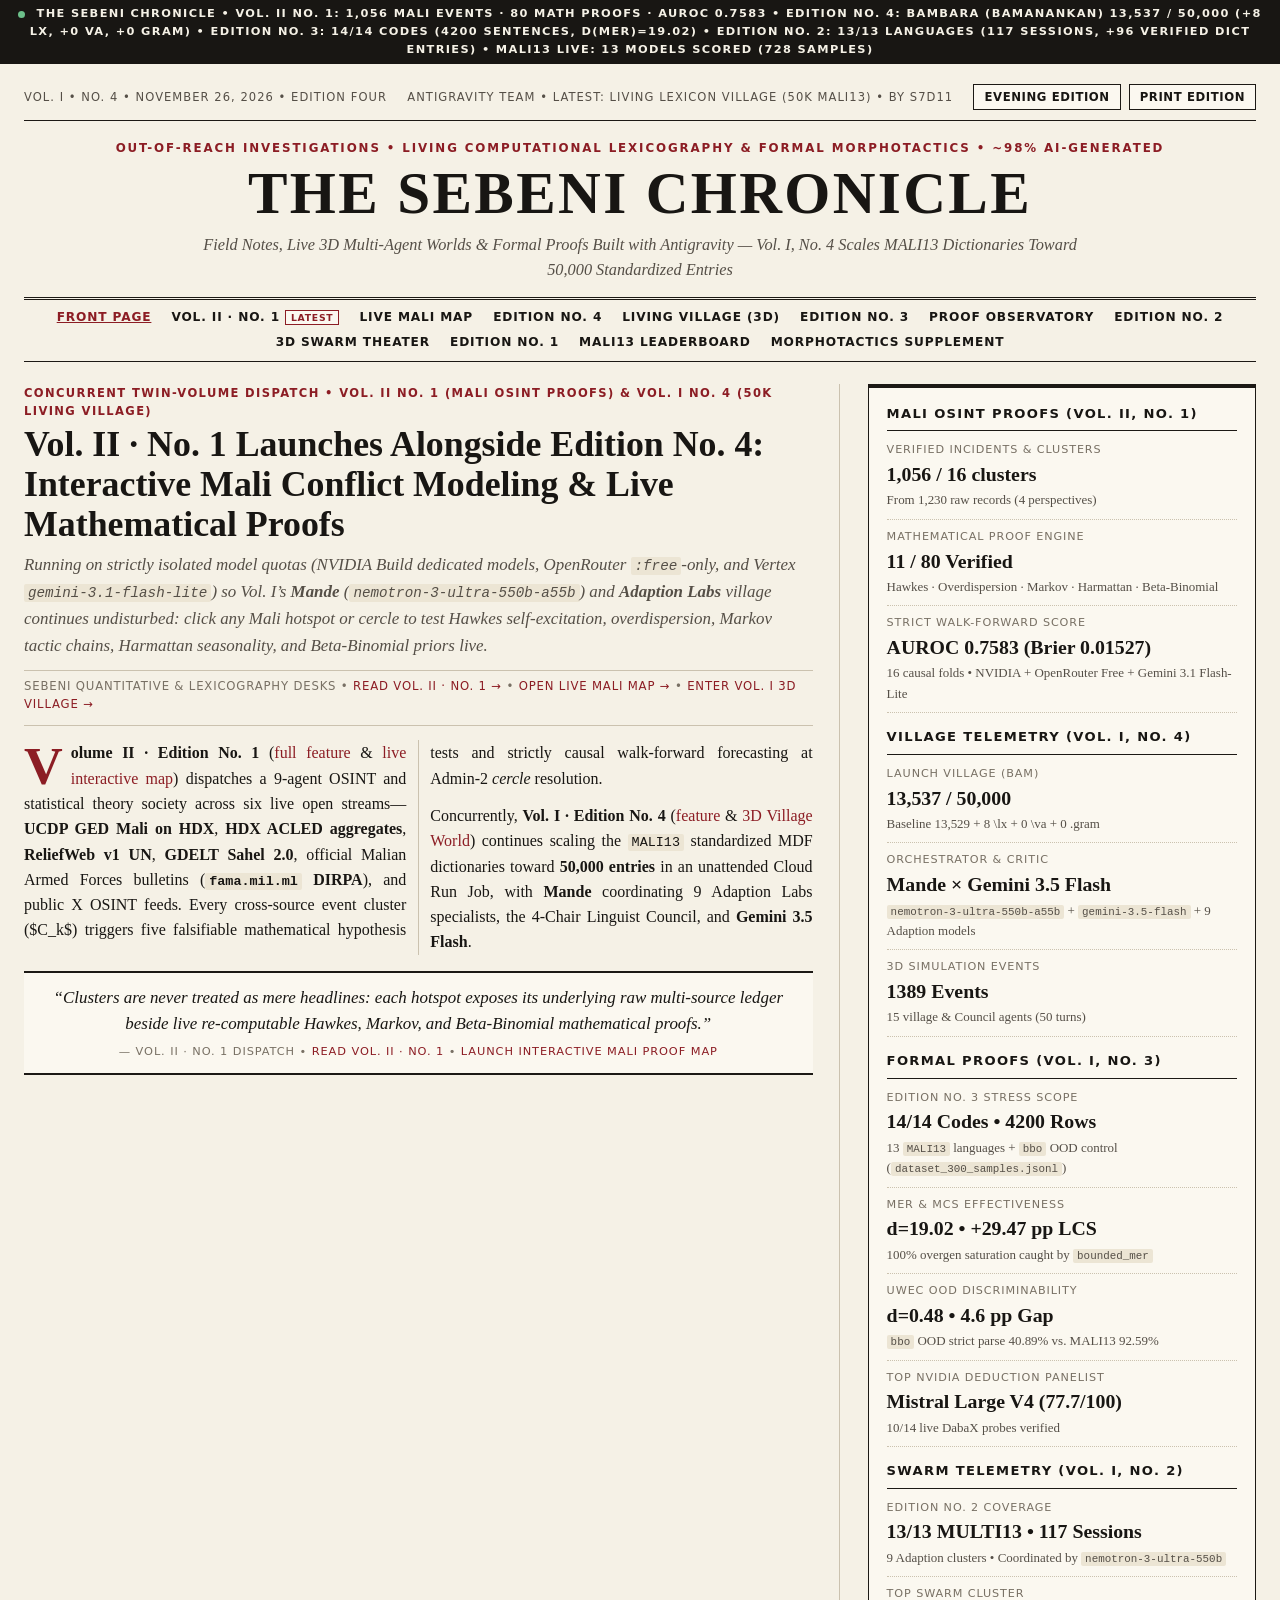
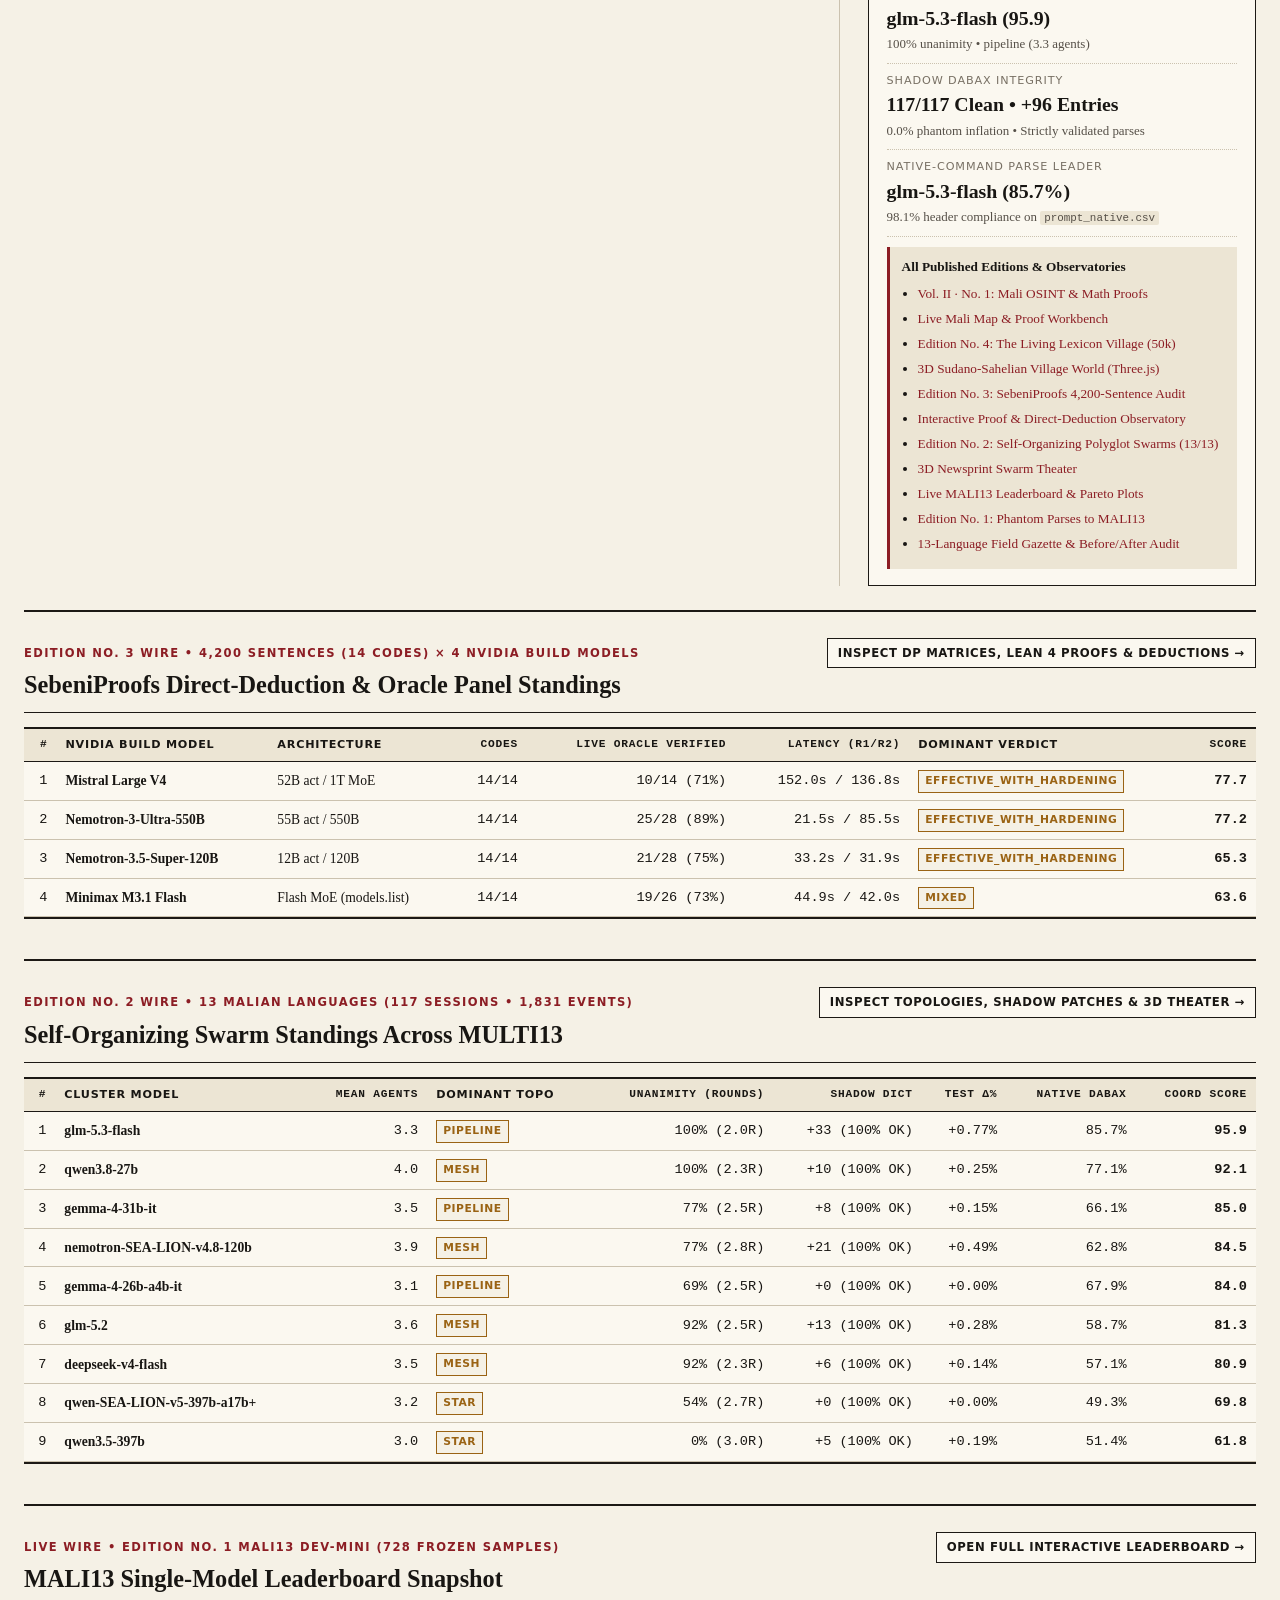
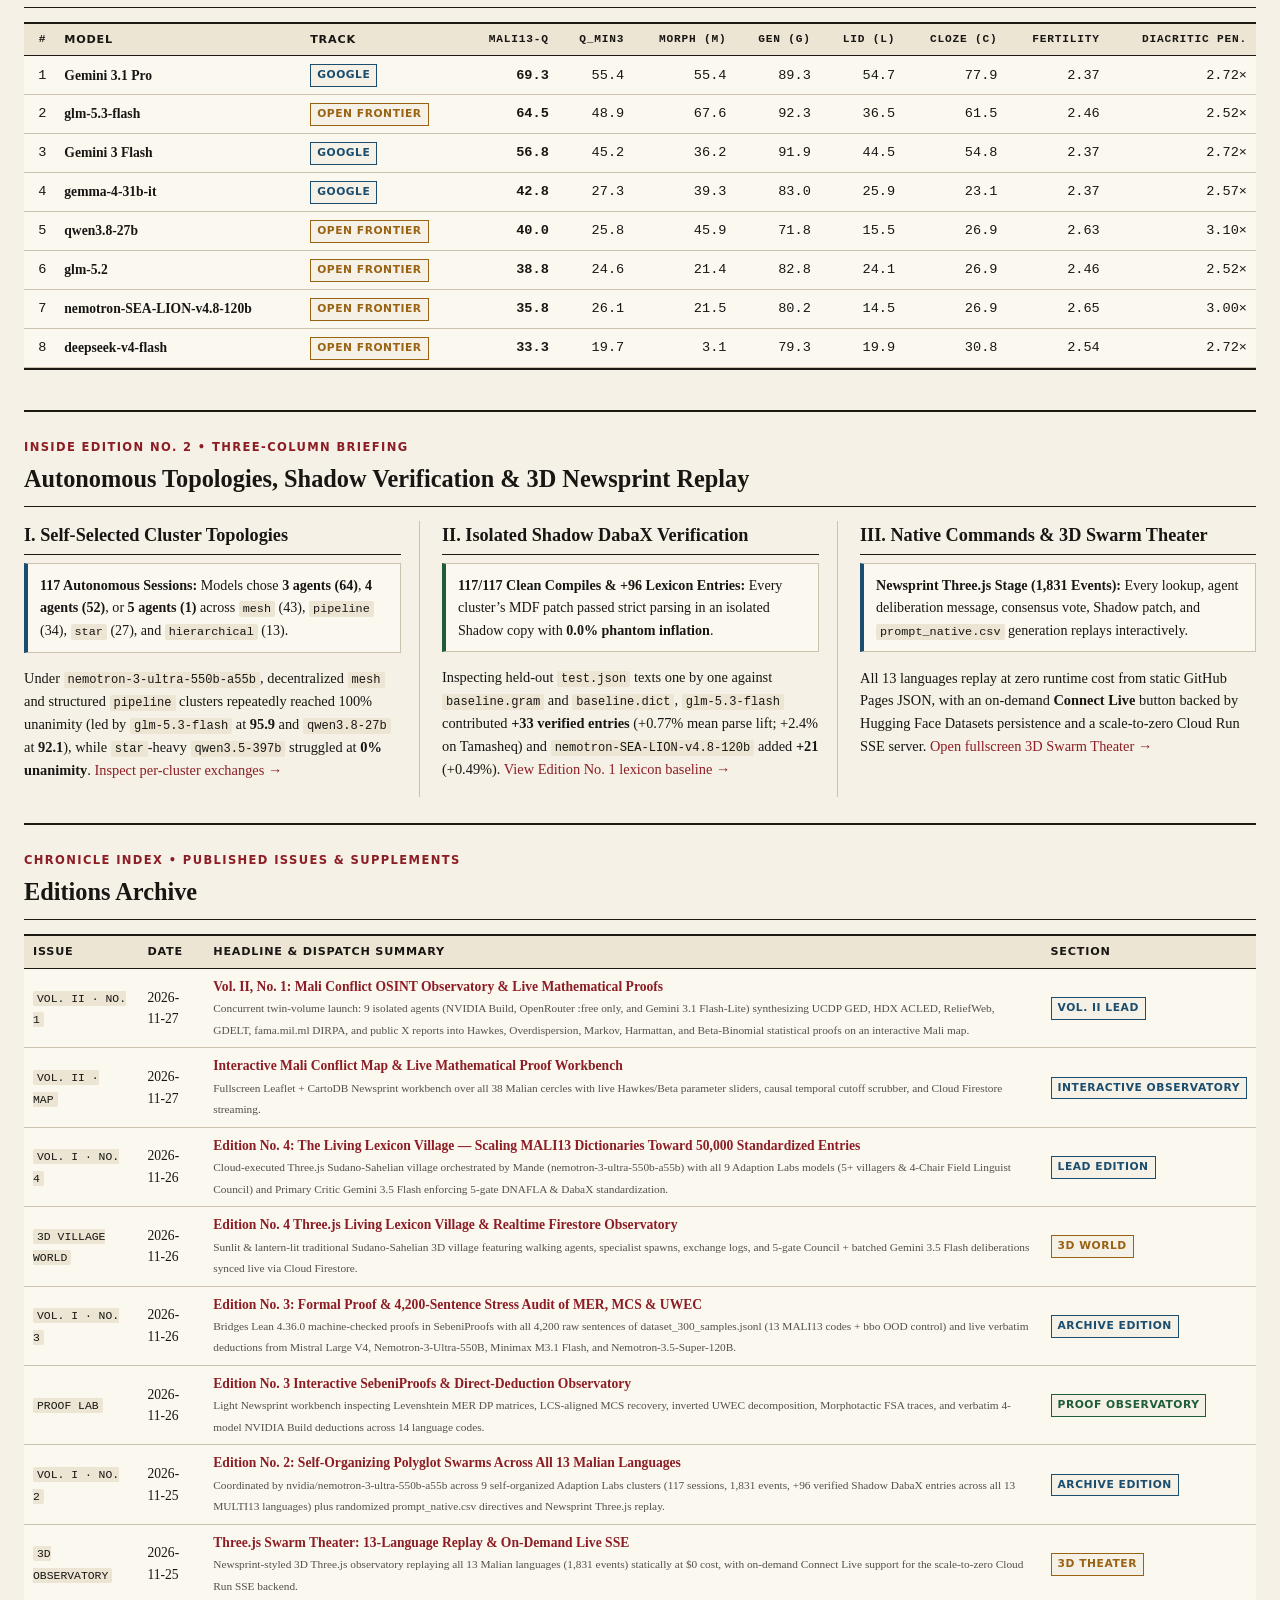
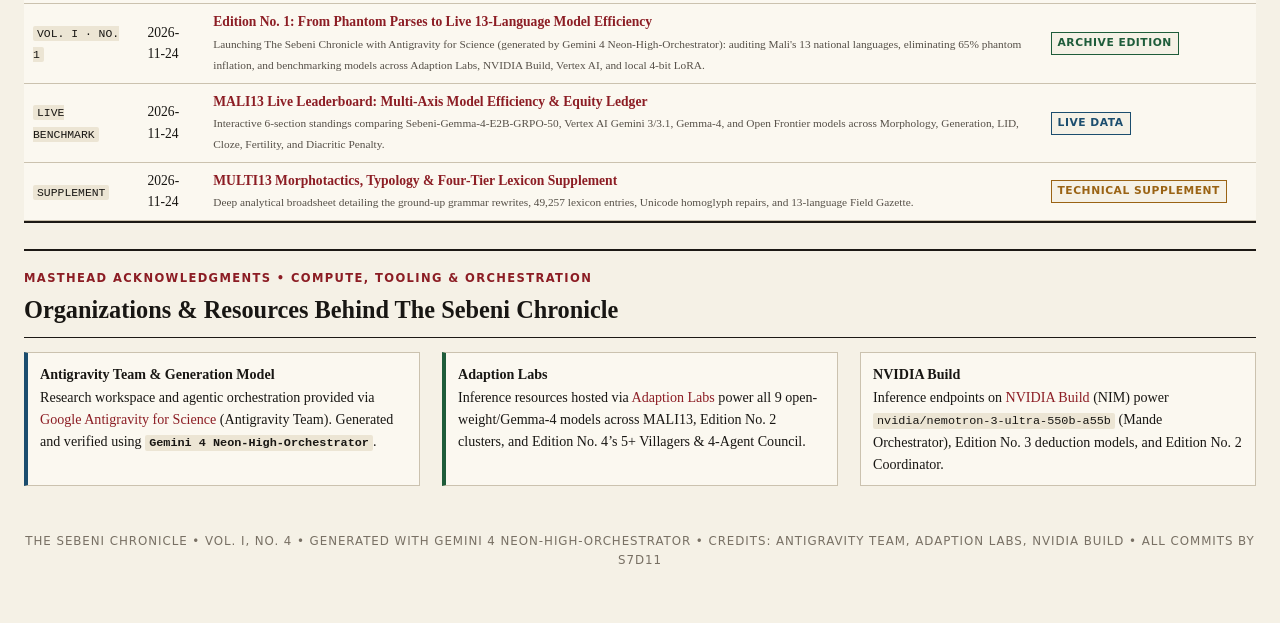
==== commit adef4c0e: "Launch Vol. II No. 1: Mali OSINT Observatory & Live Mathematical Proofs" ====
--- a/site/index.html
+++ b/site/index.html
@@ -30,37 +30,42 @@
 
     <nav class="ed-nav" data-chronicle-nav="1">
       <a class="active" href="index.html">Front Page</a>
-      <a href="editions/vol-01-no-04/index.html">Edition No. 4 <span class="nav-badge">Latest</span></a>
+      <a href="editions/vol-02-no-01/index.html">Vol. II · No. 1 <span class="nav-badge">Latest</span></a>
+      <a href="editions/vol-02-no-01/map.html">Live Mali Map</a>
+      <a href="editions/vol-01-no-04/index.html">Edition No. 4</a>
       <a href="editions/vol-01-no-04/world.html">Living Village (3D)</a>
       <a href="editions/vol-01-no-03/index.html">Edition No. 3</a>
-      <a href="editions/vol-01-no-02/index.html">Edition No. 2</a>
-      <a href="editions/vol-01-no-01/index.html">Edition No. 1</a>
       <a href="leaderboard.html">MALI13 Leaderboard</a>
     </nav>
 
-    <!-- FRONT SPREAD (EDITION NO. 4 LEAD) -->
+    <!-- TWIN-VOLUME FRONT SPREAD (VOL. II NO. 1 + VOL. I NO. 4) -->
     <div class="front-spread">
       <article class="lead-story">
-        <div class="section-kicker">Edition No. 4 Lead Dispatch &bull; Living Lexicon Village (50k Target)</div>
-        <h2 class="lead-headline">A Three.js Sudano-Sahelian Village Growing MALI13 Dictionaries Toward 50,000 Entries Under Five-Gate Standardization</h2>
-        <p class="deck">Executed strictly in the cloud ($0 idle Cloud Run Jobs + Realtime Cloud Firestore &amp; HF Dataset checkpoints): <strong>Mande</strong> (<code>nvidia/nemotron-3-ultra-550b-a55b</code>) directs 5 base villagers and dynamically summoned specialists across all <strong>9 Adaption Labs models</strong>, audited by a 4-Chair Council of Field Linguists and Primary Critic <strong>Gemini 3.5 Flash</strong> (<code>gemini-3.5-flash</code>, batched 10&ndash;15 candidates/call).</p>
-        <div class="byline">Sebeni Lexicography Desk &bull; Generated with Gemini 4 Neon-High-Orchestrator &bull; <a href="editions/vol-01-no-04/index.html">Read Full Edition No. 4 Feature &rarr;</a> &bull; <a href="editions/vol-01-no-04/world.html">Enter 3D Sahelian Village &rarr;</a></div>
+        <div class="section-kicker">Concurrent Twin-Volume Dispatch &bull; Vol. II No. 1 (Mali OSINT Proofs) &amp; Vol. I No. 4 (50k Living Village)</div>
+        <h2 class="lead-headline">Vol. II &middot; No. 1 Launches Alongside Edition No. 4: Interactive Mali Conflict Modeling &amp; Live Mathematical Proofs</h2>
+        <p class="deck">Running on strictly isolated model quotas (NVIDIA Build dedicated models, OpenRouter <code>:free</code>-only, and Vertex <code>gemini-3.1-flash-lite</code>) so Vol. I&rsquo;s <strong>Mande</strong> (<code>nemotron-3-ultra-550b-a55b</code>) and <strong>Adaption Labs</strong> village continues undisturbed: click any Mali hotspot or <em>cercle</em> to test Hawkes self-excitation, overdispersion, Markov tactic chains, Harmattan seasonality, and Beta-Binomial priors live.</p>
+        <div class="byline">Sebeni Quantitative &amp; Lexicography Desks &bull; <a href="editions/vol-02-no-01/index.html">Read Vol. II &middot; No. 1 &rarr;</a> &bull; <a href="editions/vol-02-no-01/map.html">Open Live Mali Map &rarr;</a> &bull; <a href="editions/vol-01-no-04/world.html">Enter Vol. I 3D Village &rarr;</a></div>
 
         <div class="news-cols-2">
-          <p class="dropcap">Built in <a href="https://antigravity.google/use-cases/science/" target="_blank" rel="noopener">Google Antigravity for Science</a> (Antigravity Team) and authored with <strong>Gemini 4 Neon-High-Orchestrator</strong>, <strong>Edition No. 4</strong> transforms our formal metric proofs (<a href="editions/vol-01-no-03/index.html">Edition No. 3</a>) and isolated Shadow <code>DabaX</code> clusters (<a href="editions/vol-01-no-02/index.html">Edition No. 2</a>) into a continuous, cloud-native lexicography society targeting <strong>50,000 standardized MDF entries</strong> across every language in <code>MALI13</code>, launching first on Bambara (<code>bam</code>, 13,529 baseline entries).</p>
-          <p>Nothing executes locally in the reader&rsquo;s browser. While epochs run unattended on 24h Cloud Run Jobs, <strong>Mande</strong> coordinates 5 resident villagers across the Baobab Plaza, Market Square, Banco Compounds, Millet Fields, Forge, and Riverbank, summoning specialist speakers whenever cultural domain coverage narrows and streaming every movement and dialogue in real time via Cloud Firestore.</p>
-          <p>Before a single word enters the dictionary, the <strong>4-Agent Council of Field Linguists</strong> seated inside the <strong>Toguna</strong> (<code>qwen3.5-397b</code>, <code>glm-5.2</code>, <code>qwen3.8-27b</code>, <code>gemma-4-26b-a4b-it</code>) verifies DNAFLA orthography, routes regular inflections into <code>.gram</code> morphotactics, attaches regional forms under <code>\va</code>, and compiles an isolated Shadow <code>DabaX(strict_parse=True)</code> check.</p>
-          <p>Every Council-approved candidate then faces Primary Critic <strong>Gemini 3.5 Flash</strong> (<code>gemini-3.5-flash</code>) in batches of 10&ndash;15 candidates per review call, approving, revising, or vetoing integration. <a href="editions/vol-01-no-03/index.html">Edition No. 3</a>, <a href="editions/vol-01-no-02/index.html">Edition No. 2</a>, <a href="editions/vol-01-no-01/index.html">Edition No. 1</a>, and the <a href="leaderboard.html">MALI13 Leaderboard</a> follow below.</p>
+          <p class="dropcap"><strong>Volume II &middot; Edition No. 1</strong> (<a href="editions/vol-02-no-01/index.html">full feature</a> &amp; <a href="editions/vol-02-no-01/map.html">live interactive map</a>) dispatches a 9-agent OSINT and statistical theory society across six live open streams&mdash;<strong>UCDP GED Mali on HDX</strong>, <strong>HDX ACLED aggregates</strong>, <strong>ReliefWeb v1 UN</strong>, <strong>GDELT Sahel 2.0</strong>, official Malian Armed Forces bulletins (<strong><code>fama.mil.ml</code> DIRPA</strong>), and public X OSINT feeds. Every cross-source event cluster ($C_k$) triggers five falsifiable mathematical hypothesis tests and strictly causal walk-forward forecasting at Admin-2 <em>cercle</em> resolution.</p>
+          <p>Concurrently, <strong>Vol. I &middot; Edition No. 4</strong> (<a href="editions/vol-01-no-04/index.html">feature</a> &amp; <a href="editions/vol-01-no-04/world.html">3D Village World</a>) continues scaling the <code>MALI13</code> standardized MDF dictionaries toward <strong>50,000 entries</strong> in an unattended Cloud Run Job, with <strong>Mande</strong> coordinating 9 Adaption Labs specialists, the 4-Chair Linguist Council, and <strong>Gemini 3.5 Flash</strong>.</p>
         </div>
 
         <blockquote class="pull-quote">
-          &ldquo;Neither villagers nor Council chairs may invent unstandardized spellings: DNAFLA orthography, DabaX compilation, and batched Gemini 3.5 Flash critique guard every commit toward 50,000 entries.&rdquo;
-          <cite>&mdash; Edition No. 4 Dispatch &bull; <a href="editions/vol-01-no-04/index.html">Read Edition No. 4 Feature</a> &bull; <a href="editions/vol-01-no-04/world.html">Launch 3D Living Lexicon Village</a></cite>
+          &ldquo;Clusters are never treated as mere headlines: each hotspot exposes its underlying raw multi-source ledger beside live re-computable Hawkes, Markov, and Beta-Binomial mathematical proofs.&rdquo;
+          <cite>&mdash; Vol. II &middot; No. 1 Dispatch &bull; <a href="editions/vol-02-no-01/index.html">Read Vol. II &middot; No. 1</a> &bull; <a href="editions/vol-02-no-01/map.html">Launch Interactive Mali Proof Map</a></cite>
         </blockquote>
       </article>
 
       <aside class="factbox">
-        <h3>Village Telemetry (Vol. I, No. 4)</h3>
+        <h3>Mali OSINT Proofs (Vol. II, No. 1)</h3>
+        <div id="liveVol2Factbox">
+          <div class="spec-item">
+            <div class="lbl">Loading Vol. II Observatory...</div>
+            <div class="val">Fetching <code>data/vol2_meta.json</code></div>
+          </div>
+        </div>
+        <h3 style="margin-top:14px">Village Telemetry (Vol. I, No. 4)</h3>
         <div id="liveEd4Factbox">
           <div class="spec-item">
             <div class="lbl">Loading Village Telemetry...</div>
@@ -84,6 +89,8 @@
         <div class="invariants-note">
           <strong>All Published Editions &amp; Observatories</strong>
           <ul>
+            <li><a href="editions/vol-02-no-01/index.html">Vol. II &middot; No. 1: Mali OSINT &amp; Math Proofs</a></li>
+            <li><a href="editions/vol-02-no-01/map.html">Live Mali Map &amp; Proof Workbench</a></li>
             <li><a href="editions/vol-01-no-04/index.html">Edition No. 4: The Living Lexicon Village (50k)</a></li>
             <li><a href="editions/vol-01-no-04/world.html">3D Sudano-Sahelian Village World (Three.js)</a></li>
             <li><a href="editions/vol-01-no-03/index.html">Edition No. 3: SebeniProofs 4,200-Sentence Audit</a></li>
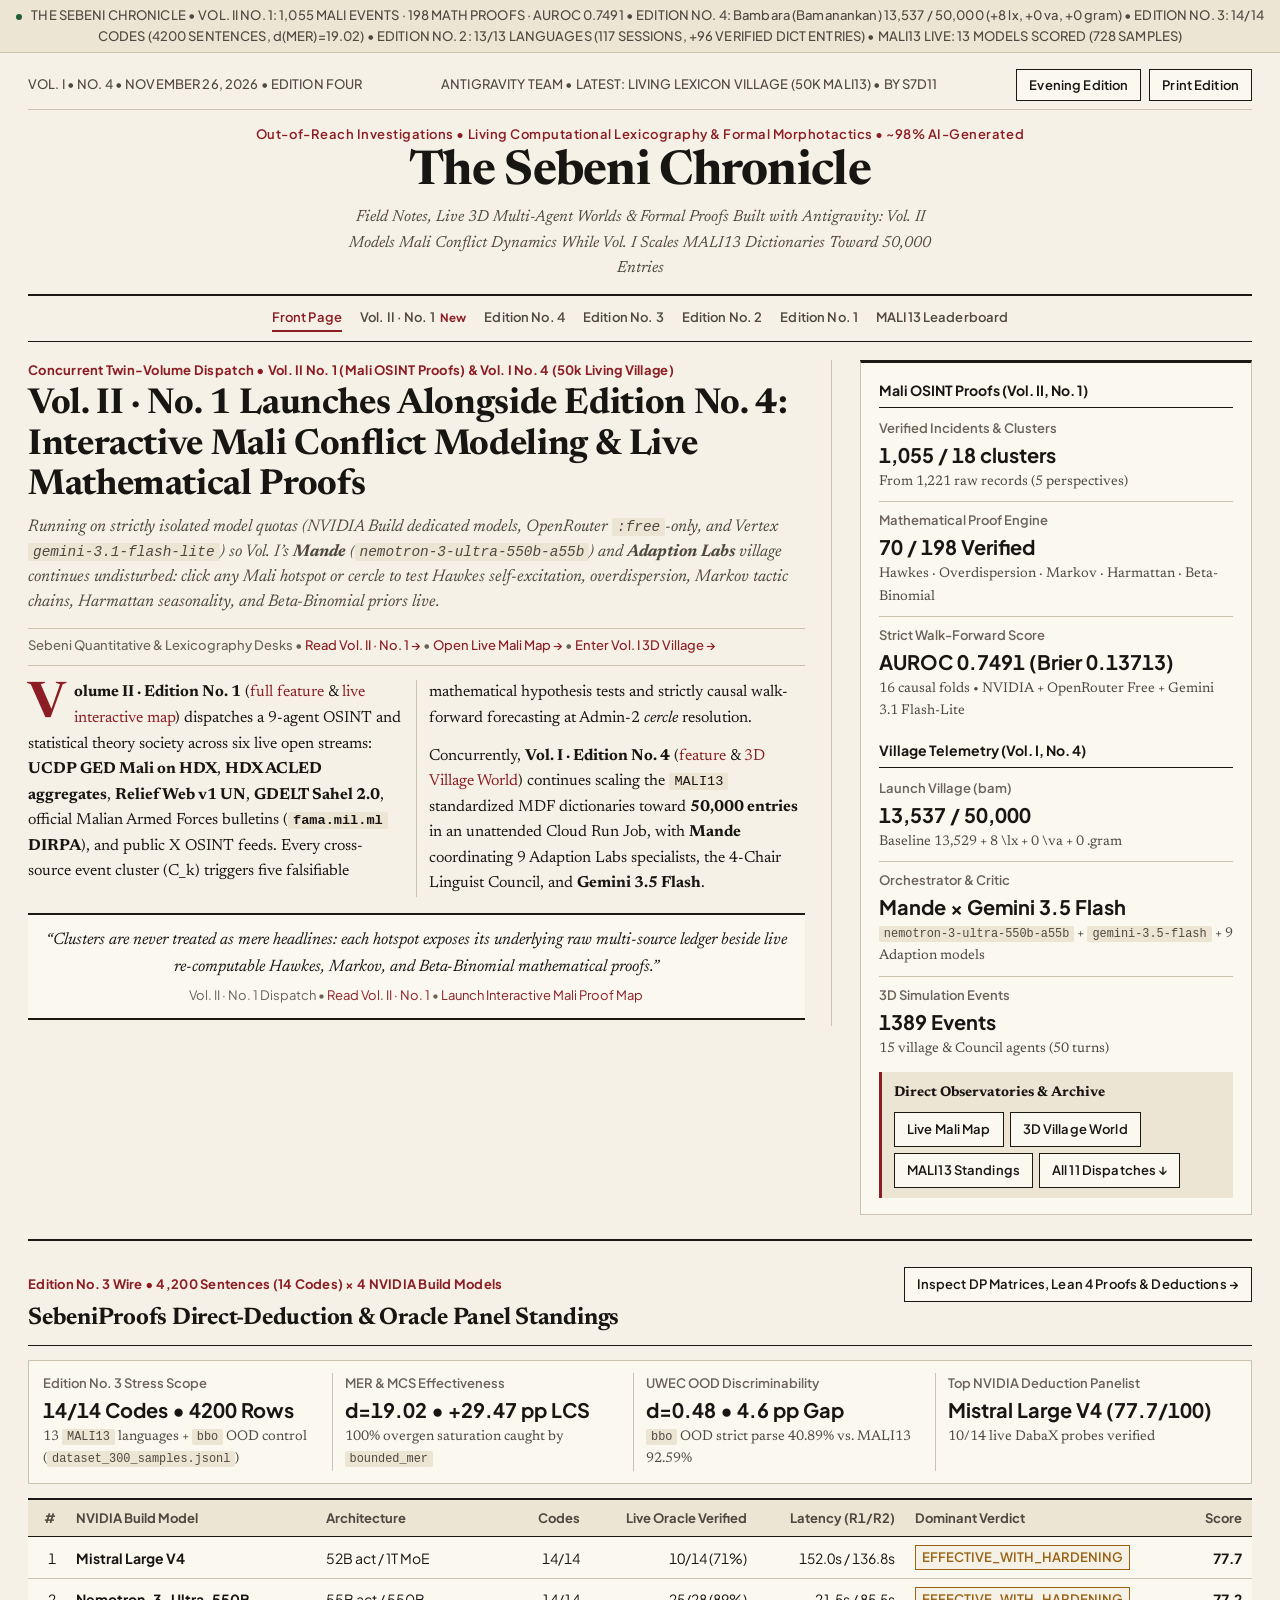
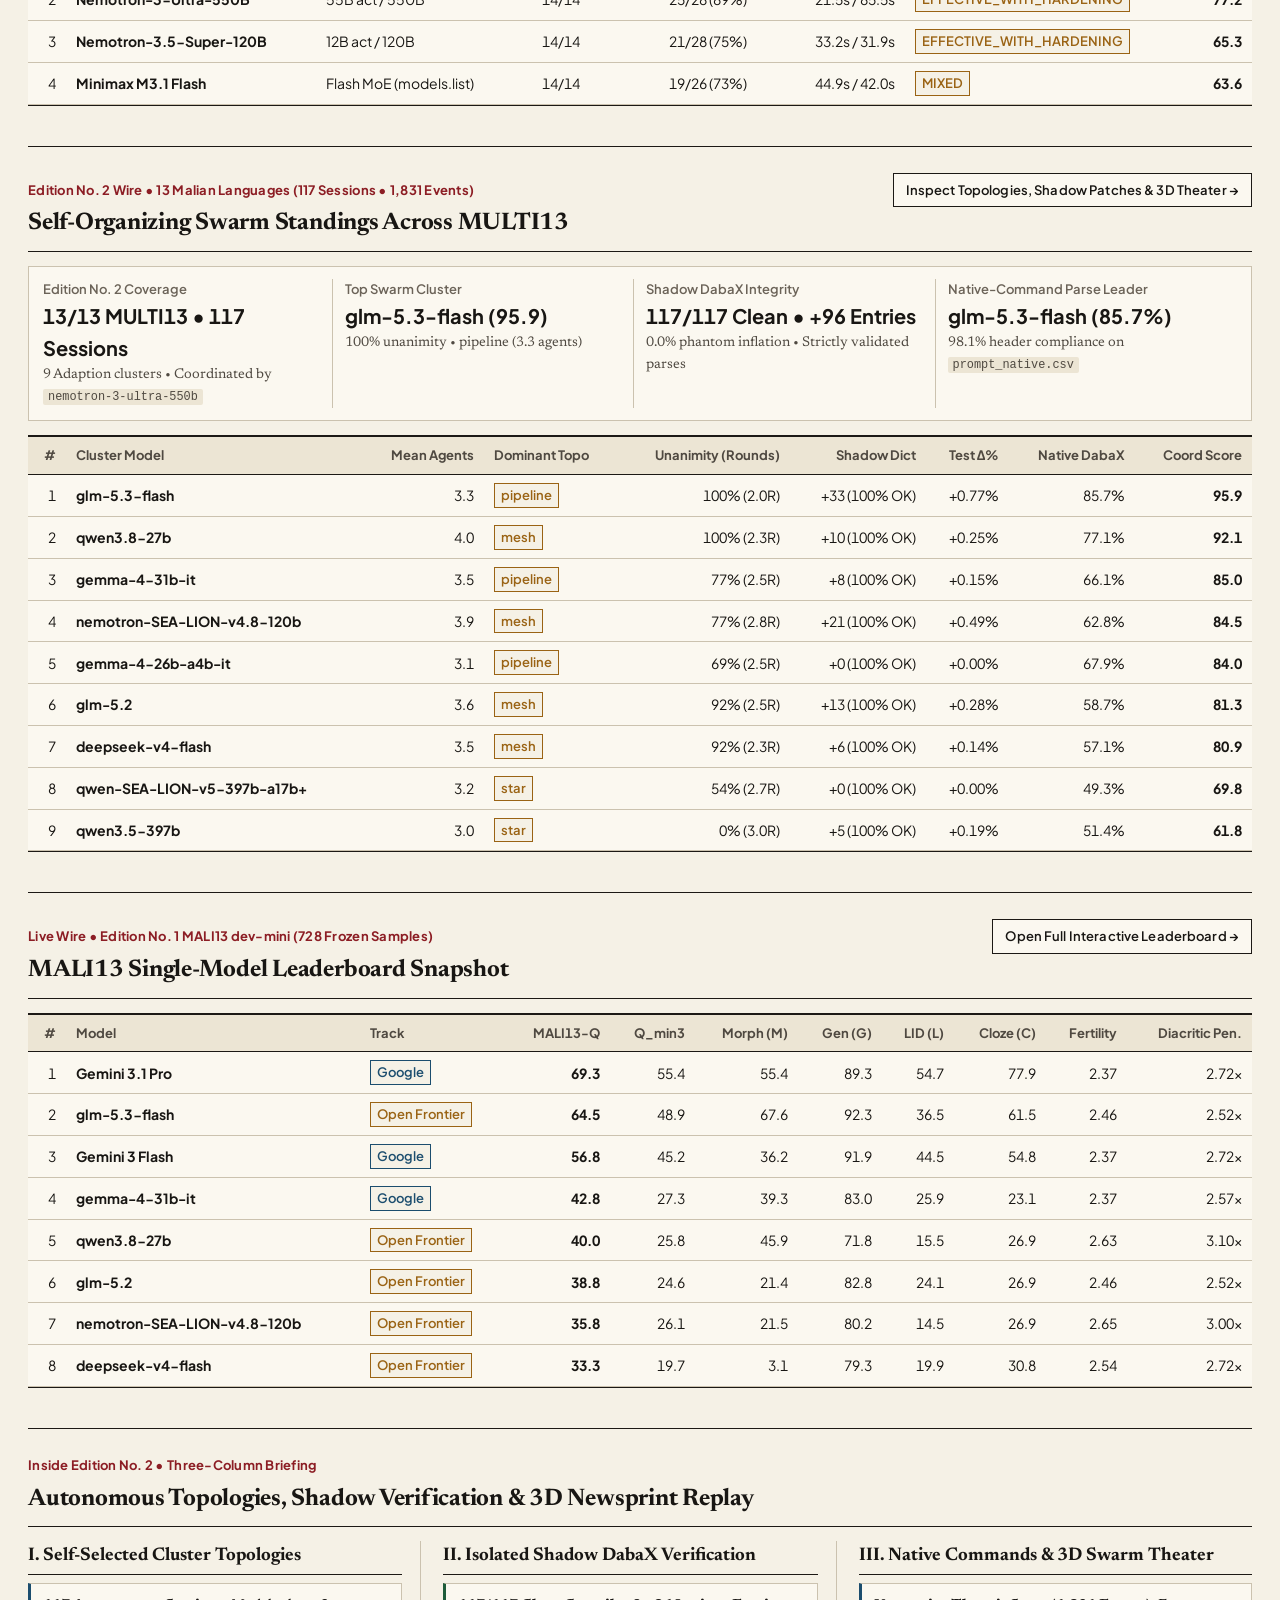
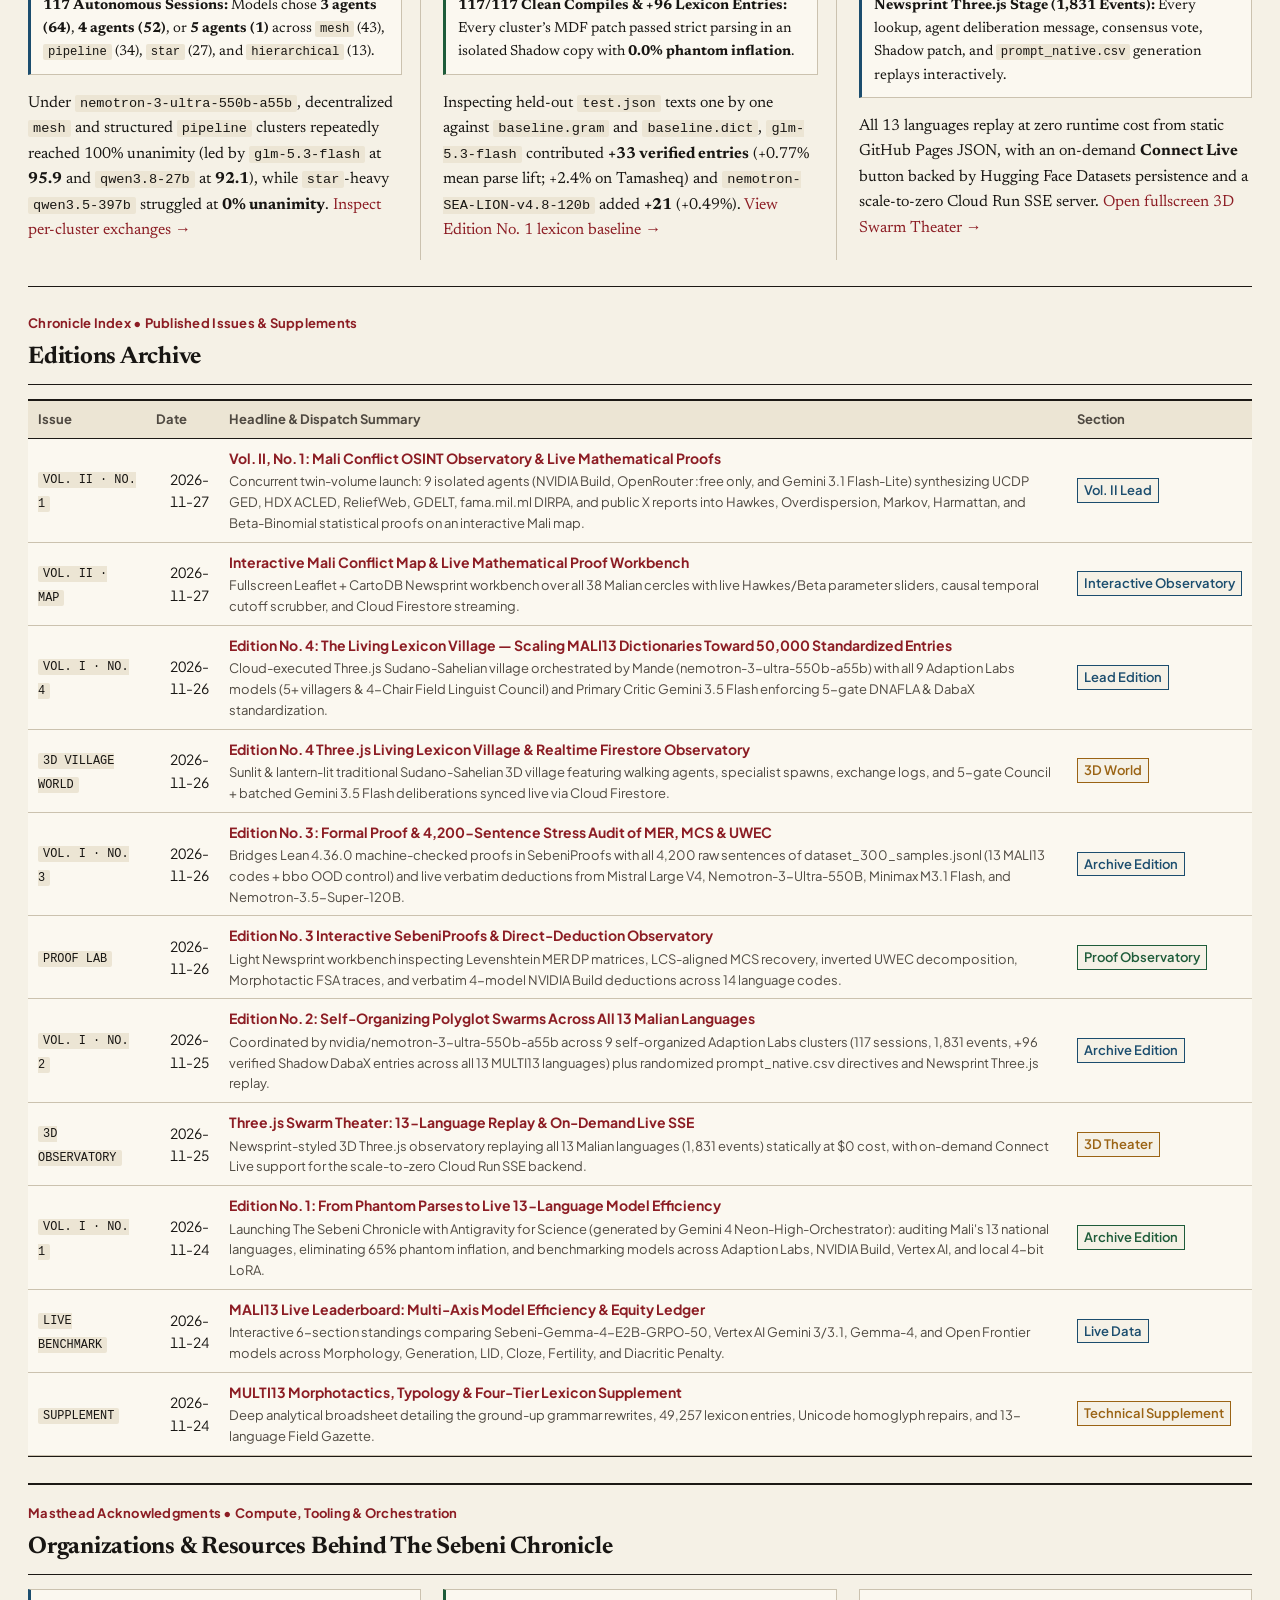
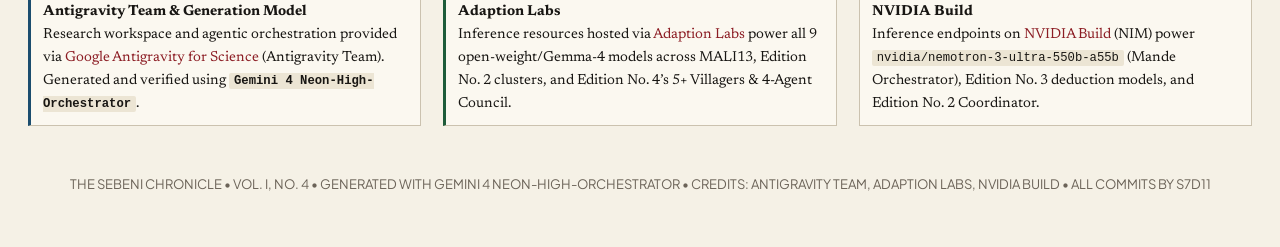
==== commit 129a8108: "style(site): site-wide editorial typography, single-row nav, 3-col Mali cockpit & Evening Edition co" ====
--- a/site/index.html
+++ b/site/index.html
@@ -3,7 +3,10 @@
 <head>
   <meta charset="utf-8" />
   <meta name="viewport" content="width=device-width, initial-scale=1.0" />
-  <title>THE SEBENI CHRONICLE — Vol. I, No. 4: Living Lexicon Village &amp; MALI13</title>
+  <title>The Sebeni Chronicle | Vol. II No. 1 (Mali OSINT Proofs) &amp; Vol. I No. 4 (Living Village)</title>
+  <link rel="preconnect" href="https://fonts.googleapis.com" />
+  <link rel="preconnect" href="https://fonts.gstatic.com" crossorigin />
+  <link rel="stylesheet" href="https://fonts.googleapis.com/css2?family=Newsreader:ital,opsz,wght@0,6..72,400..700;1,6..72,400..600&family=Plus+Jakarta+Sans:wght@400;500;600;700&display=swap" />
   <link rel="stylesheet" href="assets/chronicle.css" />
 </head>
 <body data-root="." data-page-id="front">
@@ -25,7 +28,7 @@
     <header class="masthead">
       <div class="kicker">Out-of-Reach Investigations &bull; Living Computational Lexicography &amp; Formal Morphotactics &bull; ~98% AI-Generated</div>
       <h1><a href="index.html">The Sebeni Chronicle</a></h1>
-      <p class="subtitle">Field Notes, Live 3D Multi-Agent Worlds &amp; Formal Proofs Built with Antigravity &mdash; Vol. I, No. 4 Scales MALI13 Dictionaries Toward 50,000 Standardized Entries</p>
+      <p class="subtitle">Field Notes, Live 3D Multi-Agent Worlds &amp; Formal Proofs Built with Antigravity: Vol. II Models Mali Conflict Dynamics While Vol. I Scales MALI13 Dictionaries Toward 50,000 Entries</p>
     </header>
 
     <nav class="ed-nav" data-chronicle-nav="1">
@@ -47,13 +50,13 @@
         <div class="byline">Sebeni Quantitative &amp; Lexicography Desks &bull; <a href="editions/vol-02-no-01/index.html">Read Vol. II &middot; No. 1 &rarr;</a> &bull; <a href="editions/vol-02-no-01/map.html">Open Live Mali Map &rarr;</a> &bull; <a href="editions/vol-01-no-04/world.html">Enter Vol. I 3D Village &rarr;</a></div>
 
         <div class="news-cols-2">
-          <p class="dropcap"><strong>Volume II &middot; Edition No. 1</strong> (<a href="editions/vol-02-no-01/index.html">full feature</a> &amp; <a href="editions/vol-02-no-01/map.html">live interactive map</a>) dispatches a 9-agent OSINT and statistical theory society across six live open streams&mdash;<strong>UCDP GED Mali on HDX</strong>, <strong>HDX ACLED aggregates</strong>, <strong>ReliefWeb v1 UN</strong>, <strong>GDELT Sahel 2.0</strong>, official Malian Armed Forces bulletins (<strong><code>fama.mil.ml</code> DIRPA</strong>), and public X OSINT feeds. Every cross-source event cluster ($C_k$) triggers five falsifiable mathematical hypothesis tests and strictly causal walk-forward forecasting at Admin-2 <em>cercle</em> resolution.</p>
+          <p class="dropcap"><strong>Volume II &middot; Edition No. 1</strong> (<a href="editions/vol-02-no-01/index.html">full feature</a> &amp; <a href="editions/vol-02-no-01/map.html">live interactive map</a>) dispatches a 9-agent OSINT and statistical theory society across six live open streams: <strong>UCDP GED Mali on HDX</strong>, <strong>HDX ACLED aggregates</strong>, <strong>ReliefWeb v1 UN</strong>, <strong>GDELT Sahel 2.0</strong>, official Malian Armed Forces bulletins (<strong><code>fama.mil.ml</code> DIRPA</strong>), and public X OSINT feeds. Every cross-source event cluster (C_k) triggers five falsifiable mathematical hypothesis tests and strictly causal walk-forward forecasting at Admin-2 <em>cercle</em> resolution.</p>
           <p>Concurrently, <strong>Vol. I &middot; Edition No. 4</strong> (<a href="editions/vol-01-no-04/index.html">feature</a> &amp; <a href="editions/vol-01-no-04/world.html">3D Village World</a>) continues scaling the <code>MALI13</code> standardized MDF dictionaries toward <strong>50,000 entries</strong> in an unattended Cloud Run Job, with <strong>Mande</strong> coordinating 9 Adaption Labs specialists, the 4-Chair Linguist Council, and <strong>Gemini 3.5 Flash</strong>.</p>
         </div>
 
         <blockquote class="pull-quote">
           &ldquo;Clusters are never treated as mere headlines: each hotspot exposes its underlying raw multi-source ledger beside live re-computable Hawkes, Markov, and Beta-Binomial mathematical proofs.&rdquo;
-          <cite>&mdash; Vol. II &middot; No. 1 Dispatch &bull; <a href="editions/vol-02-no-01/index.html">Read Vol. II &middot; No. 1</a> &bull; <a href="editions/vol-02-no-01/map.html">Launch Interactive Mali Proof Map</a></cite>
+          <cite>Vol. II &middot; No. 1 Dispatch &bull; <a href="editions/vol-02-no-01/index.html">Read Vol. II &middot; No. 1</a> &bull; <a href="editions/vol-02-no-01/map.html">Launch Interactive Mali Proof Map</a></cite>
         </blockquote>
       </article>
 
@@ -65,42 +68,21 @@
             <div class="val">Fetching <code>data/vol2_meta.json</code></div>
           </div>
         </div>
-        <h3 style="margin-top:14px">Village Telemetry (Vol. I, No. 4)</h3>
+        <h3 style="margin-top:16px">Village Telemetry (Vol. I, No. 4)</h3>
         <div id="liveEd4Factbox">
           <div class="spec-item">
             <div class="lbl">Loading Village Telemetry...</div>
             <div class="val">Fetching <code>data/edition4.json</code></div>
           </div>
         </div>
-        <h3 style="margin-top:14px">Formal Proofs (Vol. I, No. 3)</h3>
-        <div id="liveEd3Factbox">
-          <div class="spec-item">
-            <div class="lbl">Loading Proof Telemetry...</div>
-            <div class="val">Fetching <code>data/edition3.json</code></div>
-          </div>
-        </div>
-        <h3 style="margin-top:14px">Swarm Telemetry (Vol. I, No. 2)</h3>
-        <div id="liveEd2Factbox">
-          <div class="spec-item">
-            <div class="lbl">Loading Swarm Telemetry...</div>
-            <div class="val">Fetching <code>data/edition2.json</code></div>
-          </div>
-        </div>
         <div class="invariants-note">
-          <strong>All Published Editions &amp; Observatories</strong>
-          <ul>
-            <li><a href="editions/vol-02-no-01/index.html">Vol. II &middot; No. 1: Mali OSINT &amp; Math Proofs</a></li>
-            <li><a href="editions/vol-02-no-01/map.html">Live Mali Map &amp; Proof Workbench</a></li>
-            <li><a href="editions/vol-01-no-04/index.html">Edition No. 4: The Living Lexicon Village (50k)</a></li>
-            <li><a href="editions/vol-01-no-04/world.html">3D Sudano-Sahelian Village World (Three.js)</a></li>
-            <li><a href="editions/vol-01-no-03/index.html">Edition No. 3: SebeniProofs 4,200-Sentence Audit</a></li>
-            <li><a href="editions/vol-01-no-03/observatory.html">Interactive Proof &amp; Direct-Deduction Observatory</a></li>
-            <li><a href="editions/vol-01-no-02/index.html">Edition No. 2: Self-Organizing Polyglot Swarms (13/13)</a></li>
-            <li><a href="editions/vol-01-no-02/theater.html">3D Newsprint Swarm Theater</a></li>
-            <li><a href="leaderboard.html">Live MALI13 Leaderboard &amp; Pareto Plots</a></li>
-            <li><a href="editions/vol-01-no-01/index.html">Edition No. 1: Phantom Parses to MALI13</a></li>
-            <li><a href="supplements/morphotactics-comparison.html">13-Language Field Gazette &amp; Before/After Audit</a></li>
-          </ul>
+          <strong>Direct Observatories &amp; Archive</strong>
+          <div style="display:flex;flex-wrap:wrap;gap:6px;margin-top:8px">
+            <a class="btn-link" href="editions/vol-02-no-01/map.html">Live Mali Map</a>
+            <a class="btn-link" href="editions/vol-01-no-04/world.html">3D Village World</a>
+            <a class="btn-link" href="leaderboard.html">MALI13 Standings</a>
+            <a class="btn-link" href="#archive">All 11 Dispatches &darr;</a>
+          </div>
         </div>
       </aside>
     </div>
@@ -114,6 +96,7 @@
         </div>
         <a class="btn-link" href="editions/vol-01-no-03/index.html">Inspect DP Matrices, Lean 4 Proofs &amp; Deductions &rarr;</a>
       </div>
+      <div id="liveEd3Factbox" class="spec-strip"></div>
       <div class="table-wrap">
         <table>
           <thead>
@@ -144,6 +127,7 @@
         </div>
         <a class="btn-link" href="editions/vol-01-no-02/index.html">Inspect Topologies, Shadow Patches &amp; 3D Theater &rarr;</a>
       </div>
+      <div id="liveEd2Factbox" class="spec-strip"></div>
       <div class="table-wrap">
         <table>
           <thead>
@@ -213,7 +197,7 @@
           <div class="flow-card note">
             <strong>117 Autonomous Sessions:</strong> Models chose <strong>3 agents (64)</strong>, <strong>4 agents (52)</strong>, or <strong>5 agents (1)</strong> across <code>mesh</code> (43), <code>pipeline</code> (34), <code>star</code> (27), and <code>hierarchical</code> (13).
           </div>
-          <p style="font-size:0.9rem">Under <code>nemotron-3-ultra-550b-a55b</code>, decentralized <code>mesh</code> and structured <code>pipeline</code> clusters repeatedly reached 100% unanimity (led by <code>glm-5.3-flash</code> at <strong>95.9</strong> and <code>qwen3.8-27b</code> at <strong>92.1</strong>), while <code>star</code>-heavy <code>qwen3.5-397b</code> struggled at <strong>0% unanimity</strong>. <a href="editions/vol-01-no-02/index.html">Inspect per-cluster exchanges &rarr;</a></p>
+          <p>Under <code>nemotron-3-ultra-550b-a55b</code>, decentralized <code>mesh</code> and structured <code>pipeline</code> clusters repeatedly reached 100% unanimity (led by <code>glm-5.3-flash</code> at <strong>95.9</strong> and <code>qwen3.8-27b</code> at <strong>92.1</strong>), while <code>star</code>-heavy <code>qwen3.5-397b</code> struggled at <strong>0% unanimity</strong>. <a href="editions/vol-01-no-02/index.html">Inspect per-cluster exchanges &rarr;</a></p>
         </div>
 
         <div class="col-pane">
@@ -221,7 +205,7 @@
           <div class="flow-card good">
             <strong>117/117 Clean Compiles &amp; +96 Lexicon Entries:</strong> Every cluster&rsquo;s MDF patch passed strict parsing in an isolated Shadow copy with <strong>0.0% phantom inflation</strong>.
           </div>
-          <p style="font-size:0.9rem">Inspecting held-out <code>test.json</code> texts one by one against <code>baseline.gram</code> and <code>baseline.dict</code>, <code>glm-5.3-flash</code> contributed <strong>+33 verified entries</strong> (+0.77% mean parse lift; +2.4% on Tamasheq) and <code>nemotron-SEA-LION-v4.8-120b</code> added <strong>+21</strong> (+0.49%). <a href="supplements/morphotactics-comparison.html">View Edition No. 1 lexicon baseline &rarr;</a></p>
+          <p>Inspecting held-out <code>test.json</code> texts one by one against <code>baseline.gram</code> and <code>baseline.dict</code>, <code>glm-5.3-flash</code> contributed <strong>+33 verified entries</strong> (+0.77% mean parse lift; +2.4% on Tamasheq) and <code>nemotron-SEA-LION-v4.8-120b</code> added <strong>+21</strong> (+0.49%). <a href="supplements/morphotactics-comparison.html">View Edition No. 1 lexicon baseline &rarr;</a></p>
         </div>
 
         <div class="col-pane">
@@ -229,7 +213,7 @@
           <div class="flow-card note">
             <strong>Newsprint Three.js Stage (1,831 Events):</strong> Every lookup, agent deliberation message, consensus vote, Shadow patch, and <code>prompt_native.csv</code> generation replays interactively.
           </div>
-          <p style="font-size:0.9rem">All 13 languages replay at zero runtime cost from static GitHub Pages JSON, with an on-demand <strong>Connect Live</strong> button backed by Hugging Face Datasets persistence and a scale-to-zero Cloud Run SSE server. <a href="editions/vol-01-no-02/theater.html">Open fullscreen 3D Swarm Theater &rarr;</a></p>
+          <p>All 13 languages replay at zero runtime cost from static GitHub Pages JSON, with an on-demand <strong>Connect Live</strong> button backed by Hugging Face Datasets persistence and a scale-to-zero Cloud Run SSE server. <a href="editions/vol-01-no-02/theater.html">Open fullscreen 3D Swarm Theater &rarr;</a></p>
         </div>
       </div>
     </section>
--- a/site/assets/chronicle.css
+++ b/site/assets/chronicle.css
@@ -2,35 +2,42 @@
   --paper: #f5f1e6;
   --paper-card: #fbf8f0;
   --paper-alt: #ece5d4;
+  --paper-2: var(--paper-alt);
   --ink: #181613;
-  --ink-muted: #554f47;
-  --ink-soft: #787064;
+  --ink-muted: #4f4941;
+  --ink-soft: #6b6358;
   --rule-heavy: #1c1915;
   --rule-hair: #cbc2af;
+  --rule: var(--rule-hair);
   --crimson: #8c1d24;
   --slate: #1b4d6e;
   --forest: #1e5c3a;
+  --emerald: var(--forest);
   --ochre: #9a6314;
-  --stone: #8a8275;
-  --serif: Georgia, "Iowan Old Style", "Palatino Linotype", "Book Antiqua", "Times New Roman", serif;
-  --sans: system-ui, -apple-system, BlinkMacSystemFont, "Segoe UI", Roboto, sans-serif;
+  --stone: #7b7366;
+  --serif: "Newsreader", Georgia, "Iowan Old Style", "Palatino Linotype", "Book Antiqua", serif;
+  --sans: "Plus Jakarta Sans", system-ui, -apple-system, BlinkMacSystemFont, "Segoe UI", Roboto, sans-serif;
   --mono: ui-monospace, SFMono-Regular, Menlo, Monaco, Consolas, monospace;
+  --ease-editorial: cubic-bezier(0.22, 1, 0.36, 1);
 }
 
 [data-theme="evening"] {
   --paper: #161412;
   --paper-card: #1e1b18;
   --paper-alt: #27221d;
+  --paper-2: var(--paper-alt);
   --ink: #ede6d8;
-  --ink-muted: #b8ae9e;
-  --ink-soft: #8f8577;
+  --ink-muted: #c2b8a8;
+  --ink-soft: #9c9284;
   --rule-heavy: #d8cebd;
   --rule-hair: #3e3830;
+  --rule: var(--rule-hair);
   --crimson: #e06c75;
   --slate: #61afef;
   --forest: #6cc08a;
+  --emerald: var(--forest);
   --ochre: #e5c07b;
-  --stone: #7f786c;
+  --stone: #8f877b;
 }
 
 * { box-sizing: border-box; }
@@ -40,45 +47,55 @@
   background: var(--paper);
   color: var(--ink);
   font-family: var(--serif);
-  line-height: 1.58;
+  line-height: 1.6;
   font-size: 16px;
+  -webkit-font-smoothing: antialiased;
+  transition: background-color 220ms var(--ease-editorial), color 220ms var(--ease-editorial);
 }
 
 code, pre {
   font-family: var(--mono);
-  font-size: 0.84em;
+  font-size: 0.85em;
   background: var(--paper-alt);
-  padding: 1px 4px;
+  padding: 1px 5px;
   border-radius: 2px;
 }
-a { color: var(--crimson); text-decoration: none; }
+a {
+  color: var(--crimson);
+  text-decoration: none;
+  transition: color 180ms var(--ease-editorial), border-color 180ms var(--ease-editorial);
+}
 a:hover { text-decoration: underline; }
+a:focus-visible, button:focus-visible, input:focus-visible, select:focus-visible {
+  outline: 2px solid var(--crimson);
+  outline-offset: 2px;
+}
 
 .live-ribbon {
-  background: var(--ink);
-  color: var(--paper);
+  background: var(--paper-alt);
+  color: var(--ink-muted);
+  border-bottom: 1px solid var(--rule-hair);
   text-align: center;
   font-family: var(--sans);
-  font-size: 0.71rem;
-  font-weight: 700;
-  letter-spacing: 0.12em;
-  text-transform: uppercase;
-  padding: 5px 12px;
+  font-size: 0.8125rem;
+  font-weight: 500;
+  letter-spacing: 0.01em;
+  padding: 5px 14px;
 }
 .live-ribbon .dot {
   display: inline-block;
-  width: 7px;
-  height: 7px;
+  width: 6px;
+  height: 6px;
   border-radius: 50%;
-  background: #6cc08a;
-  margin-right: 6px;
+  background: var(--forest);
+  margin-right: 7px;
   vertical-align: middle;
 }
 
 .sheet {
-  max-width: 1340px;
+  max-width: 1360px;
   margin: 0 auto;
-  padding: 14px 24px 56px;
+  padding: 12px 28px 52px;
 }
 
 /* Folio Strip */
@@ -89,92 +106,111 @@
   align-items: center;
   gap: 10px;
   font-family: var(--sans);
-  font-size: 0.72rem;
-  letter-spacing: 0.09em;
-  text-transform: uppercase;
-  color: var(--ink-muted);
-  padding: 6px 0 10px;
-  border-bottom: 1px solid var(--rule-heavy);
+  font-size: 0.8125rem;
+  font-weight: 500;
+  letter-spacing: 0.01em;
+  color: var(--ink-muted);
+  padding: 4px 0 8px;
+  border-bottom: 1px solid var(--rule-hair);
 }
 .folio-controls { display: flex; gap: 8px; align-items: center; }
 
 /* Masthead */
 .masthead {
   text-align: center;
-  padding: 18px 8px 14px;
-  border-bottom: 3px double var(--rule-heavy);
+  padding: 14px 8px 12px;
+  border-bottom: 2px solid var(--rule-heavy);
 }
 .masthead .kicker {
   font-family: var(--sans);
-  font-size: 0.74rem;
-  letter-spacing: 0.16em;
-  text-transform: uppercase;
+  font-size: 0.8125rem;
+  letter-spacing: 0.04em;
   color: var(--crimson);
-  font-weight: 800;
+  font-weight: 600;
   margin-bottom: 4px;
 }
 .masthead h1 {
   margin: 0;
   font-family: var(--serif);
-  font-size: clamp(2.15rem, 4.7vw, 3.7rem);
-  font-weight: 700;
-  letter-spacing: 0.04em;
-  text-transform: uppercase;
-  line-height: 1.05;
+  font-size: clamp(2rem, 3.8vw, 3rem);
+  font-weight: 700;
+  letter-spacing: -0.015em;
+  line-height: 1.06;
 }
 .masthead h1 a { color: inherit; text-decoration: none; }
 .masthead .subtitle {
-  margin: 8px auto 0;
-  max-width: 900px;
+  margin: 6px auto 0;
+  max-width: 68ch;
   font-style: italic;
-  font-size: 1.02rem;
+  font-size: 1rem;
   color: var(--ink-muted);
 }
 
 /* Navigation */
 nav.ed-nav {
   display: flex;
-  flex-wrap: wrap;
+  flex-wrap: nowrap;
   justify-content: center;
-  gap: 6px 20px;
-  padding: 8px 0;
+  align-items: center;
+  gap: 4px 18px;
+  padding: 9px 0;
   border-bottom: 1px solid var(--rule-heavy);
   font-family: var(--sans);
-  font-size: 0.76rem;
-  font-weight: 700;
-  letter-spacing: 0.07em;
-  text-transform: uppercase;
-  margin-bottom: 22px;
-}
-nav.ed-nav a { color: var(--ink); display: inline-flex; align-items: center; gap: 5px; }
-nav.ed-nav a:hover, nav.ed-nav a.active { color: var(--crimson); text-decoration: underline; }
+  font-size: 0.8125rem;
+  font-weight: 600;
+  letter-spacing: 0.01em;
+  margin-bottom: 18px;
+  overflow-x: auto;
+  scrollbar-width: none;
+  white-space: nowrap;
+}
+nav.ed-nav::-webkit-scrollbar { display: none; }
+nav.ed-nav a {
+  color: var(--ink-muted);
+  display: inline-flex;
+  align-items: center;
+  gap: 5px;
+  padding: 2px 0;
+  border-bottom: 2px solid transparent;
+}
+nav.ed-nav a:hover {
+  color: var(--ink);
+  text-decoration: none;
+  border-bottom-color: var(--rule-hair);
+}
+nav.ed-nav a.active {
+  color: var(--crimson);
+  text-decoration: none;
+  border-bottom-color: var(--crimson);
+}
 .nav-badge {
-  font-size: 0.58rem;
-  font-weight: 800;
-  letter-spacing: 0.08em;
-  padding: 1px 5px;
-  border: 1px solid var(--crimson);
+  font-size: 0.72rem;
+  font-weight: 700;
   color: var(--crimson);
-  background: var(--paper-card);
-  text-transform: uppercase;
-  line-height: 1.2;
-}
+  line-height: 1;
+}
+.nav-divider {
+  width: 1px;
+  height: 14px;
+  background: var(--rule-hair);
+  flex: 0 0 1px;
+}
+
 nav.ed-subnav {
   display: flex;
   flex-wrap: wrap;
   justify-content: center;
-  gap: 6px 16px;
+  gap: 6px 18px;
   padding: 6px 0 8px;
-  margin: -14px 0 18px;
-  border-bottom: 1px dotted var(--rule-hair);
-  font-family: var(--sans);
-  font-size: 0.7rem;
-  font-weight: 700;
-  letter-spacing: 0.06em;
-  text-transform: uppercase;
+  margin: -10px 0 16px;
+  border-bottom: 1px solid var(--rule-hair);
+  font-family: var(--sans);
+  font-size: 0.8125rem;
+  font-weight: 600;
 }
 nav.ed-subnav a { color: var(--ink-muted); }
 nav.ed-subnav a:hover { color: var(--crimson); text-decoration: underline; }
+
 .lineage-strip {
   display: flex;
   flex-wrap: wrap;
@@ -183,39 +219,36 @@
   gap: 8px 14px;
   background: var(--paper-card);
   border: 1px solid var(--rule-hair);
-  border-left: 4px solid var(--crimson);
+  border-left: 3px solid var(--crimson);
   padding: 8px 12px;
-  margin: -10px 0 18px;
-  font-family: var(--sans);
-  font-size: 0.78rem;
+  margin: -6px 0 16px;
+  font-family: var(--sans);
+  font-size: 0.8125rem;
 }
 .lineage-strip.older-ref { border-left-color: var(--slate); }
 .lineage-strip .lineage-label {
-  font-weight: 800;
-  letter-spacing: 0.07em;
-  text-transform: uppercase;
-  font-size: 0.7rem;
+  font-weight: 700;
+  font-size: 0.8125rem;
   color: var(--crimson);
   margin-right: 6px;
 }
 .lineage-strip.older-ref .lineage-label { color: var(--slate); }
-.lineage-links { display: flex; flex-wrap: wrap; gap: 6px 12px; align-items: center; }
+.lineage-links { display: flex; flex-wrap: wrap; gap: 6px 10px; align-items: center; }
 .lineage-pill {
   display: inline-block;
-  padding: 2px 8px;
+  padding: 3px 9px;
   border: 1px solid var(--rule-hair);
   background: var(--paper);
-  font-size: 0.73rem;
-  font-weight: 700;
+  font-size: 0.8125rem;
+  font-weight: 600;
   color: var(--ink);
 }
 .lineage-pill:hover { border-color: var(--crimson); color: var(--crimson); text-decoration: none; }
+
 .chronicle-continuity {
-  margin: 28px 0 18px;
-  padding: 16px 18px;
-  background: var(--paper-card);
-  border: 1px solid var(--rule-heavy);
-  border-top: 4px solid var(--rule-heavy);
+  margin: 28px 0 16px;
+  padding: 18px 0 8px;
+  border-top: 2px solid var(--rule-heavy);
 }
 .chronicle-continuity .cont-head {
   display: flex;
@@ -230,9 +263,8 @@
 .chronicle-continuity .cont-head h3 {
   margin: 0;
   font-family: var(--sans);
-  font-size: 0.82rem;
-  letter-spacing: 0.1em;
-  text-transform: uppercase;
+  font-size: 0.9375rem;
+  font-weight: 700;
 }
 .continuity-pager {
   display: grid;
@@ -245,21 +277,19 @@
   display: flex;
   flex-direction: column;
   justify-content: center;
-  padding: 8px 12px;
-  border: 1px solid var(--rule-hair);
-  background: var(--paper);
-  font-family: var(--sans);
-  font-size: 0.78rem;
+  padding: 9px 12px;
+  border: 1px solid var(--rule-hair);
+  background: var(--paper-card);
+  font-family: var(--sans);
+  font-size: 0.8125rem;
   color: var(--ink);
 }
 .pager-slot.right { text-align: right; }
-.pager-slot.center { text-align: center; justify-content: center; align-items: center; font-weight: 700; }
+.pager-slot.center { text-align: center; justify-content: center; align-items: center; font-weight: 600; }
 .pager-slot.muted { color: var(--ink-soft); background: var(--paper-alt); }
 .pager-slot .pk {
-  font-size: 0.65rem;
-  font-weight: 800;
-  letter-spacing: 0.08em;
-  text-transform: uppercase;
+  font-size: 0.8125rem;
+  font-weight: 600;
   color: var(--ink-soft);
 }
 .pager-slot a.pk-link { font-weight: 700; color: var(--crimson); }
@@ -271,70 +301,91 @@
 }
 .continuity-grid.single { grid-template-columns: 1fr; }
 .cont-col {
-  background: var(--paper);
-  border: 1px solid var(--rule-hair);
-  padding: 10px 12px;
+  background: var(--paper-card);
+  border: 1px solid var(--rule-hair);
+  padding: 10px 14px;
 }
 .cont-col h4 {
   margin: 0 0 8px;
   font-family: var(--sans);
-  font-size: 0.72rem;
-  font-weight: 800;
-  letter-spacing: 0.08em;
-  text-transform: uppercase;
-  color: var(--ink-muted);
-  border-bottom: 1px dotted var(--rule-hair);
+  font-size: 0.8125rem;
+  font-weight: 700;
+  color: var(--ink-muted);
+  border-bottom: 1px solid var(--rule-hair);
   padding-bottom: 4px;
 }
-.cont-col ul { margin: 0; padding-left: 16px; font-size: 0.85rem; }
+.cont-col ul { margin: 0; padding-left: 16px; font-size: 0.875rem; }
 .cont-col li { margin-bottom: 6px; }
 .continuity-pills {
   display: flex;
   flex-wrap: wrap;
   gap: 6px;
   align-items: center;
-  padding-top: 8px;
-  border-top: 1px dotted var(--rule-hair);
-  font-family: var(--sans);
-  font-size: 0.72rem;
+  padding-top: 10px;
+  border-top: 1px solid var(--rule-hair);
+  font-family: var(--sans);
+  font-size: 0.8125rem;
 }
 .continuity-pills a {
-  padding: 3px 8px;
-  border: 1px solid var(--rule-hair);
-  background: var(--paper);
+  padding: 4px 9px;
+  border: 1px solid var(--rule-hair);
+  background: var(--paper-card);
   color: var(--ink);
-  font-weight: 700;
-}
+  font-weight: 600;
+}
+.continuity-pills a:hover { border-color: var(--crimson); text-decoration: none; }
 .continuity-pills a.active {
   background: var(--ink);
   color: var(--paper);
   border-color: var(--ink);
 }
 
+/* Controls & Segmented Buttons */
 button, .pill, .btn-link {
   font-family: var(--sans);
-  font-size: 0.73rem;
-  font-weight: 700;
-  letter-spacing: 0.05em;
-  text-transform: uppercase;
+  font-size: 0.8125rem;
+  font-weight: 600;
+  letter-spacing: 0.01em;
   background: var(--paper-card);
   color: var(--ink);
   border: 1px solid var(--rule-heavy);
-  padding: 5px 10px;
+  padding: 6px 12px;
+  min-height: 32px;
   cursor: pointer;
-  display: inline-block;
+  display: inline-flex;
+  align-items: center;
+  justify-content: center;
+  gap: 6px;
   text-decoration: none;
-  transition: background 0.15s, color 0.15s;
+  transition: background-color 180ms var(--ease-editorial), color 180ms var(--ease-editorial), border-color 180ms var(--ease-editorial);
 }
 button:hover, .pill:hover, .btn-link:hover { background: var(--paper-alt); text-decoration: none; }
 button.active, .pill.active { background: var(--ink); color: var(--paper); }
 
+.btn-group {
+  display: inline-flex;
+  flex-wrap: wrap;
+  border: 1px solid var(--rule-heavy);
+  background: var(--paper-card);
+}
+.btn-group > button,
+.btn-group > .pill,
+.btn-group > .btn-link {
+  border: none;
+  border-right: 1px solid var(--rule-hair);
+  min-height: 32px;
+}
+.btn-group > button:last-child,
+.btn-group > .pill:last-child,
+.btn-group > .btn-link:last-child {
+  border-right: none;
+}
+
 .section-kicker {
   font-family: var(--sans);
-  font-size: 0.72rem;
-  font-weight: 800;
-  letter-spacing: 0.12em;
-  text-transform: uppercase;
+  font-size: 0.8125rem;
+  font-weight: 700;
+  letter-spacing: 0.02em;
   color: var(--crimson);
   margin-bottom: 4px;
 }
@@ -342,11 +393,12 @@
 /* Front Spread */
 .front-spread {
   display: grid;
-  grid-template-columns: minmax(0, 2.1fr) minmax(290px, 1fr);
+  grid-template-columns: minmax(0, 2.05fr) minmax(290px, 1fr);
   gap: 28px;
   padding-bottom: 24px;
   border-bottom: 2px solid var(--rule-heavy);
   margin-bottom: 26px;
+  align-items: start;
 }
 .lead-story {
   padding-right: 26px;
@@ -354,39 +406,38 @@
 }
 .lead-headline {
   margin: 0 0 8px;
-  font-size: clamp(1.65rem, 2.8vw, 2.4rem);
-  line-height: 1.12;
-  font-weight: 700;
+  font-size: clamp(1.7rem, 2.8vw, 2.35rem);
+  line-height: 1.14;
+  font-weight: 700;
+  letter-spacing: -0.01em;
 }
 .deck {
-  margin: 0 0 10px;
+  margin: 0 0 12px;
   font-size: 1.06rem;
+  line-height: 1.48;
   color: var(--ink-muted);
   font-style: italic;
 }
 .byline {
   font-family: var(--sans);
-  font-size: 0.73rem;
-  letter-spacing: 0.07em;
-  text-transform: uppercase;
+  font-size: 0.8125rem;
+  font-weight: 500;
   color: var(--ink-soft);
-  padding: 6px 0 12px;
+  padding: 6px 0 10px;
   border-top: 1px solid var(--rule-hair);
   border-bottom: 1px solid var(--rule-hair);
   margin-bottom: 14px;
 }
 .news-cols-2 {
   column-count: 2;
-  column-gap: 24px;
+  column-gap: 26px;
   column-rule: 1px solid var(--rule-hair);
-  text-align: justify;
-  hyphens: auto;
 }
 .news-cols-2 p { margin: 0 0 12px; }
 .dropcap::first-letter {
   float: left;
-  font-size: 3.35rem;
-  line-height: 0.85;
+  font-size: 3.15rem;
+  line-height: 0.86;
   padding: 4px 8px 0 0;
   font-weight: 700;
   color: var(--crimson);
@@ -397,7 +448,7 @@
   border-top: 2px solid var(--rule-heavy);
   border-bottom: 2px solid var(--rule-heavy);
   background: var(--paper-card);
-  font-size: 1.06rem;
+  font-size: 1.04rem;
   font-style: italic;
   text-align: center;
 }
@@ -406,55 +457,70 @@
   margin-top: 5px;
   font-family: var(--sans);
   font-style: normal;
-  font-size: 0.71rem;
-  letter-spacing: 0.08em;
-  text-transform: uppercase;
+  font-size: 0.8125rem;
   color: var(--ink-soft);
 }
 
 /* Factbox */
 .factbox {
   background: var(--paper-card);
-  border: 1px solid var(--rule-heavy);
-  border-top: 4px solid var(--rule-heavy);
+  border: 1px solid var(--rule-hair);
+  border-top: 3px solid var(--rule-heavy);
   padding: 16px 18px;
 }
 .factbox h3 {
   margin: 0 0 10px;
   font-family: var(--sans);
-  font-size: 0.82rem;
-  letter-spacing: 0.1em;
-  text-transform: uppercase;
+  font-size: 0.875rem;
+  font-weight: 700;
   border-bottom: 1px solid var(--rule-heavy);
   padding-bottom: 6px;
 }
 .kpi-item, .spec-item {
-  border-bottom: 1px dotted var(--rule-hair);
+  border-bottom: 1px solid var(--rule-hair);
   padding-bottom: 8px;
   margin-bottom: 8px;
 }
+.kpi-item:last-child, .spec-item:last-child { border-bottom: none; margin-bottom: 0; padding-bottom: 0; }
 .kpi-item .lbl, .spec-item .lbl {
   font-family: var(--sans);
-  font-size: 0.7rem;
-  text-transform: uppercase;
-  letter-spacing: 0.08em;
+  font-size: 0.8125rem;
+  font-weight: 600;
   color: var(--ink-soft);
 }
 .kpi-item .val, .spec-item .val {
-  font-size: 1.24rem;
+  font-family: var(--sans);
+  font-size: 1.25rem;
   font-weight: 700;
   font-variant-numeric: tabular-nums;
 }
 .kpi-item .sub, .spec-item .sub {
-  font-size: 0.81rem;
-  color: var(--ink-muted);
-}
+  font-size: 0.875rem;
+  color: var(--ink-muted);
+}
+.spec-strip {
+  display: grid;
+  grid-template-columns: repeat(auto-fit, minmax(210px, 1fr));
+  gap: 12px;
+  margin-bottom: 14px;
+  background: var(--paper-card);
+  border: 1px solid var(--rule-hair);
+  padding: 12px 14px;
+}
+.spec-strip .spec-item {
+  border-bottom: none;
+  border-right: 1px solid var(--rule-hair);
+  padding-bottom: 0;
+  padding-right: 12px;
+  margin-bottom: 0;
+}
+.spec-strip .spec-item:last-child { border-right: none; padding-right: 0; }
 .invariants-note {
-  font-size: 0.83rem;
+  font-size: 0.875rem;
   background: var(--paper-alt);
   padding: 10px 12px;
   border-left: 3px solid var(--crimson);
-  margin-top: 10px;
+  margin-top: 12px;
 }
 .invariants-note ul { margin: 6px 0 0; padding-left: 16px; }
 .invariants-note li { margin-bottom: 4px; }
@@ -463,7 +529,7 @@
 .broadsheet-sec {
   padding-bottom: 26px;
   margin-bottom: 26px;
-  border-bottom: 2px solid var(--rule-heavy);
+  border-bottom: 1px solid var(--rule-heavy);
 }
 .sec-head {
   display: flex;
@@ -475,8 +541,13 @@
   padding-bottom: 8px;
   margin-bottom: 14px;
 }
-.sec-head h2 { margin: 0; font-size: 1.52rem; }
-.sec-intro { margin: 0 0 14px; color: var(--ink-muted); font-size: 0.95rem; }
+.sec-head h2 { margin: 0; font-size: 1.5rem; letter-spacing: -0.01em; }
+.sec-intro {
+  margin: 0 0 14px;
+  max-width: 72ch;
+  color: var(--ink-muted);
+  font-size: 0.96rem;
+}
 
 .toolbar {
   display: flex;
@@ -486,7 +557,6 @@
   gap: 10px;
   margin-bottom: 12px;
 }
-.btn-group { display: flex; flex-wrap: wrap; gap: 4px; }
 
 .cols-3 {
   display: grid;
@@ -500,7 +570,7 @@
 .col-pane:last-child { border-right: none; padding-right: 0; }
 .col-pane h3 {
   margin: 0 0 8px;
-  font-size: 1.14rem;
+  font-size: 1.15rem;
   border-bottom: 1px solid var(--rule-heavy);
   padding-bottom: 4px;
 }
@@ -510,55 +580,56 @@
   border: 1px solid var(--rule-hair);
   background: var(--paper-card);
   margin-bottom: 10px;
-  font-size: 0.88rem;
-}
-.flow-card.good { border-left: 4px solid var(--forest); }
-.flow-card.note { border-left: 4px solid var(--slate); }
+  font-size: 0.9rem;
+}
+.flow-card.good { border-left: 3px solid var(--forest); }
+.flow-card.note { border-left: 3px solid var(--slate); }
 
 /* Tables */
 .table-wrap {
   overflow-x: auto;
   border-top: 2px solid var(--rule-heavy);
-  border-bottom: 2px solid var(--rule-heavy);
+  border-bottom: 1px solid var(--rule-heavy);
   background: var(--paper-card);
   margin-bottom: 14px;
 }
-table { width: 100%; border-collapse: collapse; font-size: 0.85rem; }
+table {
+  width: 100%;
+  border-collapse: collapse;
+  font-family: var(--sans);
+  font-size: 0.875rem;
+}
 th, td {
-  padding: 7px 9px;
+  padding: 8px 10px;
   border-bottom: 1px solid var(--rule-hair);
   text-align: left;
   vertical-align: middle;
 }
 th {
   font-family: var(--sans);
-  font-size: 0.7rem;
-  font-weight: 800;
-  letter-spacing: 0.07em;
-  text-transform: uppercase;
+  font-size: 0.8125rem;
+  font-weight: 700;
+  color: var(--ink-muted);
   background: var(--paper-alt);
   border-bottom: 1px solid var(--rule-heavy);
   white-space: nowrap;
 }
-th.sortable { cursor: pointer; user-select: none; }
+th.sortable { cursor: pointer; user-select: none; transition: color 160ms var(--ease-editorial); }
 th.sortable:hover { color: var(--crimson); }
 td.num, th.num {
   text-align: right;
-  font-family: var(--mono);
+  font-family: var(--sans);
   font-variant-numeric: tabular-nums;
 }
-td.center, th.center { text-align: center; }
 tr:hover td { background: var(--paper-alt); }
 .pos { color: var(--forest); font-weight: 700; }
 .neg { color: var(--crimson); font-weight: 700; }
 
 .tag {
   font-family: var(--sans);
-  font-size: 0.67rem;
-  font-weight: 700;
-  text-transform: uppercase;
-  letter-spacing: 0.05em;
-  padding: 2px 6px;
+  font-size: 0.8125rem;
+  font-weight: 600;
+  padding: 1px 6px;
   border: 1px solid var(--rule-hair);
   background: var(--paper);
   display: inline-block;
@@ -570,15 +641,15 @@
 
 .figure-frame {
   background: var(--paper-card);
-  border: 1px solid var(--rule-heavy);
+  border: 1px solid var(--rule-hair);
+  border-top: 2px solid var(--rule-heavy);
   padding: 16px 18px;
   margin-bottom: 16px;
 }
 .fig-caption {
   font-family: var(--sans);
-  font-size: 0.74rem;
-  text-transform: uppercase;
-  letter-spacing: 0.07em;
+  font-size: 0.8125rem;
+  font-weight: 600;
   color: var(--ink-muted);
   margin-bottom: 10px;
   display: flex;
@@ -603,8 +674,8 @@
 
 td.heat {
   text-align: right;
-  font-family: var(--mono);
-  font-size: 0.79rem;
+  font-family: var(--sans);
+  font-size: 0.875rem;
   font-variant-numeric: tabular-nums;
   border-left: 1px solid var(--rule-hair);
 }
@@ -622,7 +693,7 @@
 }
 .tchip {
   font-family: var(--mono);
-  font-size: 0.8rem;
+  font-size: 0.8125rem;
   padding: 3px 7px;
   border: 1px solid var(--rule-heavy);
   background: var(--paper);
@@ -646,7 +717,7 @@
   border: 1px solid var(--rule-hair);
   border-top: 3px solid var(--rule-heavy);
   padding: 12px 14px;
-  font-size: 0.86rem;
+  font-size: 0.875rem;
 }
 .inspect-card.oracle { border-top-color: var(--forest); }
 .inspect-card.sebeni { border-top-color: var(--forest); }
@@ -655,10 +726,9 @@
 .inspect-card h4 {
   margin: 0 0 8px;
   font-family: var(--sans);
-  font-size: 0.76rem;
-  text-transform: uppercase;
-  letter-spacing: 0.08em;
-  border-bottom: 1px dotted var(--rule-hair);
+  font-size: 0.8125rem;
+  font-weight: 700;
+  border-bottom: 1px solid var(--rule-hair);
   padding-bottom: 4px;
 }
 pre.snippet {
@@ -666,7 +736,7 @@
   border: 1px solid var(--rule-hair);
   padding: 8px 10px;
   font-family: var(--mono);
-  font-size: 0.75rem;
+  font-size: 0.8125rem;
   overflow-x: auto;
   white-space: pre-wrap;
   word-break: break-word;
@@ -675,12 +745,12 @@
 }
 
 .article-body {
-  max-width: 960px;
+  max-width: 72ch;
   margin: 0 auto;
 }
 .article-body h3 {
   margin: 22px 0 8px;
-  font-size: 1.24rem;
+  font-size: 1.25rem;
   border-bottom: 1px solid var(--rule-hair);
   padding-bottom: 4px;
 }
@@ -688,14 +758,14 @@
 footer.colophon {
   text-align: center;
   font-family: var(--sans);
-  font-size: 0.74rem;
-  letter-spacing: 0.08em;
-  text-transform: uppercase;
+  font-size: 0.8125rem;
   color: var(--ink-soft);
-  padding-top: 10px;
+  padding-top: 12px;
 }
 
 @media (max-width: 960px) {
+  .sheet { padding: 10px 16px 40px; }
+  nav.ed-nav { justify-content: flex-start; }
   .front-spread, .pareto-grid, .cols-3, .continuity-grid, .continuity-pager { grid-template-columns: 1fr; }
   .pager-slot.right { text-align: left; }
   .lead-story, .col-pane { padding-right: 0; border-right: none; }
@@ -703,6 +773,15 @@
   .news-cols-2 { column-count: 1; }
 }
 
+@media (prefers-reduced-motion: reduce) {
+  *, *::before, *::after {
+    animation-duration: 0.01ms !important;
+    animation-iteration-count: 1 !important;
+    transition-duration: 0.01ms !important;
+    scroll-behavior: auto !important;
+  }
+}
+
 @media print {
   .folio-controls, .toolbar, nav.ed-nav, nav.ed-subnav, .lineage-strip, .chronicle-continuity, .live-ribbon { display: none !important; }
   body { background: #ffffff; color: #000000; font-size: 11pt; }
